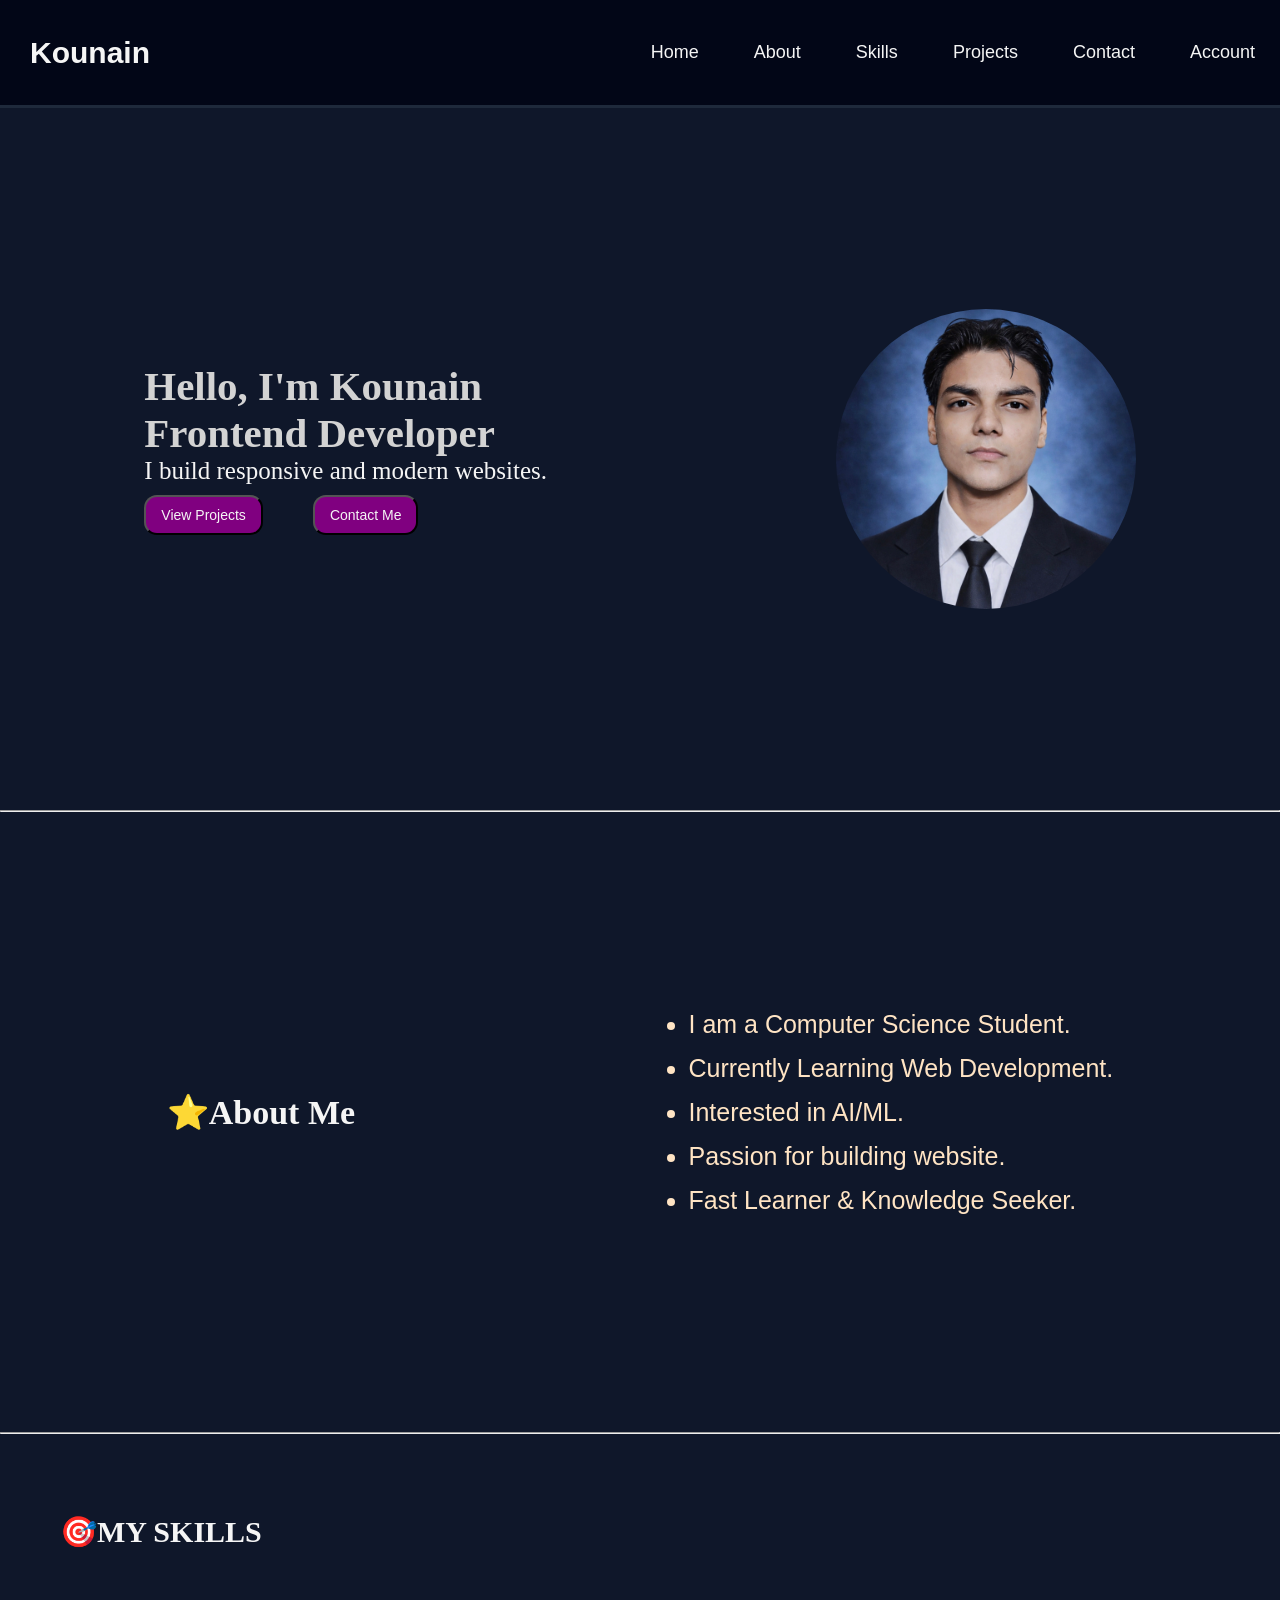
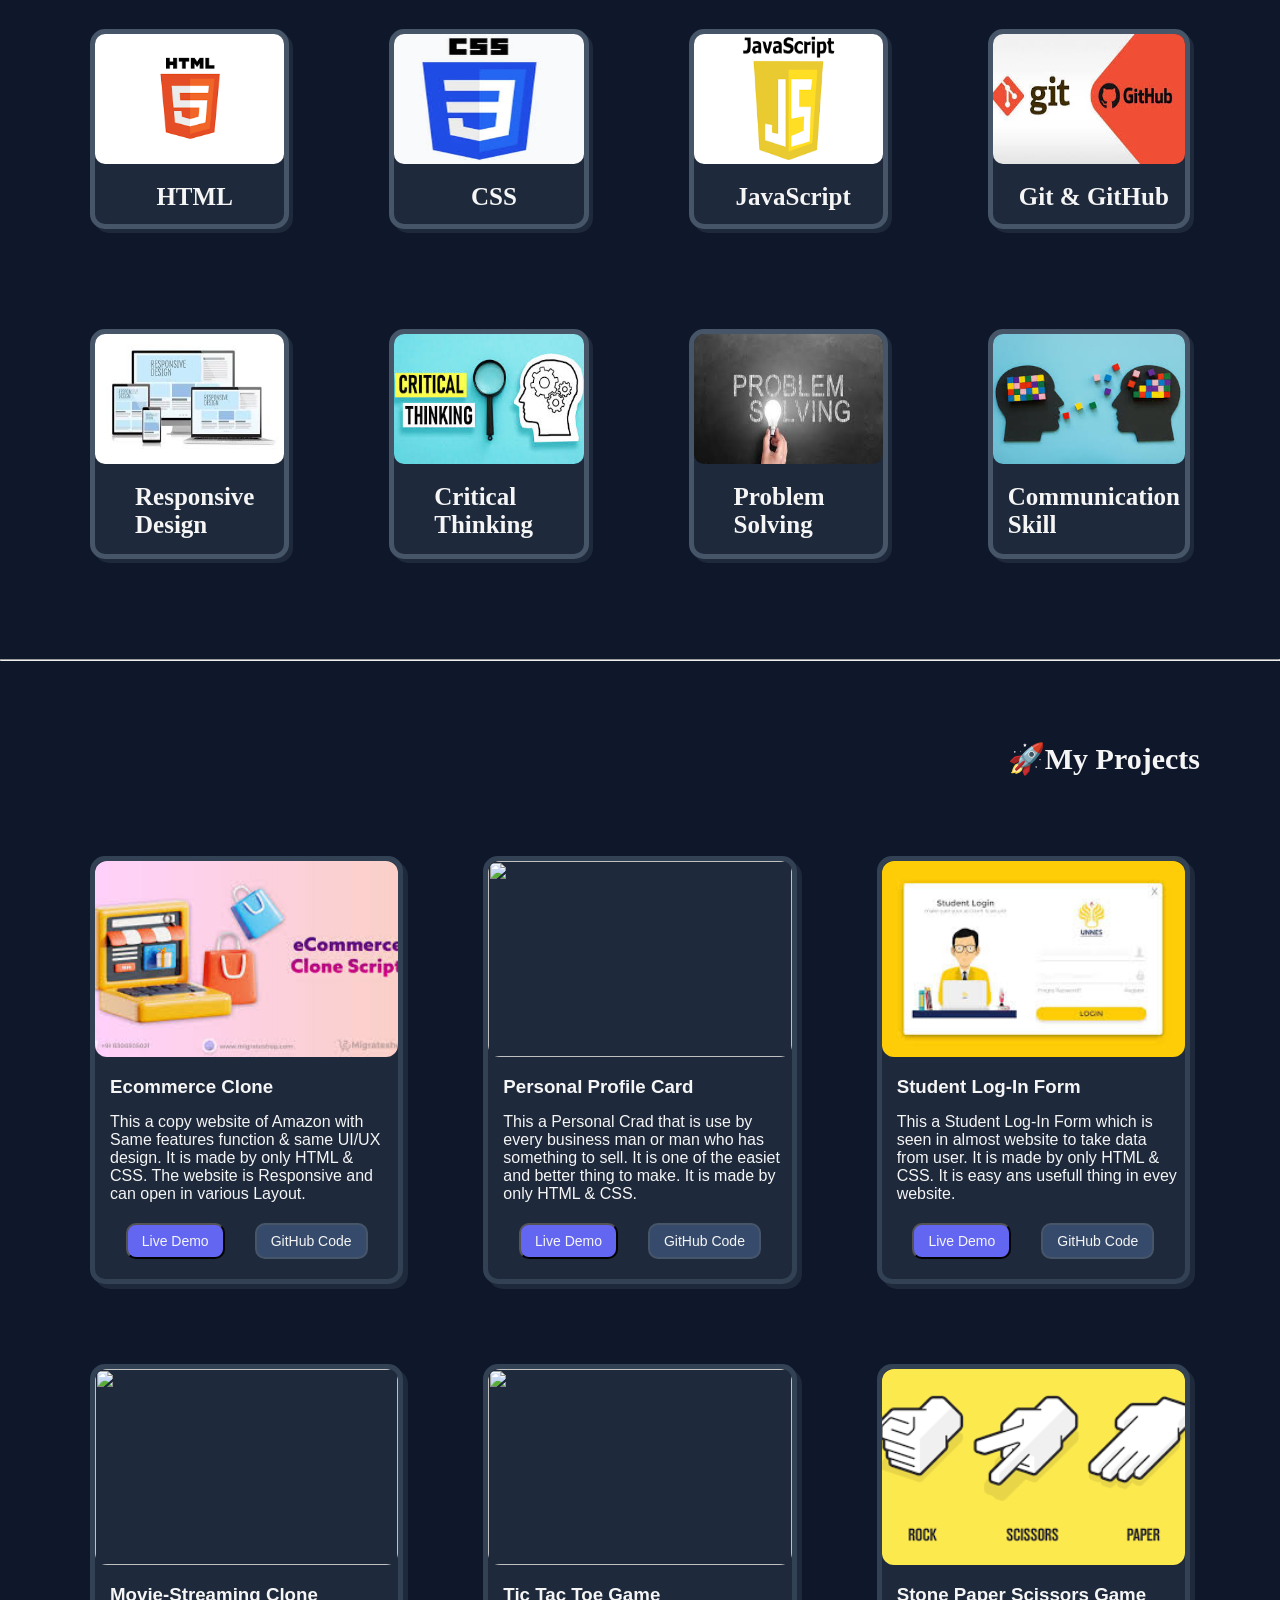
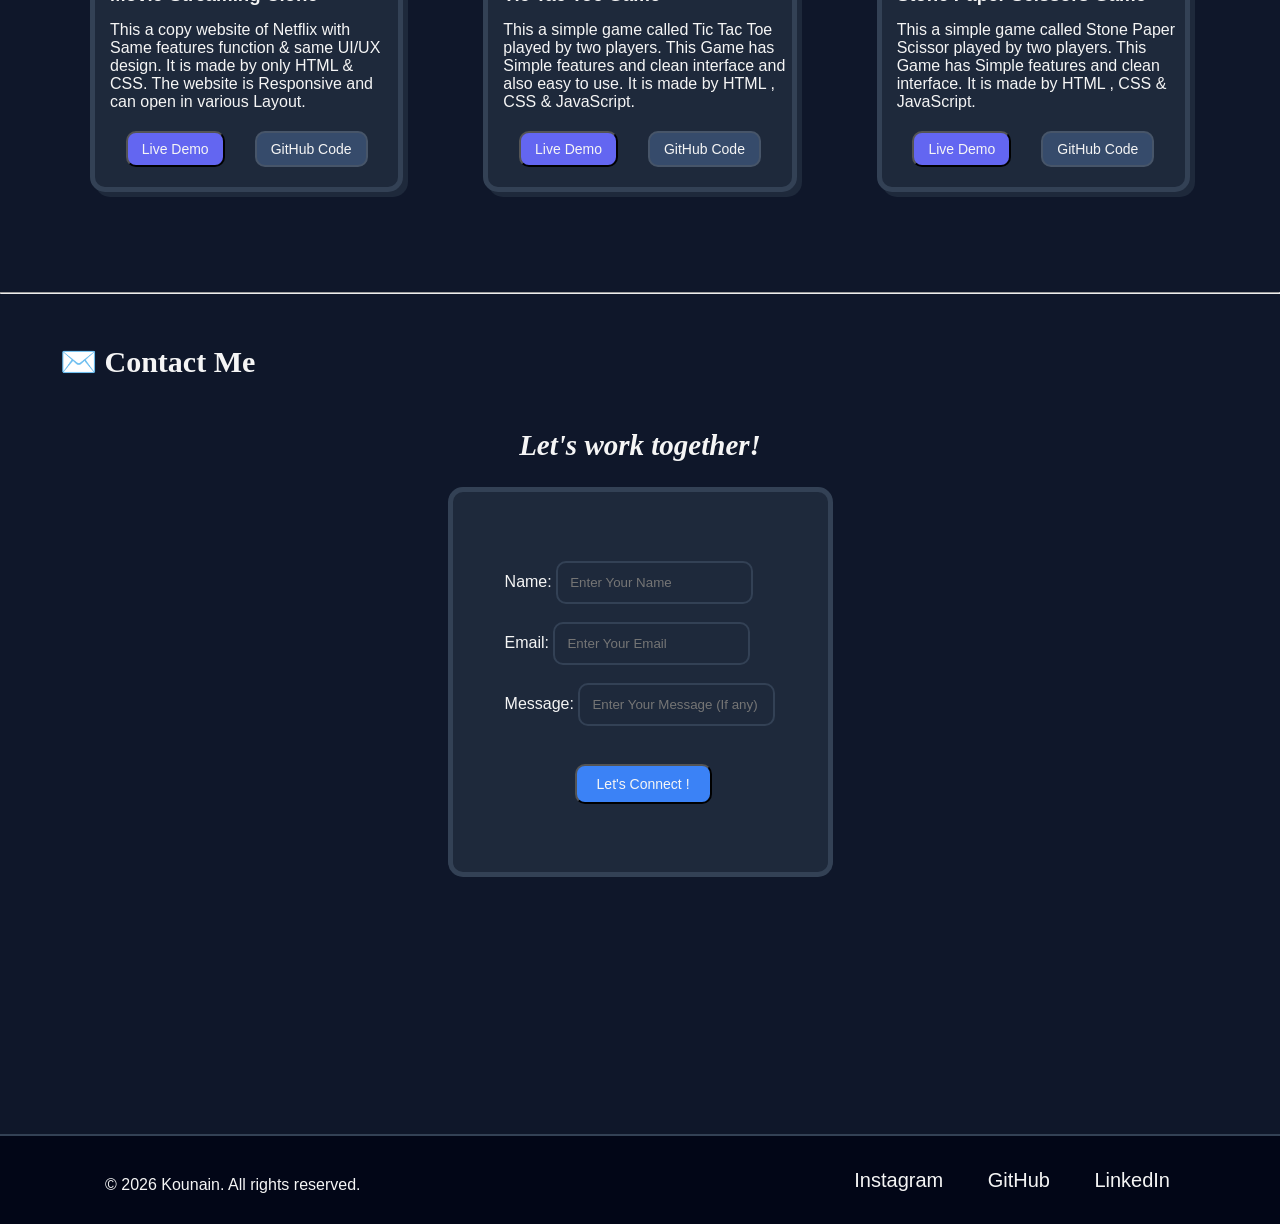
==== index.html @ eae276dc "Add files via upload" ====
<!doctype html>
<html lang="en">
  <head>
    <meta charset="UTF-8" />
    <meta name="viewport" content="width=device-width, initial-scale=1.0" />
    <title>Kounain's Portfolio</title>
    <link rel="stylesheet" href="style.css" />
  </head>
  <body>
    <header>
      <div class="navbar">
        <h2>Kounain</h2>
        <div class="links">
          <a href="#home">Home</a>
          <a href="#about">About</a>
          <a href="#skills">Skills</a>
          <a href="#projects">Projects</a>
          <a href="#contact">Contact</a>
          <a href="#account">Account</a>
        </div>
      </div>
    </header>

    <section id="home" class="hero">
      <div class="hero-text">
        <div class="main">
          <h3>Hello, I'm Kounain</h3>
          <h3>Frontend Developer</h3>
        </div>
        <p>I build responsive and modern websites.</p>
        <div class="buttons">
          <button>View Projects</button>
          <a href="https://wa.me/917439404776" target="_blank" class="btn-link"><button>Contact Me</button></a>
        </div>
      </div>
      <img src="PPPhoto.webp" alt="" />
    </section>

    <hr />

    <section id="about" class="about">
      <h2>⭐About Me</h2>
      <ul>
        <li>I am a Computer Science Student.</li>
        <li>Currently Learning Web Development.</li>
        <li>Interested in AI/ML.</li>
        <li>Passion for building website.</li>
        <li>Fast Learner & Knowledge Seeker.</li>
      </ul>
    </section>

    <hr />

    <section id="skills" class="skills">
      <h2>🎯MY SKILLS</h2>
      <div class="skill-container">
        <div class="skill">
          <img
            src="[data-uri]"
            alt=""
          />
          <p>HTML</p>
        </div>
        <div class="skill">
          <img
            src="[data-uri]"
            alt=""
          />
          <p>CSS</p>
        </div>
        <div class="skill">
          <img
            src="[data-uri]"
            alt=""
          />
          <p>JavaScript</p>
        </div>
        <div class="skill">
          <img
            src="[data-uri]"
            alt=""
          />
          <p>Git & GitHub</p>
        </div>
        <div class="skill1">
          <img
            src="[data-uri]"
            alt=""
          />
          <p>Responsive Design</p>
        </div>
        <div class="skill1">
          <img
            src="[data-uri]"
            alt=""
          />
          <p>Critical Thinking</p>
        </div>
        <div class="skill1">
          <img
            src="[data-uri]"
            alt=""
          />
          <p>Problem Solving</p>
        </div>
        <div class="skill2">
          <img
            src="[data-uri]"
            alt=""
          />
          <p>Communication Skill</p>
        </div>
      </div>
    </section>

    <hr />

    <section id="projects" class="projects">
      <h2>🚀My Projects</h2>
      <div class="container">
        <div class="project-card">
          <img
            src="[data-uri]"
            alt=""
          />
          <h3>Ecommerce Clone</h3>
          <p>
            This a copy website of Amazon with Same features function & same
            UI/UX design. It is made by only HTML & CSS. The website is
            Responsive and can open in various Layout.
          </p>
          <div class="button">
            <button>Live Demo</button>
            <button class="code">GitHub Code</button>
          </div>
        </div>
        <div class="project-card">
          <img
            src="https://encrypted-tbn0.gstatic.com/images?q=tbn:ANd9GcTZGehFnQpvQPVKZ81NOXptFGKNWA0jY0oWtw&s"
            alt=""
          />
          <h3>Personal Profile Card</h3>
          <p>
            This a Personal Crad that is use by every business man or man who
            has something to sell. It is one of the easiet and better thing to
            make. It is made by only HTML & CSS.
          </p>
          <div class="button">
            <button>Live Demo</button>
            <button class="code">GitHub Code</button>
          </div>
        </div>
        <div class="project-card">
          <img
            src="[data-uri]"
            alt=""
          />
          <h3>Student Log-In Form</h3>
          <p>
            This a Student Log-In Form which is seen in almost website to take
            data from user. It is made by only HTML & CSS. It is easy ans
            usefull thing in evey website.
          </p>
          <div class="button">
            <button>Live Demo</button>
            <button class="code">GitHub Code</button>
          </div>
        </div>
        <div class="project-card">
          <img
            src="https://encrypted-tbn0.gstatic.com/images?q=tbn:ANd9GcQXAvRQYAyotOFuy7_hKidGIdfNVxKmAfSidg&s"
            alt=""
          />
          <h3>Movie-Streaming Clone</h3>
          <p>
            This a copy website of Netflix with Same features function & same
            UI/UX design. It is made by only HTML & CSS. The website is
            Responsive and can open in various Layout.
          </p>
          <div class="button">
            <button>Live Demo</button>
            <button class="code">GitHub Code</button>
          </div>
        </div>
        <div class="project-card">
          <img
            src="https://encrypted-tbn0.gstatic.com/images?q=tbn:ANd9GcQ49yZg_tm-mIRhdQK_Fv-ciGRYP79GRg2RkA&s"
            alt=""
          />
          <h3>Tic Tac Toe Game</h3>
          <p>
            This a simple game called Tic Tac Toe played by two players. This
            Game has Simple features and clean interface and also easy to use. It is made by HTML ,
            CSS & JavaScript.
          </p>
          <div class="button">
            <button>Live Demo</button>
            <button class="code">GitHub Code</button>
          </div>
        </div>
        <div class="project-card">
          <img
            src="[data-uri]"
            alt=""
          />
          <h3>Stone Paper Scissors Game</h3>
          <p>
            This a simple game called Stone Paper Scissor played by two players.
            This Game has Simple features and clean interface. It is made by
            HTML , CSS & JavaScript.
          </p>
          <div class="button">
            <button>Live Demo</button>
            <button class="code">GitHub Code</button>
          </div>
        </div>
      </div>
    </section>

    <hr />

    <section id="contact" class="contact">
      <h2>✉️ Contact Me</h2>
      <p><i><b>Let's work together!</b></i></p>
      <div class="contact-card">
        <form action="#">
          <label for="name">Name:</label>
          <input
            type="text"
            id="name"
            name="Name"
            placeholder="Enter Your Name"
            required
          />
          <br /><br />

          <label for="email">Email:</label>
          <input
            type="email"
            id="email"
            name="Email"
            placeholder="Enter Your Email"
            required
          />
          <br /><br />

          <label for="message">Message:</label>
          <input
            id="message"
            name="Message"
            placeholder="Enter Your Message (If any)"
          ></input>
          <br /><br />

          <button  onclick="alert('Thank You for connecting. Responding Soon ! ')" type="submit" required >Let's Connect ! </button>
        </form>
      </div>
    </section>

    <footer>
      <p>&copy; 2026 Kounain. All rights reserved.</p>
      <div id="account" class="social">
          <a  href="https://www.instagram.com/kounainansari__?igsh=MzlkcDVsbmhmMXd5" target="_blank">Instagram</a>
          <a href="https://github.com/kounainansari" target="_blank">GitHub</a>
          <a href="https://www.linkedin.com/in/md-kounain-ansari-738406384?utm_source=share_via&utm_content=profile&utm_medium=member_andriod" target="_blank">LinkedIn</a>
        </div>
    </footer>
  </body>
</html>
---- style.css ----
* {
  padding: 0;
  margin: 0;
  box-sizing: border-box;
}

html {
  scroll-behavior: smooth;
}
section {
  scroll-margin-top: 80px;
}
body {
  background-color: #0f172a;
  font-family: Arial, Helvetica, sans-serif;
  color: whitesmoke;
}

.navbar {
  position: fixed;
  top: 0;
  left: 0;
  z-index: 1000;
  display: flex;
  align-items: center;
  justify-content: space-between;
  width: 100%;
  height: 12vh;
  background-color: #020617;
  border-bottom: 3px solid #1e293b;
}

h2 {
  color: whitesmoke;
  font-size: 30px;
  margin-left: 30px;
}

.links {
  font-size: 18px;
  display: flex;
  gap: 30px;
}

a {
  color: whitesmoke;
  text-decoration: none;
  margin-right: 25px;
}

a:hover {
  color: #6366f1;
  text-decoration: underline;
  transform: scale(1.1);
  transition: all 0.3s ease;
}

.hero {
  min-height: 90vh;
  display: flex;
  flex-wrap: wrap;
  justify-content: space-between;
  align-items: center;
  padding-top: 12vh;
}
.hero p {
  font-size: 25px;
  margin: 0;
}
.hero-text {
  font-family: "Blue Vinyl", cursive;
  color: whitesmoke;
  max-width: 1100px;
  margin: auto;
}

.main {
  font-size: 35px;
  color: lightgray;
}


.buttons {
  display: flex;
  gap: 50px;
  margin-top: 10px;
  margin-bottom: 20px;
  
}

button:hover {
  transform: scale(1.1);
  transition: all 0.3s ease;
  background-color: rgb(127, 69, 220);
}

button {
  padding: 10px 15px;
  border-radius: 13px;
  background-color: purple;
  color: whitesmoke;
  font-size: 14px;
  cursor: pointer;
}

.hero img {
  width: auto;
  height: 300px;
  border-radius: 50%;
  object-fit: cover;
  margin: auto;
}

.about {
  min-height: 60vh;
  display: flex;
  flex-direction: row;
  justify-content: space-between;
  margin: 30px 0 50px 0;
}

.about h2 {
  font-size: 34px;
  font-family: "Blue Vinyl", cursive;
  color: whitesmoke;
  display: flex;
  flex-direction: row;
  justify-content: center;
  align-items: center;
  max-width: 1100px;
  margin: auto;
}

.about ul {
  display: flex;
  flex-direction: column;
  justify-content: center;
  align-items: flex-start;
  color: bisque;
  max-width: 1100px;
  margin: auto;
  font-size: 25px;
  cursor: pointer;
  gap: 15px;
}

.skills {
  min-height: 60vh;
  display: flex;
  flex-direction: column;
  gap: 80px;
  margin: 30px 0 100px 0;
}

.skills h2 {
  margin: 50px 0 0 60px;
  font-family: "Blue Vinyl", cursive;
}

.skill-container {
  display: grid;
  grid-template-columns: repeat(4, 1fr);
  gap: 100px;
  max-width: 1100px;
  margin: auto;
}

.skills p {
  font-family: "Blue Vinyl", cursive;
  font-size: 25px;
  display: flex;
  flex-direction: column;
  justify-content: center;
  align-items: center;
  margin-top: 15px;
  font-weight: bolder;
}

.skill img {
  height: 130px;
  width: 100%;
  border-radius: 10px;
  object-fit: fill;
}

.skill1 img {
  height: 130px;
  width: 100%;
  border-radius: 10px;
  object-fit: fill;
}

.skill2 img {
  height: 130px;
  width: 100%;
  border-radius: 10px;
  object-fit: cover;
}

.skill {
  height: 200px;
  width: 100%;
  border: 5px solid #475569;
  border-radius: 15px;
  background-color: #1e293b;
  box-shadow: 4px 4px 0 0 #1e293b;
}

.skill1,
.skill2 {
  height: 230px;
  width: 100%;
  border: 5px solid #475569;
  border-radius: 15px;
  background-color: #1e293b;
  box-shadow: 4px 4px 0 0 #1e293b;
}

.skill1 p {
  margin-left: 40px;
}

.skill:hover,
.skill1:hover,
.skill2:hover {
  transform: translateY(-20px) scale(1.04);
  transition: transform 0.3s ease;
  box-shadow: 8px 8px 0 0 #1e293b;
  cursor: pointer;
}

.projects {
  min-height: 60vh;
  display: flex;
  flex-direction: column;
  gap: 80px;
  margin: 30px 0 100px 0;
}

.projects h2 {
  font-family: "Blue Vinyl", cursive;
   text-align: right;
  margin: 50px 80px 0 0;
}

.project-card img {
  width: 100%;
  height: 196px;
  object-fit: cover;
  border-radius: 12px;
}

.projects .container {
  display: grid;
  grid-template-columns: repeat(3, 1fr);
  gap: 80px;
  max-width: 1100px;
  margin: auto;
}
.project-card {
  height: auto;
  width: 100%;
  border: 5px solid #334155;
  border-radius: 15px;
  background-color: #1e293b;
  box-shadow: 5px 5px 0 #1e293b;
    transition: all 0.2s ease;
}

.project-card h3,
p {
  margin: 15px 5px 5px 15px;
}

.projects .button {
  display: flex;
  justify-content: center;
  align-items: center;
  gap: 30px;
  margin: 20px;
}

.project-card button {
  padding: 8px 14px;
  border-radius: 10px;
  cursor: pointer;
  background-color: #6366f1;
  color: whitesmoke;
}

.project-card:hover {
  transform: translateY(-10px) scale(1.02);
  box-shadow: 8px 8px 0 #1e293b;

}

.project-card button:hover {
  background-color: #4f46e5;
  border-color: #1e293b ;
}

.projects .button .code {
  background-color: #364b6b;
  color: whitesmoke;
  border: 2px solid #475569;
}

.projects .button .code:hover {
  background-color: #1e293b;
  border-color: #6366f1;
}

.contact {
  min-height: 85vh;
}

.contact h2 {
  font-family: "Blue Vinyl", cursive;
  margin: 50px 0 20px 60px;
}

.contact p {
  font-family: "Bananas Italic", cursive;
  font-size: 29px;
  display: flex;
  flex-direction: column;
  justify-content: center;
  align-items: center;
  margin: 50px 0 25px 0;
}

.contact-card {
  height: 390px;
  width: 385px;
  border: 5px solid #334155;
  border-radius: 15px;
  background-color: #1e293b;
  color: whitesmoke;
  display: flex;
  justify-content: center;
  align-items: center;
  max-width: 500px;
  margin: auto;
  transition: all 0.3s ease;
  animation: fadeIn 1s ease;
}

.contact-card input {
    border: 2px solid #334155;
    border-radius: 10px;
    padding: 12px;
    background-color: #1e293b;
    color: whitesmoke;
}

.contact-card button {
  margin: 20px 0 0 70px;
  padding: 10px 20px;
  border-radius: 10px;
  background-color: #3b82f6;
  color: whitesmoke;
  cursor: pointer;
  transition: all 0.3s ease;
}

.contact-card:hover {
  transform: translateY(-8px) scale(1.02);
  box-shadow: 5px 5px  #1e293b;
}

.contact-card input:hover {
  outline: none;
  border-color: #3b82f6 ;
}

.contact-card button:hover {
  background-color: #364b6b;
  border-color: #1e293b;
  transform: scale(1.1);
  color: whitesmoke;
}

footer {
  height: 10vh;
  background-color: #020617;
  color: whitesmoke;
  display: flex;
  justify-content: space-between;
  align-items: center;
  padding: 20px 90px;
  border-top: 2px solid #334155;
  margin-top: 25px;
}

.social a {
  margin: 0 20px;
  font-size: 20px;
}



@media (max-width: 1024px) {
  .skill-container {
  display: grid;
  grid-template-columns: repeat(3, 1fr);
  gap: 40px;
}
.hero p {
  font-size: 22px;
  margin: 0px;
 }
}

@media (max-width: 768px) {

   .navbar{
    display: flex;
    flex-direction: column;
    justify-content: center;
    align-items: center;
    text-align: center;
    gap: 10px;
  }

   .skill-container {
  display: grid;
  grid-template-columns: repeat(2, 1fr);
  gap: 60px;
}

 .projects .container {
  display: grid;
  grid-template-columns: repeat(2, 1fr);
  gap: 80px;
 }

 .hero {
  gap: 25px;
 }
 .hero h3 {
  font-size: 25px;
 }

 .hero p {
  font-size: 18px;
  margin: 0px;
 }

 .hero .buttons {
  gap: 20px;
 }

 .hero img {
  width: auto;
  height: 250px;
  border-radius: 50%;
  object-fit: cover;
 }

 .about {
  gap: 25px;
 }
 .about ul {
  font-size: 20px;
 }
 footer{
    display: flex;
    flex-direction: column;
    justify-content: center;
    align-items: center;
    text-align: center;
    gap: 10px;
  }
}


@media (max-width: 426px) {
  .links {
    font-size: 14px;
    gap: 5px;
    margin-left : 22px;
  }
  .hero {
    flex-direction: column;
    justify-content: center;
    gap: 10px;
    min-height: auto;
    padding: 100px 0 40px;
  }
  
  .hero h3 {
    font-size: 20px;
    
  }
  .hero p {
    font-size: 16px;
    margin: 0;
    margin-top: 5px;
  }
  .hero .buttons {
    gap: 15px;
    justify-content: center;
  }
  .hero-text {
   text-align: center;
  }
  .hero img {
    width: auto;
    height: 150px;
    border-radius: 50%;
    object-fit: cover;
  }
  .buttons  {
  border-radius: 13px;
  font-size: 12px;
  cursor: pointer;
  margin-left: 23px;
}
button {
  padding: 8px 10px;
}
  .about {
    flex-direction: column;
  }
  .about h2 {
    display: flex;
    justify-content: center;
    align-items: center;
    margin: 0;
  }
  .about ul {
    margin-right: 25px;
  }
  .skills h2 {
    display: flex;
    justify-content: center;
    align-items: center;
    margin: 0;
  }
  .skill-container {
    display: grid;
    grid-template-columns: 1fr;
    gap: 40px;
  }
  .projects h2 {
    display: flex;
    justify-content: center;
    align-items: center;
    margin: 0;
  }
  .projects .container {
    display: grid;
    grid-template-columns: 1fr;
    gap: 80px;
  }
  .project-card {
    height: auto;
    width: auto;
    max-width: 300px;
  }
  .project-card img {
    width: 100%;
    height: auto;
  }
 .contact h2 {
  display: flex;
  justify-content: center;  
  align-items: center;
  margin: 0;
  margin-top: 20px;
 }
 .contact p {
  font-size: 20px;
 }
  .contact-card {
    width: 80%;
    max-width: 400px;
  }

  footer {
    gap: 18px;
    margin-bottom: 20px;
    height: 15vh;
  }
  footer p {
    margin-top: 30px;
  }
  .social a {
    font-size: 18px;
    margin: 5px;
    
  }
}

@media (max-width: 376px) {
  .links {
    font-size: 12px;
    gap: 3px;
    margin-left : 22px;
  }
  .hero h3 {
    font-size: 18px;
  }
  .hero p {
    font-size: 14px;
  }
  button {
    padding: 5px 8px;
  }
  .about ul {
    font-size: 18px;
  }
  footer {
   display: flex;
    flex-direction: row;
    justify-content: space-between;
  }
  footer p {
    font-size: 14px;
    margin-right: 50px;
  }
  .social a {
    font-size: 16px;
    margin: 10px;
  }
}

@media (max-width: 321px) {
  .links {
    font-size: 10px;
    gap: 0px;
    margin-left : 22px;
  }
  .hero h3 {
    font-size: 16px;
  }
  .hero p {
    font-size: 12px;
  }
  .about ul {
    font-size: 16px;
  }
  footer {
    padding: 20px;
  }
  footer p {
    font-size: 14px;
  }
  .social a {
    font-size: 14px;
  }
}
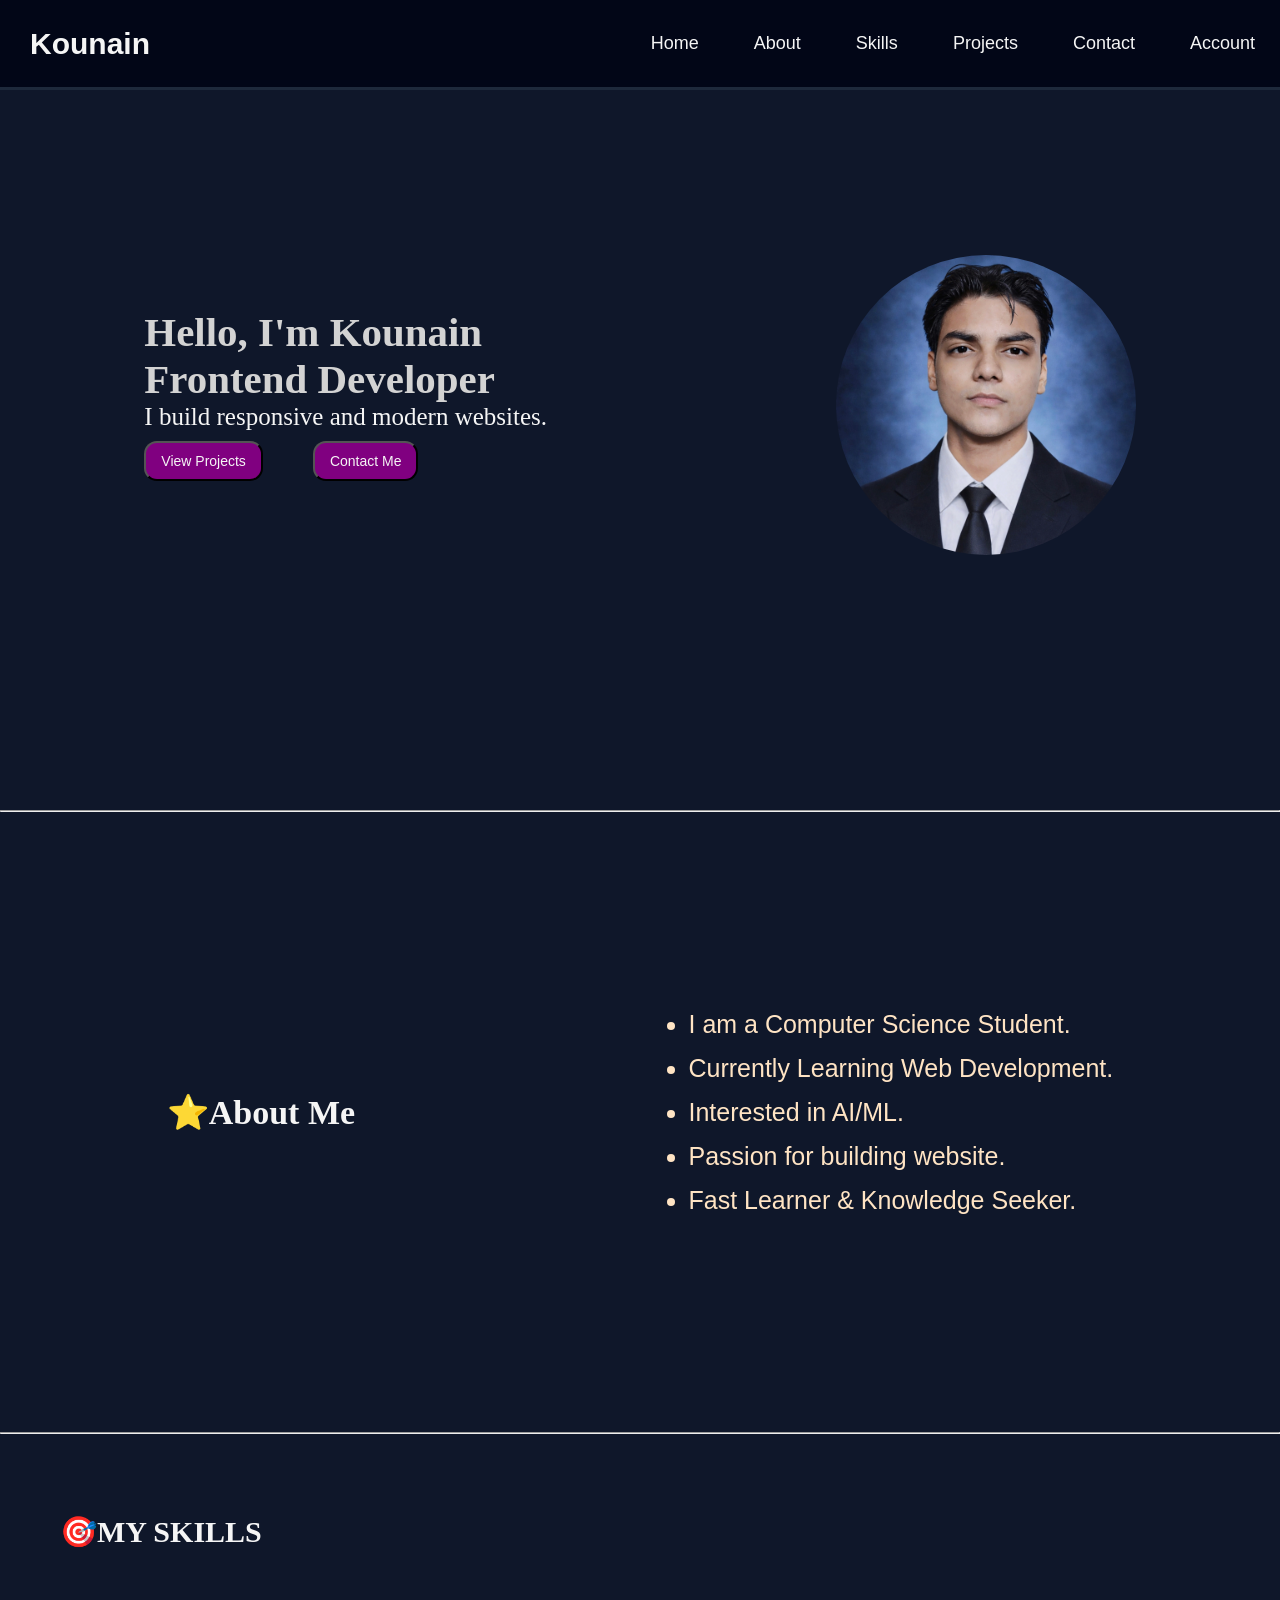
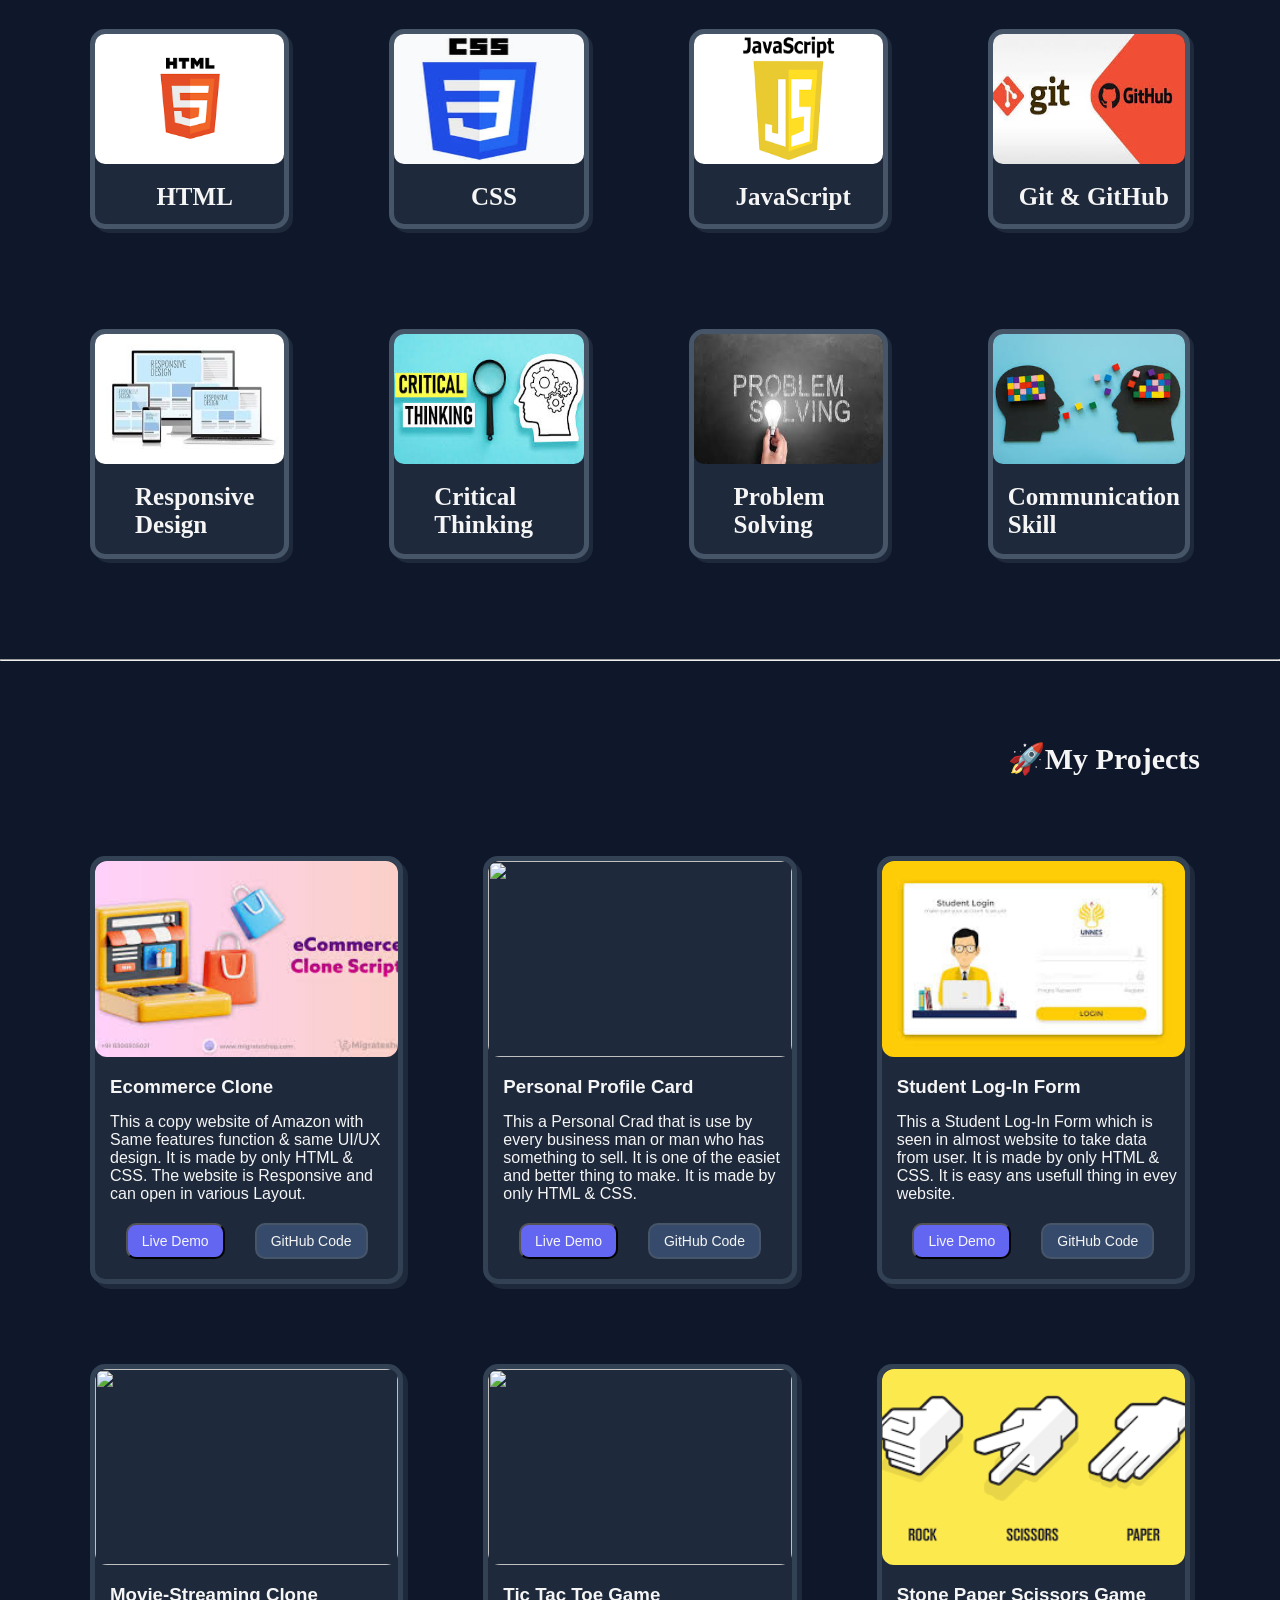
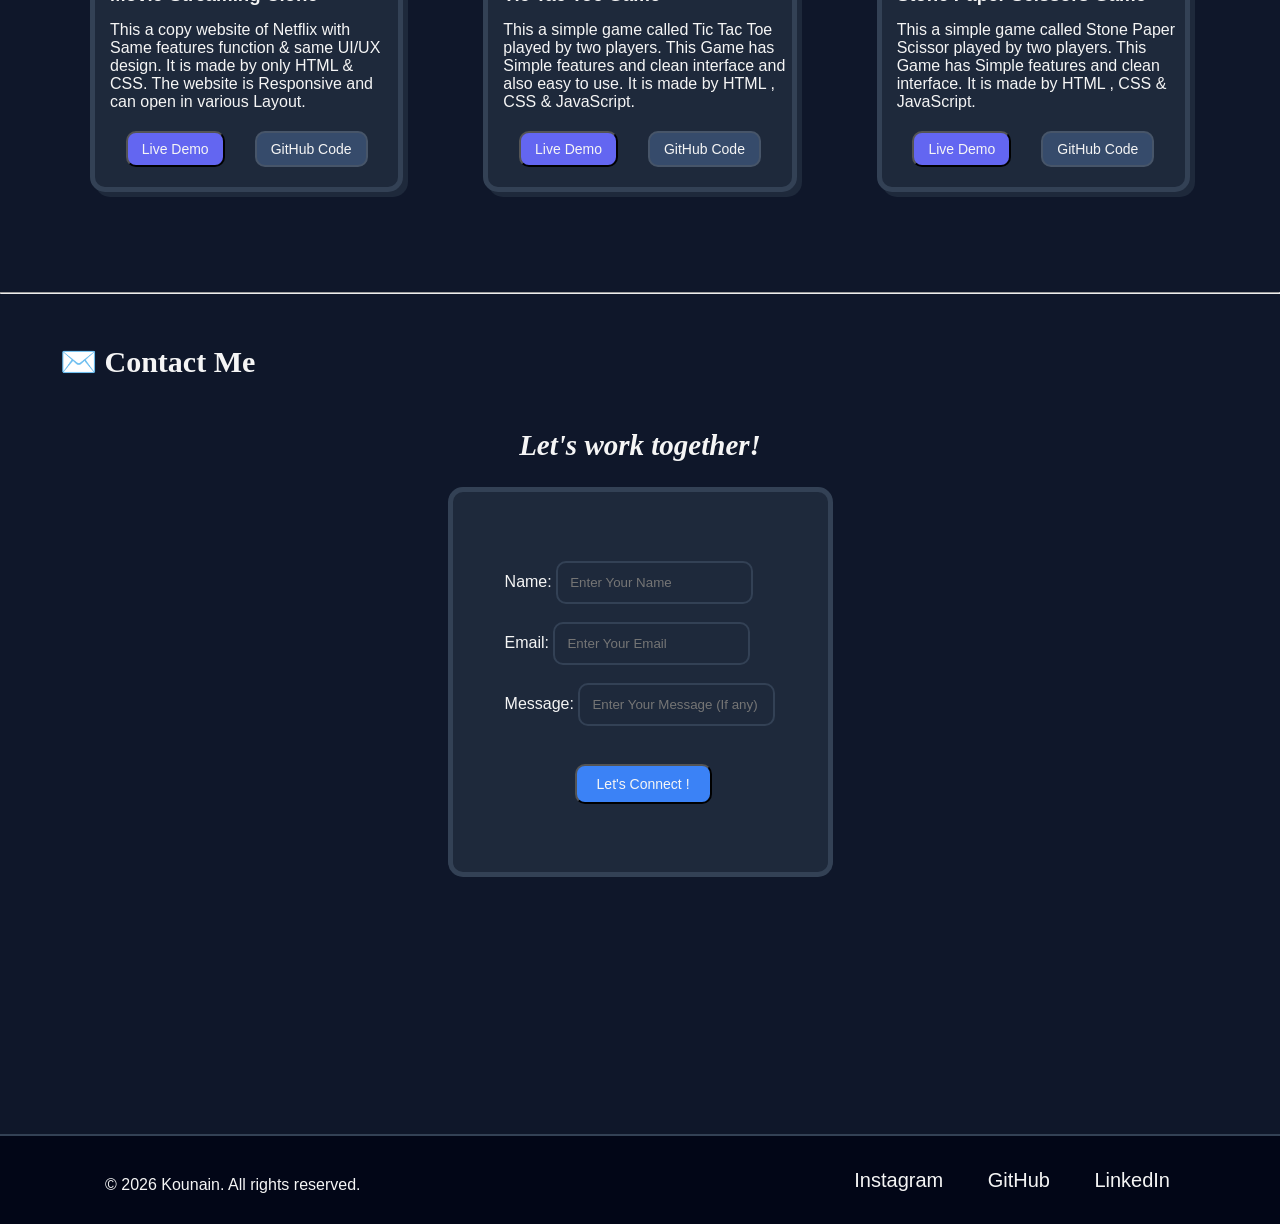
==== commit 64456744: "Update portfolio" ====
--- a/index.html
+++ b/index.html
@@ -1,269 +1,269 @@
-<!doctype html>
-<html lang="en">
-  <head>
-    <meta charset="UTF-8" />
-    <meta name="viewport" content="width=device-width, initial-scale=1.0" />
-    <title>Kounain's Portfolio</title>
-    <link rel="stylesheet" href="style.css" />
-  </head>
-  <body>
-    <header>
-      <div class="navbar">
-        <h2>Kounain</h2>
-        <div class="links">
-          <a href="#home">Home</a>
-          <a href="#about">About</a>
-          <a href="#skills">Skills</a>
-          <a href="#projects">Projects</a>
-          <a href="#contact">Contact</a>
-          <a href="#account">Account</a>
-        </div>
-      </div>
-    </header>
-
-    <section id="home" class="hero">
-      <div class="hero-text">
-        <div class="main">
-          <h3>Hello, I'm Kounain</h3>
-          <h3>Frontend Developer</h3>
-        </div>
-        <p>I build responsive and modern websites.</p>
-        <div class="buttons">
-          <button>View Projects</button>
-          <a href="https://wa.me/917439404776" target="_blank" class="btn-link"><button>Contact Me</button></a>
-        </div>
-      </div>
-      <img src="PPPhoto.webp" alt="" />
-    </section>
-
-    <hr />
-
-    <section id="about" class="about">
-      <h2>⭐About Me</h2>
-      <ul>
-        <li>I am a Computer Science Student.</li>
-        <li>Currently Learning Web Development.</li>
-        <li>Interested in AI/ML.</li>
-        <li>Passion for building website.</li>
-        <li>Fast Learner & Knowledge Seeker.</li>
-      </ul>
-    </section>
-
-    <hr />
-
-    <section id="skills" class="skills">
-      <h2>🎯MY SKILLS</h2>
-      <div class="skill-container">
-        <div class="skill">
-          <img
-            src="[data-uri]"
-            alt=""
-          />
-          <p>HTML</p>
-        </div>
-        <div class="skill">
-          <img
-            src="[data-uri]"
-            alt=""
-          />
-          <p>CSS</p>
-        </div>
-        <div class="skill">
-          <img
-            src="[data-uri]"
-            alt=""
-          />
-          <p>JavaScript</p>
-        </div>
-        <div class="skill">
-          <img
-            src="[data-uri]"
-            alt=""
-          />
-          <p>Git & GitHub</p>
-        </div>
-        <div class="skill1">
-          <img
-            src="[data-uri]"
-            alt=""
-          />
-          <p>Responsive Design</p>
-        </div>
-        <div class="skill1">
-          <img
-            src="[data-uri]"
-            alt=""
-          />
-          <p>Critical Thinking</p>
-        </div>
-        <div class="skill1">
-          <img
-            src="[data-uri]"
-            alt=""
-          />
-          <p>Problem Solving</p>
-        </div>
-        <div class="skill2">
-          <img
-            src="[data-uri]"
-            alt=""
-          />
-          <p>Communication Skill</p>
-        </div>
-      </div>
-    </section>
-
-    <hr />
-
-    <section id="projects" class="projects">
-      <h2>🚀My Projects</h2>
-      <div class="container">
-        <div class="project-card">
-          <img
-            src="[data-uri]"
-            alt=""
-          />
-          <h3>Ecommerce Clone</h3>
-          <p>
-            This a copy website of Amazon with Same features function & same
-            UI/UX design. It is made by only HTML & CSS. The website is
-            Responsive and can open in various Layout.
-          </p>
-          <div class="button">
-            <button>Live Demo</button>
-            <button class="code">GitHub Code</button>
-          </div>
-        </div>
-        <div class="project-card">
-          <img
-            src="https://encrypted-tbn0.gstatic.com/images?q=tbn:ANd9GcTZGehFnQpvQPVKZ81NOXptFGKNWA0jY0oWtw&s"
-            alt=""
-          />
-          <h3>Personal Profile Card</h3>
-          <p>
-            This a Personal Crad that is use by every business man or man who
-            has something to sell. It is one of the easiet and better thing to
-            make. It is made by only HTML & CSS.
-          </p>
-          <div class="button">
-            <button>Live Demo</button>
-            <button class="code">GitHub Code</button>
-          </div>
-        </div>
-        <div class="project-card">
-          <img
-            src="[data-uri]"
-            alt=""
-          />
-          <h3>Student Log-In Form</h3>
-          <p>
-            This a Student Log-In Form which is seen in almost website to take
-            data from user. It is made by only HTML & CSS. It is easy ans
-            usefull thing in evey website.
-          </p>
-          <div class="button">
-            <button>Live Demo</button>
-            <button class="code">GitHub Code</button>
-          </div>
-        </div>
-        <div class="project-card">
-          <img
-            src="https://encrypted-tbn0.gstatic.com/images?q=tbn:ANd9GcQXAvRQYAyotOFuy7_hKidGIdfNVxKmAfSidg&s"
-            alt=""
-          />
-          <h3>Movie-Streaming Clone</h3>
-          <p>
-            This a copy website of Netflix with Same features function & same
-            UI/UX design. It is made by only HTML & CSS. The website is
-            Responsive and can open in various Layout.
-          </p>
-          <div class="button">
-            <button>Live Demo</button>
-            <button class="code">GitHub Code</button>
-          </div>
-        </div>
-        <div class="project-card">
-          <img
-            src="https://encrypted-tbn0.gstatic.com/images?q=tbn:ANd9GcQ49yZg_tm-mIRhdQK_Fv-ciGRYP79GRg2RkA&s"
-            alt=""
-          />
-          <h3>Tic Tac Toe Game</h3>
-          <p>
-            This a simple game called Tic Tac Toe played by two players. This
-            Game has Simple features and clean interface and also easy to use. It is made by HTML ,
-            CSS & JavaScript.
-          </p>
-          <div class="button">
-            <button>Live Demo</button>
-            <button class="code">GitHub Code</button>
-          </div>
-        </div>
-        <div class="project-card">
-          <img
-            src="[data-uri]"
-            alt=""
-          />
-          <h3>Stone Paper Scissors Game</h3>
-          <p>
-            This a simple game called Stone Paper Scissor played by two players.
-            This Game has Simple features and clean interface. It is made by
-            HTML , CSS & JavaScript.
-          </p>
-          <div class="button">
-            <button>Live Demo</button>
-            <button class="code">GitHub Code</button>
-          </div>
-        </div>
-      </div>
-    </section>
-
-    <hr />
-
-    <section id="contact" class="contact">
-      <h2>✉️ Contact Me</h2>
-      <p><i><b>Let's work together!</b></i></p>
-      <div class="contact-card">
-        <form action="#">
-          <label for="name">Name:</label>
-          <input
-            type="text"
-            id="name"
-            name="Name"
-            placeholder="Enter Your Name"
-            required
-          />
-          <br /><br />
-
-          <label for="email">Email:</label>
-          <input
-            type="email"
-            id="email"
-            name="Email"
-            placeholder="Enter Your Email"
-            required
-          />
-          <br /><br />
-
-          <label for="message">Message:</label>
-          <input
-            id="message"
-            name="Message"
-            placeholder="Enter Your Message (If any)"
-          ></input>
-          <br /><br />
-
-          <button  onclick="alert('Thank You for connecting. Responding Soon ! ')" type="submit" required >Let's Connect ! </button>
-        </form>
-      </div>
-    </section>
-
-    <footer>
-      <p>&copy; 2026 Kounain. All rights reserved.</p>
-      <div id="account" class="social">
-          <a  href="https://www.instagram.com/kounainansari__?igsh=MzlkcDVsbmhmMXd5" target="_blank">Instagram</a>
-          <a href="https://github.com/kounainansari" target="_blank">GitHub</a>
-          <a href="https://www.linkedin.com/in/md-kounain-ansari-738406384?utm_source=share_via&utm_content=profile&utm_medium=member_andriod" target="_blank">LinkedIn</a>
-        </div>
-    </footer>
-  </body>
-</html>
+<!doctype html>
+<html lang="en">
+  <head>
+    <meta charset="UTF-8" />
+    <meta name="viewport" content="width=device-width, initial-scale=1.0" />
+    <title>Kounain's Portfolio</title>
+    <link rel="stylesheet" href="style.css" />
+  </head>
+  <body>
+    <header>
+      <div class="navbar">
+        <h2>Kounain</h2>
+        <div class="links">
+          <a href="#home">Home</a>
+          <a href="#about">About</a>
+          <a href="#skills">Skills</a>
+          <a href="#projects">Projects</a>
+          <a href="#contact">Contact</a>
+          <a href="#account">Account</a>
+        </div>
+      </div>
+    </header>
+
+    <section id="home" class="hero">
+      <div class="hero-text">
+        <div class="main">
+          <h3>Hello, I'm Kounain</h3>
+          <h3>Frontend Developer</h3>
+        </div>
+        <p>I build responsive and modern websites.</p>
+        <div class="buttons">
+          <button>View Projects</button>
+          <a href="https://wa.me/917439404776" target="_blank" class="btn-link"><button>Contact Me</button></a>
+        </div>
+      </div>
+      <img src="PPPhoto.webp" alt="" />
+    </section>
+
+    <hr />
+
+    <section id="about" class="about">
+      <h2>⭐About Me</h2>
+      <ul>
+        <li>I am a Computer Science Student.</li>
+        <li>Currently Learning Web Development.</li>
+        <li>Interested in AI/ML.</li>
+        <li>Passion for building website.</li>
+        <li>Fast Learner & Knowledge Seeker.</li>
+      </ul>
+    </section>
+
+    <hr />
+
+    <section id="skills" class="skills">
+      <h2>🎯MY SKILLS</h2>
+      <div class="skill-container">
+        <div class="skill">
+          <img
+            src="[data-uri]"
+            alt=""
+          />
+          <p>HTML</p>
+        </div>
+        <div class="skill">
+          <img
+            src="[data-uri]"
+            alt=""
+          />
+          <p>CSS</p>
+        </div>
+        <div class="skill">
+          <img
+            src="[data-uri]"
+            alt=""
+          />
+          <p>JavaScript</p>
+        </div>
+        <div class="skill">
+          <img
+            src="[data-uri]"
+            alt=""
+          />
+          <p>Git & GitHub</p>
+        </div>
+        <div class="skill1">
+          <img
+            src="[data-uri]"
+            alt=""
+          />
+          <p>Responsive Design</p>
+        </div>
+        <div class="skill1">
+          <img
+            src="[data-uri]"
+            alt=""
+          />
+          <p>Critical Thinking</p>
+        </div>
+        <div class="skill1">
+          <img
+            src="[data-uri]"
+            alt=""
+          />
+          <p>Problem Solving</p>
+        </div>
+        <div class="skill2">
+          <img
+            src="[data-uri]"
+            alt=""
+          />
+          <p>Communication Skill</p>
+        </div>
+      </div>
+    </section>
+
+    <hr />
+
+    <section id="projects" class="projects">
+      <h2>🚀My Projects</h2>
+      <div class="container">
+        <div class="project-card">
+          <img
+            src="[data-uri]"
+            alt=""
+          />
+          <h3>Ecommerce Clone</h3>
+          <p>
+            This a copy website of Amazon with Same features function & same
+            UI/UX design. It is made by only HTML & CSS. The website is
+            Responsive and can open in various Layout.
+          </p>
+          <div class="button">
+            <button>Live Demo</button>
+            <button class="code">GitHub Code</button>
+          </div>
+        </div>
+        <div class="project-card">
+          <img
+            src="https://encrypted-tbn0.gstatic.com/images?q=tbn:ANd9GcTZGehFnQpvQPVKZ81NOXptFGKNWA0jY0oWtw&s"
+            alt=""
+          />
+          <h3>Personal Profile Card</h3>
+          <p>
+            This a Personal Crad that is use by every business man or man who
+            has something to sell. It is one of the easiet and better thing to
+            make. It is made by only HTML & CSS.
+          </p>
+          <div class="button">
+            <button>Live Demo</button>
+            <button class="code">GitHub Code</button>
+          </div>
+        </div>
+        <div class="project-card">
+          <img
+            src="[data-uri]"
+            alt=""
+          />
+          <h3>Student Log-In Form</h3>
+          <p>
+            This a Student Log-In Form which is seen in almost website to take
+            data from user. It is made by only HTML & CSS. It is easy ans
+            usefull thing in evey website.
+          </p>
+          <div class="button">
+            <button>Live Demo</button>
+            <button class="code">GitHub Code</button>
+          </div>
+        </div>
+        <div class="project-card">
+          <img
+            src="https://encrypted-tbn0.gstatic.com/images?q=tbn:ANd9GcQXAvRQYAyotOFuy7_hKidGIdfNVxKmAfSidg&s"
+            alt=""
+          />
+          <h3>Movie-Streaming Clone</h3>
+          <p>
+            This a copy website of Netflix with Same features function & same
+            UI/UX design. It is made by only HTML & CSS. The website is
+            Responsive and can open in various Layout.
+          </p>
+          <div class="button">
+            <button>Live Demo</button>
+            <button class="code">GitHub Code</button>
+          </div>
+        </div>
+        <div class="project-card">
+          <img
+            src="https://encrypted-tbn0.gstatic.com/images?q=tbn:ANd9GcQ49yZg_tm-mIRhdQK_Fv-ciGRYP79GRg2RkA&s"
+            alt=""
+          />
+          <h3>Tic Tac Toe Game</h3>
+          <p>
+            This a simple game called Tic Tac Toe played by two players. This
+            Game has Simple features and clean interface and also easy to use. It is made by HTML ,
+            CSS & JavaScript.
+          </p>
+          <div class="button">
+            <button>Live Demo</button>
+            <button class="code">GitHub Code</button>
+          </div>
+        </div>
+        <div class="project-card">
+          <img
+            src="[data-uri]"
+            alt=""
+          />
+          <h3>Stone Paper Scissors Game</h3>
+          <p>
+            This a simple game called Stone Paper Scissor played by two players.
+            This Game has Simple features and clean interface. It is made by
+            HTML , CSS & JavaScript.
+          </p>
+          <div class="button">
+            <button>Live Demo</button>
+            <button class="code">GitHub Code</button>
+          </div>
+        </div>
+      </div>
+    </section>
+
+    <hr />
+
+    <section id="contact" class="contact">
+      <h2>✉️ Contact Me</h2>
+      <p><i><b>Let's work together!</b></i></p>
+      <div class="contact-card">
+        <form action="#">
+          <label for="name">Name:</label>
+          <input
+            type="text"
+            id="name"
+            name="Name"
+            placeholder="Enter Your Name"
+            required
+          />
+          <br /><br />
+
+          <label for="email">Email:</label>
+          <input
+            type="email"
+            id="email"
+            name="Email"
+            placeholder="Enter Your Email"
+            required
+          />
+          <br /><br />
+
+          <label for="message">Message:</label>
+          <input
+            id="message"
+            name="Message"
+            placeholder="Enter Your Message (If any)"
+          ></input>
+          <br /><br />
+
+          <button  onclick="alert('Thank You for connecting. Responding Soon ! ')" type="submit" required >Let's Connect ! </button>
+        </form>
+      </div>
+    </section>
+
+    <footer>
+      <p>&copy; 2026 Kounain. All rights reserved.</p>
+      <div id="account" class="social">
+          <a  href="https://www.instagram.com/kounainansari__?igsh=MzlkcDVsbmhmMXd5" target="_blank">Instagram</a>
+          <a href="https://github.com/kounainansari" target="_blank">GitHub</a>
+          <a href="https://www.linkedin.com/in/md-kounain-ansari-738406384?utm_source=share_via&utm_content=profile&utm_medium=member_andriod" target="_blank">LinkedIn</a>
+        </div>
+    </footer>
+  </body>
+</html>
--- a/style.css
+++ b/style.css
@@ -1,652 +1,672 @@
-* {
-  padding: 0;
-  margin: 0;
-  box-sizing: border-box;
-}
-
-html {
-  scroll-behavior: smooth;
-}
-section {
-  scroll-margin-top: 80px;
-}
-body {
-  background-color: #0f172a;
-  font-family: Arial, Helvetica, sans-serif;
-  color: whitesmoke;
-}
-
-.navbar {
-  position: fixed;
-  top: 0;
-  left: 0;
-  z-index: 1000;
-  display: flex;
-  align-items: center;
-  justify-content: space-between;
-  width: 100%;
-  height: 12vh;
-  background-color: #020617;
-  border-bottom: 3px solid #1e293b;
-}
-
-h2 {
-  color: whitesmoke;
-  font-size: 30px;
-  margin-left: 30px;
-}
-
-.links {
-  font-size: 18px;
-  display: flex;
-  gap: 30px;
-}
-
-a {
-  color: whitesmoke;
-  text-decoration: none;
-  margin-right: 25px;
-}
-
-a:hover {
-  color: #6366f1;
-  text-decoration: underline;
-  transform: scale(1.1);
-  transition: all 0.3s ease;
-}
-
-.hero {
-  min-height: 90vh;
-  display: flex;
-  flex-wrap: wrap;
-  justify-content: space-between;
-  align-items: center;
-  padding-top: 12vh;
-}
-.hero p {
-  font-size: 25px;
-  margin: 0;
-}
-.hero-text {
-  font-family: "Blue Vinyl", cursive;
-  color: whitesmoke;
-  max-width: 1100px;
-  margin: auto;
-}
-
-.main {
-  font-size: 35px;
-  color: lightgray;
-}
-
-
-.buttons {
-  display: flex;
-  gap: 50px;
-  margin-top: 10px;
-  margin-bottom: 20px;
-  
-}
-
-button:hover {
-  transform: scale(1.1);
-  transition: all 0.3s ease;
-  background-color: rgb(127, 69, 220);
-}
-
-button {
-  padding: 10px 15px;
-  border-radius: 13px;
-  background-color: purple;
-  color: whitesmoke;
-  font-size: 14px;
-  cursor: pointer;
-}
-
-.hero img {
-  width: auto;
-  height: 300px;
-  border-radius: 50%;
-  object-fit: cover;
-  margin: auto;
-}
-
-.about {
-  min-height: 60vh;
-  display: flex;
-  flex-direction: row;
-  justify-content: space-between;
-  margin: 30px 0 50px 0;
-}
-
-.about h2 {
-  font-size: 34px;
-  font-family: "Blue Vinyl", cursive;
-  color: whitesmoke;
-  display: flex;
-  flex-direction: row;
-  justify-content: center;
-  align-items: center;
-  max-width: 1100px;
-  margin: auto;
-}
-
-.about ul {
-  display: flex;
-  flex-direction: column;
-  justify-content: center;
-  align-items: flex-start;
-  color: bisque;
-  max-width: 1100px;
-  margin: auto;
-  font-size: 25px;
-  cursor: pointer;
-  gap: 15px;
-}
-
-.skills {
-  min-height: 60vh;
-  display: flex;
-  flex-direction: column;
-  gap: 80px;
-  margin: 30px 0 100px 0;
-}
-
-.skills h2 {
-  margin: 50px 0 0 60px;
-  font-family: "Blue Vinyl", cursive;
-}
-
-.skill-container {
-  display: grid;
-  grid-template-columns: repeat(4, 1fr);
-  gap: 100px;
-  max-width: 1100px;
-  margin: auto;
-}
-
-.skills p {
-  font-family: "Blue Vinyl", cursive;
-  font-size: 25px;
-  display: flex;
-  flex-direction: column;
-  justify-content: center;
-  align-items: center;
-  margin-top: 15px;
-  font-weight: bolder;
-}
-
-.skill img {
-  height: 130px;
-  width: 100%;
-  border-radius: 10px;
-  object-fit: fill;
-}
-
-.skill1 img {
-  height: 130px;
-  width: 100%;
-  border-radius: 10px;
-  object-fit: fill;
-}
-
-.skill2 img {
-  height: 130px;
-  width: 100%;
-  border-radius: 10px;
-  object-fit: cover;
-}
-
-.skill {
-  height: 200px;
-  width: 100%;
-  border: 5px solid #475569;
-  border-radius: 15px;
-  background-color: #1e293b;
-  box-shadow: 4px 4px 0 0 #1e293b;
-}
-
-.skill1,
-.skill2 {
-  height: 230px;
-  width: 100%;
-  border: 5px solid #475569;
-  border-radius: 15px;
-  background-color: #1e293b;
-  box-shadow: 4px 4px 0 0 #1e293b;
-}
-
-.skill1 p {
-  margin-left: 40px;
-}
-
-.skill:hover,
-.skill1:hover,
-.skill2:hover {
-  transform: translateY(-20px) scale(1.04);
-  transition: transform 0.3s ease;
-  box-shadow: 8px 8px 0 0 #1e293b;
-  cursor: pointer;
-}
-
-.projects {
-  min-height: 60vh;
-  display: flex;
-  flex-direction: column;
-  gap: 80px;
-  margin: 30px 0 100px 0;
-}
-
-.projects h2 {
-  font-family: "Blue Vinyl", cursive;
-   text-align: right;
-  margin: 50px 80px 0 0;
-}
-
-.project-card img {
-  width: 100%;
-  height: 196px;
-  object-fit: cover;
-  border-radius: 12px;
-}
-
-.projects .container {
-  display: grid;
-  grid-template-columns: repeat(3, 1fr);
-  gap: 80px;
-  max-width: 1100px;
-  margin: auto;
-}
-.project-card {
-  height: auto;
-  width: 100%;
-  border: 5px solid #334155;
-  border-radius: 15px;
-  background-color: #1e293b;
-  box-shadow: 5px 5px 0 #1e293b;
-    transition: all 0.2s ease;
-}
-
-.project-card h3,
-p {
-  margin: 15px 5px 5px 15px;
-}
-
-.projects .button {
-  display: flex;
-  justify-content: center;
-  align-items: center;
-  gap: 30px;
-  margin: 20px;
-}
-
-.project-card button {
-  padding: 8px 14px;
-  border-radius: 10px;
-  cursor: pointer;
-  background-color: #6366f1;
-  color: whitesmoke;
-}
-
-.project-card:hover {
-  transform: translateY(-10px) scale(1.02);
-  box-shadow: 8px 8px 0 #1e293b;
-
-}
-
-.project-card button:hover {
-  background-color: #4f46e5;
-  border-color: #1e293b ;
-}
-
-.projects .button .code {
-  background-color: #364b6b;
-  color: whitesmoke;
-  border: 2px solid #475569;
-}
-
-.projects .button .code:hover {
-  background-color: #1e293b;
-  border-color: #6366f1;
-}
-
-.contact {
-  min-height: 85vh;
-}
-
-.contact h2 {
-  font-family: "Blue Vinyl", cursive;
-  margin: 50px 0 20px 60px;
-}
-
-.contact p {
-  font-family: "Bananas Italic", cursive;
-  font-size: 29px;
-  display: flex;
-  flex-direction: column;
-  justify-content: center;
-  align-items: center;
-  margin: 50px 0 25px 0;
-}
-
-.contact-card {
-  height: 390px;
-  width: 385px;
-  border: 5px solid #334155;
-  border-radius: 15px;
-  background-color: #1e293b;
-  color: whitesmoke;
-  display: flex;
-  justify-content: center;
-  align-items: center;
-  max-width: 500px;
-  margin: auto;
-  transition: all 0.3s ease;
-  animation: fadeIn 1s ease;
-}
-
-.contact-card input {
-    border: 2px solid #334155;
-    border-radius: 10px;
-    padding: 12px;
-    background-color: #1e293b;
-    color: whitesmoke;
-}
-
-.contact-card button {
-  margin: 20px 0 0 70px;
-  padding: 10px 20px;
-  border-radius: 10px;
-  background-color: #3b82f6;
-  color: whitesmoke;
-  cursor: pointer;
-  transition: all 0.3s ease;
-}
-
-.contact-card:hover {
-  transform: translateY(-8px) scale(1.02);
-  box-shadow: 5px 5px  #1e293b;
-}
-
-.contact-card input:hover {
-  outline: none;
-  border-color: #3b82f6 ;
-}
-
-.contact-card button:hover {
-  background-color: #364b6b;
-  border-color: #1e293b;
-  transform: scale(1.1);
-  color: whitesmoke;
-}
-
-footer {
-  height: 10vh;
-  background-color: #020617;
-  color: whitesmoke;
-  display: flex;
-  justify-content: space-between;
-  align-items: center;
-  padding: 20px 90px;
-  border-top: 2px solid #334155;
-  margin-top: 25px;
-}
-
-.social a {
-  margin: 0 20px;
-  font-size: 20px;
-}
-
-
-
-@media (max-width: 1024px) {
-  .skill-container {
-  display: grid;
-  grid-template-columns: repeat(3, 1fr);
-  gap: 40px;
-}
-.hero p {
-  font-size: 22px;
-  margin: 0px;
- }
-}
-
-@media (max-width: 768px) {
-
-   .navbar{
-    display: flex;
-    flex-direction: column;
-    justify-content: center;
-    align-items: center;
-    text-align: center;
-    gap: 10px;
-  }
-
-   .skill-container {
-  display: grid;
-  grid-template-columns: repeat(2, 1fr);
-  gap: 60px;
-}
-
- .projects .container {
-  display: grid;
-  grid-template-columns: repeat(2, 1fr);
-  gap: 80px;
- }
-
- .hero {
-  gap: 25px;
- }
- .hero h3 {
-  font-size: 25px;
- }
-
- .hero p {
-  font-size: 18px;
-  margin: 0px;
- }
-
- .hero .buttons {
-  gap: 20px;
- }
-
- .hero img {
-  width: auto;
-  height: 250px;
-  border-radius: 50%;
-  object-fit: cover;
- }
-
- .about {
-  gap: 25px;
- }
- .about ul {
-  font-size: 20px;
- }
- footer{
-    display: flex;
-    flex-direction: column;
-    justify-content: center;
-    align-items: center;
-    text-align: center;
-    gap: 10px;
-  }
-}
-
-
-@media (max-width: 426px) {
-  .links {
-    font-size: 14px;
-    gap: 5px;
-    margin-left : 22px;
-  }
-  .hero {
-    flex-direction: column;
-    justify-content: center;
-    gap: 10px;
-    min-height: auto;
-    padding: 100px 0 40px;
-  }
-  
-  .hero h3 {
-    font-size: 20px;
-    
-  }
-  .hero p {
-    font-size: 16px;
-    margin: 0;
-    margin-top: 5px;
-  }
-  .hero .buttons {
-    gap: 15px;
-    justify-content: center;
-  }
-  .hero-text {
-   text-align: center;
-  }
-  .hero img {
-    width: auto;
-    height: 150px;
-    border-radius: 50%;
-    object-fit: cover;
-  }
-  .buttons  {
-  border-radius: 13px;
-  font-size: 12px;
-  cursor: pointer;
-  margin-left: 23px;
-}
-button {
-  padding: 8px 10px;
-}
-  .about {
-    flex-direction: column;
-  }
-  .about h2 {
-    display: flex;
-    justify-content: center;
-    align-items: center;
-    margin: 0;
-  }
-  .about ul {
-    margin-right: 25px;
-  }
-  .skills h2 {
-    display: flex;
-    justify-content: center;
-    align-items: center;
-    margin: 0;
-  }
-  .skill-container {
-    display: grid;
-    grid-template-columns: 1fr;
-    gap: 40px;
-  }
-  .projects h2 {
-    display: flex;
-    justify-content: center;
-    align-items: center;
-    margin: 0;
-  }
-  .projects .container {
-    display: grid;
-    grid-template-columns: 1fr;
-    gap: 80px;
-  }
-  .project-card {
-    height: auto;
-    width: auto;
-    max-width: 300px;
-  }
-  .project-card img {
-    width: 100%;
-    height: auto;
-  }
- .contact h2 {
-  display: flex;
-  justify-content: center;  
-  align-items: center;
-  margin: 0;
-  margin-top: 20px;
- }
- .contact p {
-  font-size: 20px;
- }
-  .contact-card {
-    width: 80%;
-    max-width: 400px;
-  }
-
-  footer {
-    gap: 18px;
-    margin-bottom: 20px;
-    height: 15vh;
-  }
-  footer p {
-    margin-top: 30px;
-  }
-  .social a {
-    font-size: 18px;
-    margin: 5px;
-    
-  }
-}
-
-@media (max-width: 376px) {
-  .links {
-    font-size: 12px;
-    gap: 3px;
-    margin-left : 22px;
-  }
-  .hero h3 {
-    font-size: 18px;
-  }
-  .hero p {
-    font-size: 14px;
-  }
-  button {
-    padding: 5px 8px;
-  }
-  .about ul {
-    font-size: 18px;
-  }
-  footer {
-   display: flex;
-    flex-direction: row;
-    justify-content: space-between;
-  }
-  footer p {
-    font-size: 14px;
-    margin-right: 50px;
-  }
-  .social a {
-    font-size: 16px;
-    margin: 10px;
-  }
-}
-
-@media (max-width: 321px) {
-  .links {
-    font-size: 10px;
-    gap: 0px;
-    margin-left : 22px;
-  }
-  .hero h3 {
-    font-size: 16px;
-  }
-  .hero p {
-    font-size: 12px;
-  }
-  .about ul {
-    font-size: 16px;
-  }
-  footer {
-    padding: 20px;
-  }
-  footer p {
-    font-size: 14px;
-  }
-  .social a {
-    font-size: 14px;
-  }
+* {
+  padding: 0;
+  margin: 0;
+  box-sizing: border-box;
+}
+
+html {
+  scroll-behavior: smooth;
+}
+section {
+  scroll-margin-top: 80px;
+}
+body {
+  background-color: #0f172a;
+  font-family: Arial, Helvetica, sans-serif;
+  color: whitesmoke;
+}
+
+.navbar {
+  position: fixed;
+  top: 0;
+  left: 0;
+  z-index: 1000;
+  display: flex;
+  align-items: center;
+  justify-content: space-between;
+  width: 100%;
+  height: 10vh;
+  background-color: #020617;
+  border-bottom: 3px solid #1e293b;
+}
+
+h2 {
+  color: whitesmoke;
+  font-size: 30px;
+  margin-left: 30px;
+}
+
+.links {
+  font-size: 18px;
+  display: flex;
+  gap: 30px;
+}
+
+a {
+  color: whitesmoke;
+  text-decoration: none;
+  margin-right: 25px;
+}
+
+a:hover {
+  color: #6366f1;
+  text-decoration: underline;
+  transform: scale(1.1);
+  transition: all 0.3s ease;
+}
+
+.hero {
+  min-height: 90vh;
+  display: flex;
+  flex-wrap: wrap;
+  justify-content: space-between;
+  align-items: center;
+}
+.hero p {
+  font-size: 25px;
+  margin: 0;
+}
+.hero-text {
+  font-family: "Blue Vinyl", cursive;
+  color: whitesmoke;
+  max-width: 1100px;
+  margin: auto;
+}
+
+.main {
+  font-size: 35px;
+  color: lightgray;
+}
+
+
+.buttons {
+  display: flex;
+  gap: 50px;
+  margin-top: 10px;
+  margin-bottom: 20px;
+  
+}
+
+button:hover {
+  transform: scale(1.1);
+  transition: all 0.3s ease;
+  background-color: rgb(127, 69, 220);
+}
+
+button {
+  padding: 10px 15px;
+  border-radius: 13px;
+  background-color: purple;
+  color: whitesmoke;
+  font-size: 14px;
+  cursor: pointer;
+}
+
+.hero img {
+  width: auto;
+  height: 300px;
+  border-radius: 50%;
+  object-fit: cover;
+  margin: auto;
+}
+
+.about {
+  min-height: 60vh;
+  display: flex;
+  flex-direction: row;
+  justify-content: space-between;
+  margin: 30px 0 50px 0;
+}
+
+.about h2 {
+  font-size: 34px;
+  font-family: "Blue Vinyl", cursive;
+  color: whitesmoke;
+  display: flex;
+  flex-direction: row;
+  justify-content: center;
+  align-items: center;
+  max-width: 1100px;
+  margin: auto;
+}
+
+.about ul {
+  display: flex;
+  flex-direction: column;
+  justify-content: center;
+  align-items: flex-start;
+  color: bisque;
+  max-width: 1100px;
+  margin: auto;
+  font-size: 25px;
+  cursor: pointer;
+  gap: 15px;
+}
+
+.skills {
+  min-height: 60vh;
+  display: flex;
+  flex-direction: column;
+  gap: 80px;
+  margin: 30px 0 100px 0;
+}
+
+.skills h2 {
+  margin: 50px 0 0 60px;
+  font-family: "Blue Vinyl", cursive;
+}
+
+.skill-container {
+  display: grid;
+  grid-template-columns: repeat(4, 1fr);
+  gap: 100px;
+  max-width: 1100px;
+  margin: auto;
+}
+
+.skills p {
+  font-family: "Blue Vinyl", cursive;
+  font-size: 25px;
+  display: flex;
+  flex-direction: column;
+  justify-content: center;
+  align-items: center;
+  margin-top: 15px;
+  font-weight: bolder;
+}
+
+.skill img {
+  height: 130px;
+  width: 100%;
+  border-radius: 10px;
+  object-fit: fill;
+}
+
+.skill1 img {
+  height: 130px;
+  width: 100%;
+  border-radius: 10px;
+  object-fit: fill;
+}
+
+.skill2 img {
+  height: 130px;
+  width: 100%;
+  border-radius: 10px;
+  object-fit: cover;
+}
+
+.skill {
+  height: 200px;
+  width: 100%;
+  border: 5px solid #475569;
+  border-radius: 15px;
+  background-color: #1e293b;
+  box-shadow: 4px 4px 0 0 #1e293b;
+}
+
+.skill1,
+.skill2 {
+  height: 230px;
+  width: 100%;
+  border: 5px solid #475569;
+  border-radius: 15px;
+  background-color: #1e293b;
+  box-shadow: 4px 4px 0 0 #1e293b;
+}
+
+.skill1 p {
+  margin-left: 40px;
+}
+
+.skill:hover,
+.skill1:hover,
+.skill2:hover {
+  transform: translateY(-20px) scale(1.04);
+  transition: transform 0.3s ease;
+  box-shadow: 8px 8px 0 0 #1e293b;
+  cursor: pointer;
+}
+
+.projects {
+  min-height: 60vh;
+  display: flex;
+  flex-direction: column;
+  gap: 80px;
+  margin: 30px 0 100px 0;
+}
+
+.projects h2 {
+  font-family: "Blue Vinyl", cursive;
+   text-align: right;
+  margin: 50px 80px 0 0;
+}
+
+.project-card img {
+  width: 100%;
+  height: 196px;
+  object-fit: cover;
+  border-radius: 12px;
+}
+
+.projects .container {
+  display: grid;
+  grid-template-columns: repeat(3, 1fr);
+  gap: 80px;
+  max-width: 1100px;
+  margin: auto;
+}
+.project-card {
+  height: auto;
+  width: 100%;
+  border: 5px solid #334155;
+  border-radius: 15px;
+  background-color: #1e293b;
+  box-shadow: 5px 5px 0 #1e293b;
+    transition: all 0.2s ease;
+}
+
+.project-card h3,
+p {
+  margin: 15px 5px 5px 15px;
+}
+
+.projects .button {
+  display: flex;
+  justify-content: center;
+  align-items: center;
+  gap: 30px;
+  margin: 20px;
+}
+
+.project-card button {
+  padding: 8px 14px;
+  border-radius: 10px;
+  cursor: pointer;
+  background-color: #6366f1;
+  color: whitesmoke;
+}
+
+.project-card:hover {
+  transform: translateY(-10px) scale(1.02);
+  box-shadow: 8px 8px 0 #1e293b;
+
+}
+
+.project-card button:hover {
+  background-color: #4f46e5;
+  border-color: #1e293b ;
+}
+
+.projects .button .code {
+  background-color: #364b6b;
+  color: whitesmoke;
+  border: 2px solid #475569;
+}
+
+.projects .button .code:hover {
+  background-color: #1e293b;
+  border-color: #6366f1;
+}
+
+.contact {
+  min-height: 85vh;
+}
+
+.contact h2 {
+  font-family: "Blue Vinyl", cursive;
+  margin: 50px 0 20px 60px;
+}
+
+.contact p {
+  font-family: "Bananas Italic", cursive;
+  font-size: 29px;
+  display: flex;
+  flex-direction: column;
+  justify-content: center;
+  align-items: center;
+  margin: 50px 0 25px 0;
+}
+
+.contact-card {
+  height: 390px;
+  width: 385px;
+  border: 5px solid #334155;
+  border-radius: 15px;
+  background-color: #1e293b;
+  color: whitesmoke;
+  display: flex;
+  justify-content: center;
+  align-items: center;
+  max-width: 500px;
+  margin: auto;
+  transition: all 0.3s ease;
+  animation: fadeIn 1s ease;
+}
+
+.contact-card input {
+    border: 2px solid #334155;
+    border-radius: 10px;
+    padding: 12px;
+    background-color: #1e293b;
+    color: whitesmoke;
+}
+
+.contact-card button {
+  margin: 20px 0 0 70px;
+  padding: 10px 20px;
+  border-radius: 10px;
+  background-color: #3b82f6;
+  color: whitesmoke;
+  cursor: pointer;
+  transition: all 0.3s ease;
+}
+
+.contact-card:hover {
+  transform: translateY(-8px) scale(1.02);
+  box-shadow: 5px 5px  #1e293b;
+}
+
+.contact-card input:hover {
+  outline: none;
+  border-color: #3b82f6 ;
+}
+
+.contact-card button:hover {
+  background-color: #364b6b;
+  border-color: #1e293b;
+  transform: scale(1.1);
+  color: whitesmoke;
+}
+
+footer {
+  height: 10vh;
+  background-color: #020617;
+  color: whitesmoke;
+  display: flex;
+  justify-content: space-between;
+  align-items: center;
+  padding: 20px 90px;
+  border-top: 2px solid #334155;
+  margin-top: 25px;
+}
+
+.social a {
+  margin: 0 20px;
+  font-size: 20px;
+}
+
+
+
+@media (max-width: 1025px) {
+  .navbar {
+    height: 14vh;
+  }
+  .hero {
+    margin-top: 16vh;
+    margin-bottom: 4vh;
+  }
+  .skill-container {
+  display: grid;
+  grid-template-columns: repeat(3, 1fr);
+  gap: 40px;
+}
+.projects .container {
+  margin-left: 20px ;
+  margin-right: 25px ;
+ }
+.hero p {
+  font-size: 22px;
+  margin: 0px;
+ }
+}
+
+@media (max-width: 768px) {
+
+   .navbar{
+    display: flex;
+    flex-direction: column;
+    justify-content: center;
+    align-items: center;
+    text-align: center;
+    gap: 10px;
+    height: 20vh;
+  }
+  h2{
+    margin-left: 0px;
+  }
+
+   .skill-container {
+  display: grid;
+  grid-template-columns: repeat(2, 1fr);
+  gap: 60px;
+}
+
+ .projects .container {
+  display: grid;
+  grid-template-columns: repeat(2, 1fr);
+  gap: 80px;
+ }
+
+ .hero {
+  gap: 25px;
+ }
+ .hero h3 {
+  font-size: 25px;
+ }
+
+ .hero p {
+  font-size: 18px;
+  margin: 0px;
+ }
+
+ .hero .buttons {
+  gap: 20px;
+ }
+
+ .hero img {
+  width: auto;
+  height: 250px;
+  border-radius: 50%;
+  object-fit: cover;
+ }
+
+ .about {
+  gap: 25px;
+ }
+ .about ul {
+  font-size: 20px;
+ }
+ footer{
+    display: flex;
+    flex-direction: column;
+    justify-content: center;
+    align-items: center;
+    text-align: center;
+    gap: 10px;
+    height: 22vh;
+  }
+}
+
+
+@media (max-width: 426px) {
+  .links {
+    font-size: 13px;
+    gap: 3px;
+    margin-left : 22px;
+  }
+  .hero {
+    flex-direction: column;
+    justify-content: center;
+    gap: 14px;
+    min-height: auto;
+    padding:  12vh 0 6vh 0;
+  }
+  
+  .hero h3 {
+    font-size: 20px;
+    margin-top: 5px;
+    
+  }
+  .hero p {
+    font-size: 16px;
+    margin: 0;
+    margin-top: 5px;
+  }
+  .hero .buttons {
+    gap: 15px;
+    justify-content: center;
+  }
+  .hero-text {
+   text-align: center;
+  }
+  .hero img {
+    width: auto;
+    height: 150px;
+    border-radius: 50%;
+    object-fit: cover;
+  }
+  .buttons  {
+  border-radius: 13px;
+  font-size: 12px;
+  cursor: pointer;
+  margin-left: 23px;
+}
+button {
+  padding: 8px 10px;
+}
+  .about {
+    flex-direction: column;
+  }
+  .about h2 {
+    display: flex;
+    justify-content: center;
+    align-items: center;
+    margin: 0;
+  }
+  .about ul {
+    margin-right: 25px;
+  }
+  .skills h2 {
+    display: flex;
+    justify-content: center;
+    align-items: center;
+    margin: 0;
+  }
+  .skill-container {
+    display: grid;
+    grid-template-columns: 1fr;
+    gap: 40px;
+  }
+  .projects h2 {
+    display: flex;
+    justify-content: center;
+    align-items: center;
+    margin: 0;
+  }
+  .projects .container {
+    display: grid;
+    grid-template-columns: 1fr;
+    gap: 80px;
+  }
+  .project-card {
+    height: auto;
+    width: auto;
+    max-width: 340px;
+    margin: auto;
+  }
+  .project-card img {
+    width: 100%;
+    height: auto;
+  }
+ .contact h2 {
+  display: flex;
+  justify-content: center;  
+  align-items: center;
+  margin: 0;
+  margin-top: 20px;
+ }
+ .contact p {
+  font-size: 20px;
+ }
+  .contact-card {
+    width: 80%;
+    max-width: 400px;
+    margin-bottom: 12vh;
+  }
+
+  footer {
+    gap: 14px;
+    height: 32vh;
+  }
+  footer p {
+    margin-top: 12px;
+  }
+  .social a {
+    font-size: 18px;
+    margin: 5px;
+    
+  }
+}
+
+@media (max-width: 376px) {
+  .links {
+    font-size: 12px;
+    gap: 3px;
+    margin-left : 22px;
+  }
+  .hero {
+    gap: 18px;
+  }
+  .hero h3 {
+    font-size: 18px;
+  }
+  .hero p {
+    font-size: 14px;
+  }
+  button {
+    padding: 5px 8px;
+  }
+  .about ul {
+    font-size: 18px;
+  }
+  footer {
+   display: flex;
+    flex-direction: row;
+    justify-content: space-between;
+  }
+  footer p {
+    font-size: 14px;
+    margin-right: 50px;
+  }
+  .social a {
+    font-size: 16px;
+    margin: 10px;
+  }
+}
+
+@media (max-width: 321px) {
+  .links {
+    font-size: 10px;
+    gap: 0px;
+    margin-left : 22px;
+  }
+  .hero h3 {
+    font-size: 16px;
+  }
+  .hero p {
+    font-size: 12px;
+  }
+  .about ul {
+    font-size: 16px;
+  }
+  footer {
+    padding: 20px;
+  }
+  footer p {
+    font-size: 14px;
+  }
+  .social a {
+    font-size: 14px;
+  }
 }
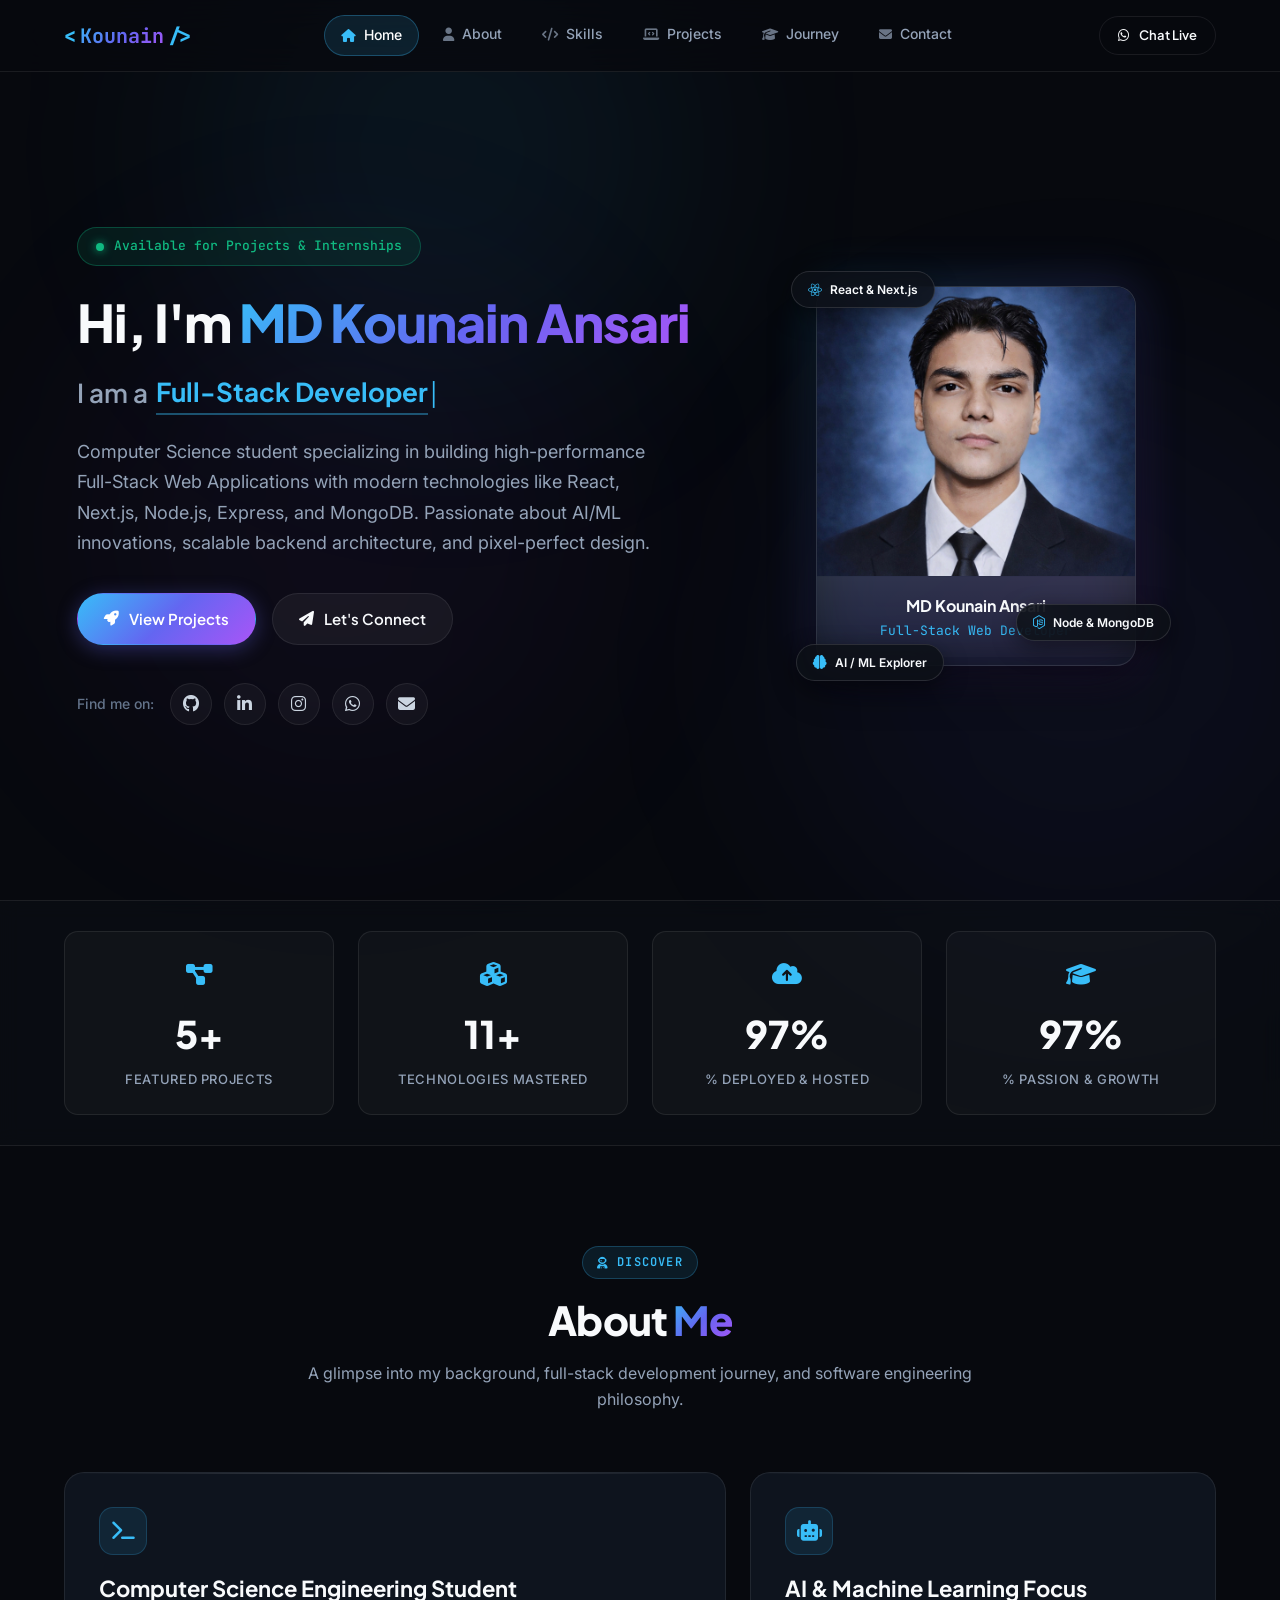
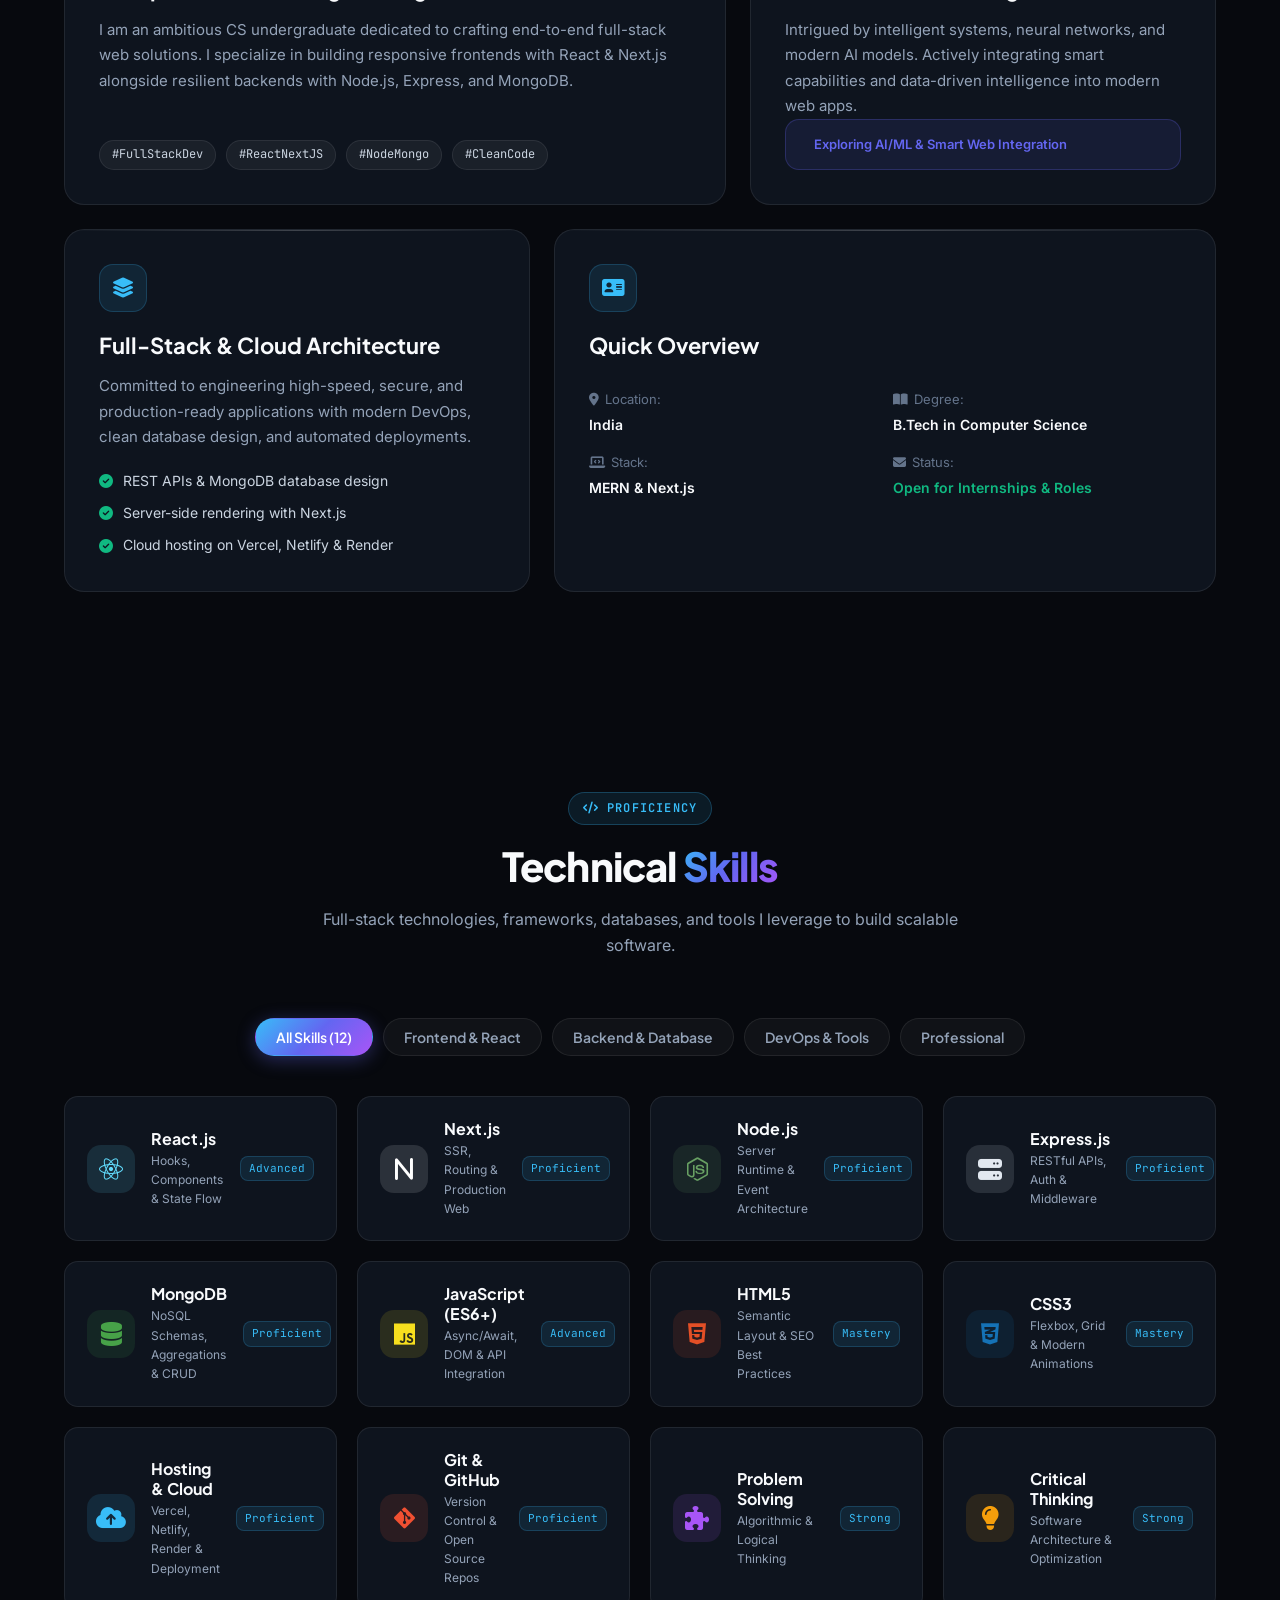
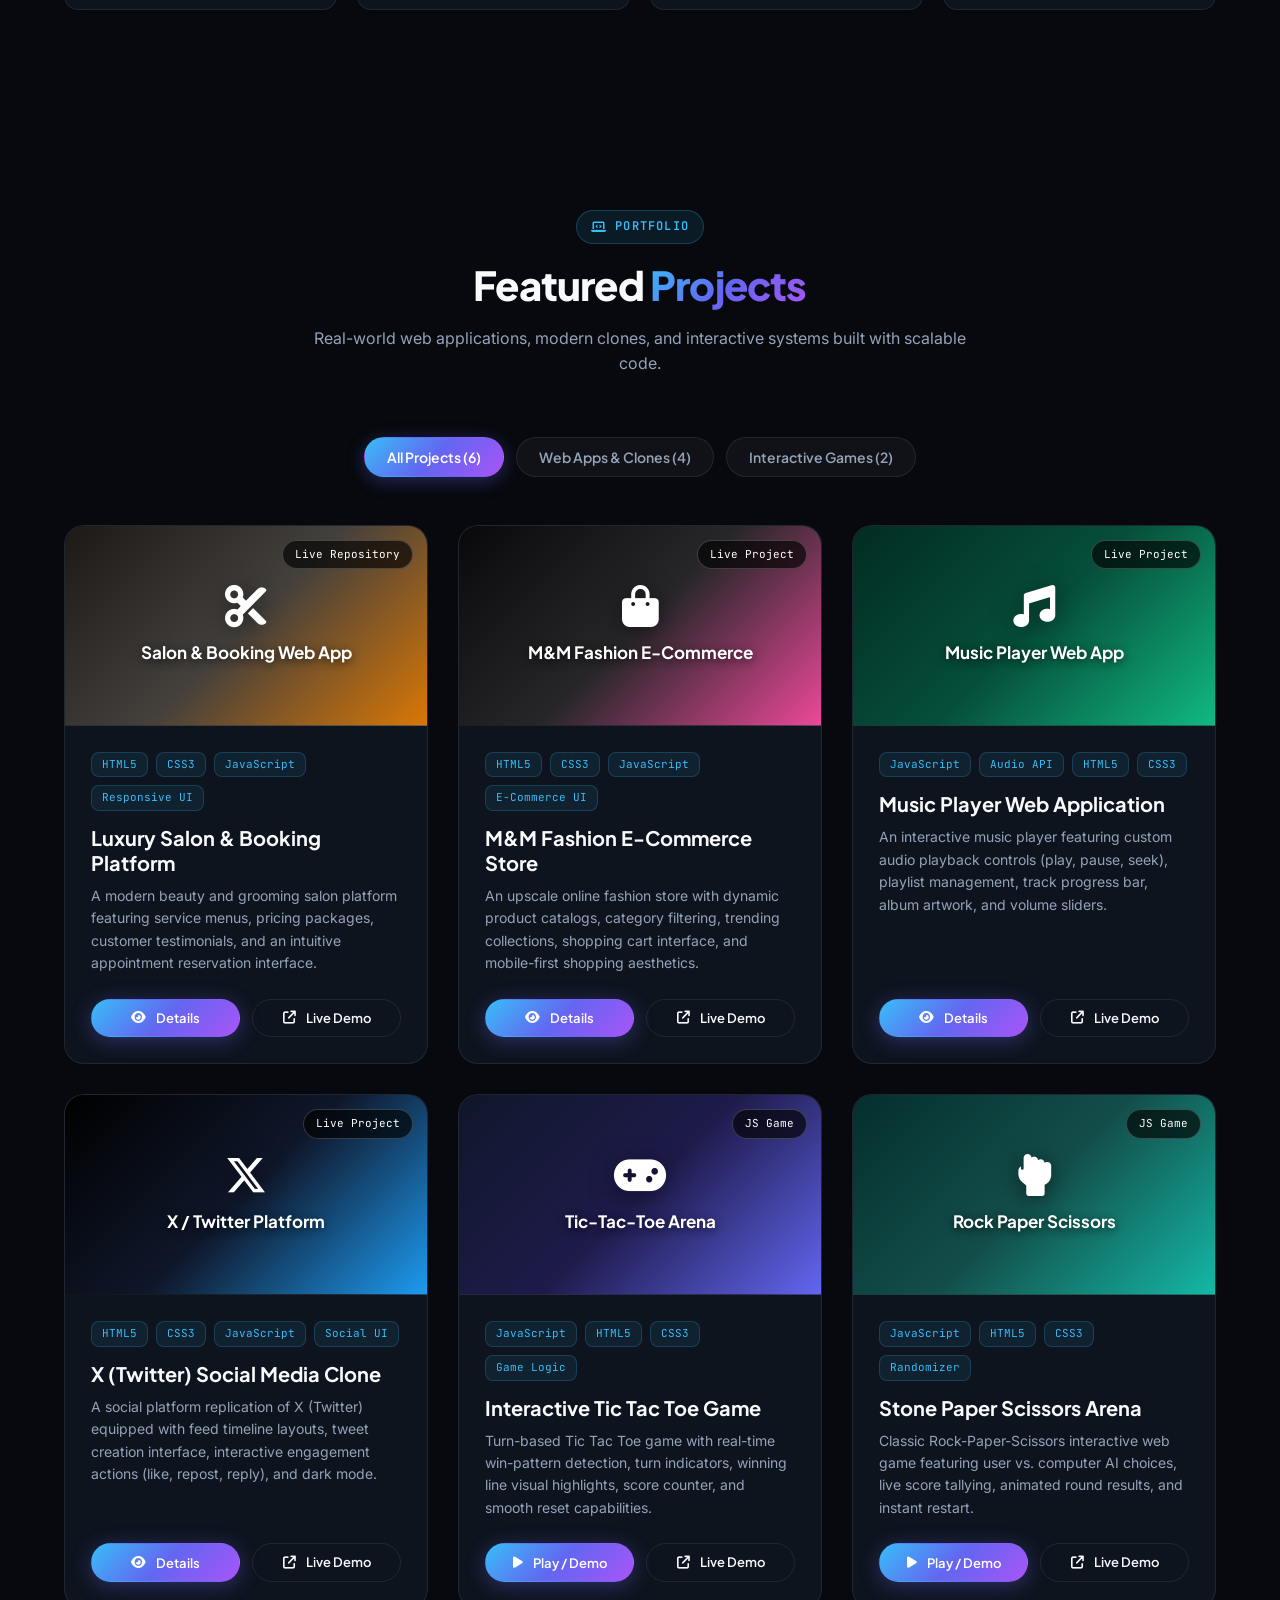
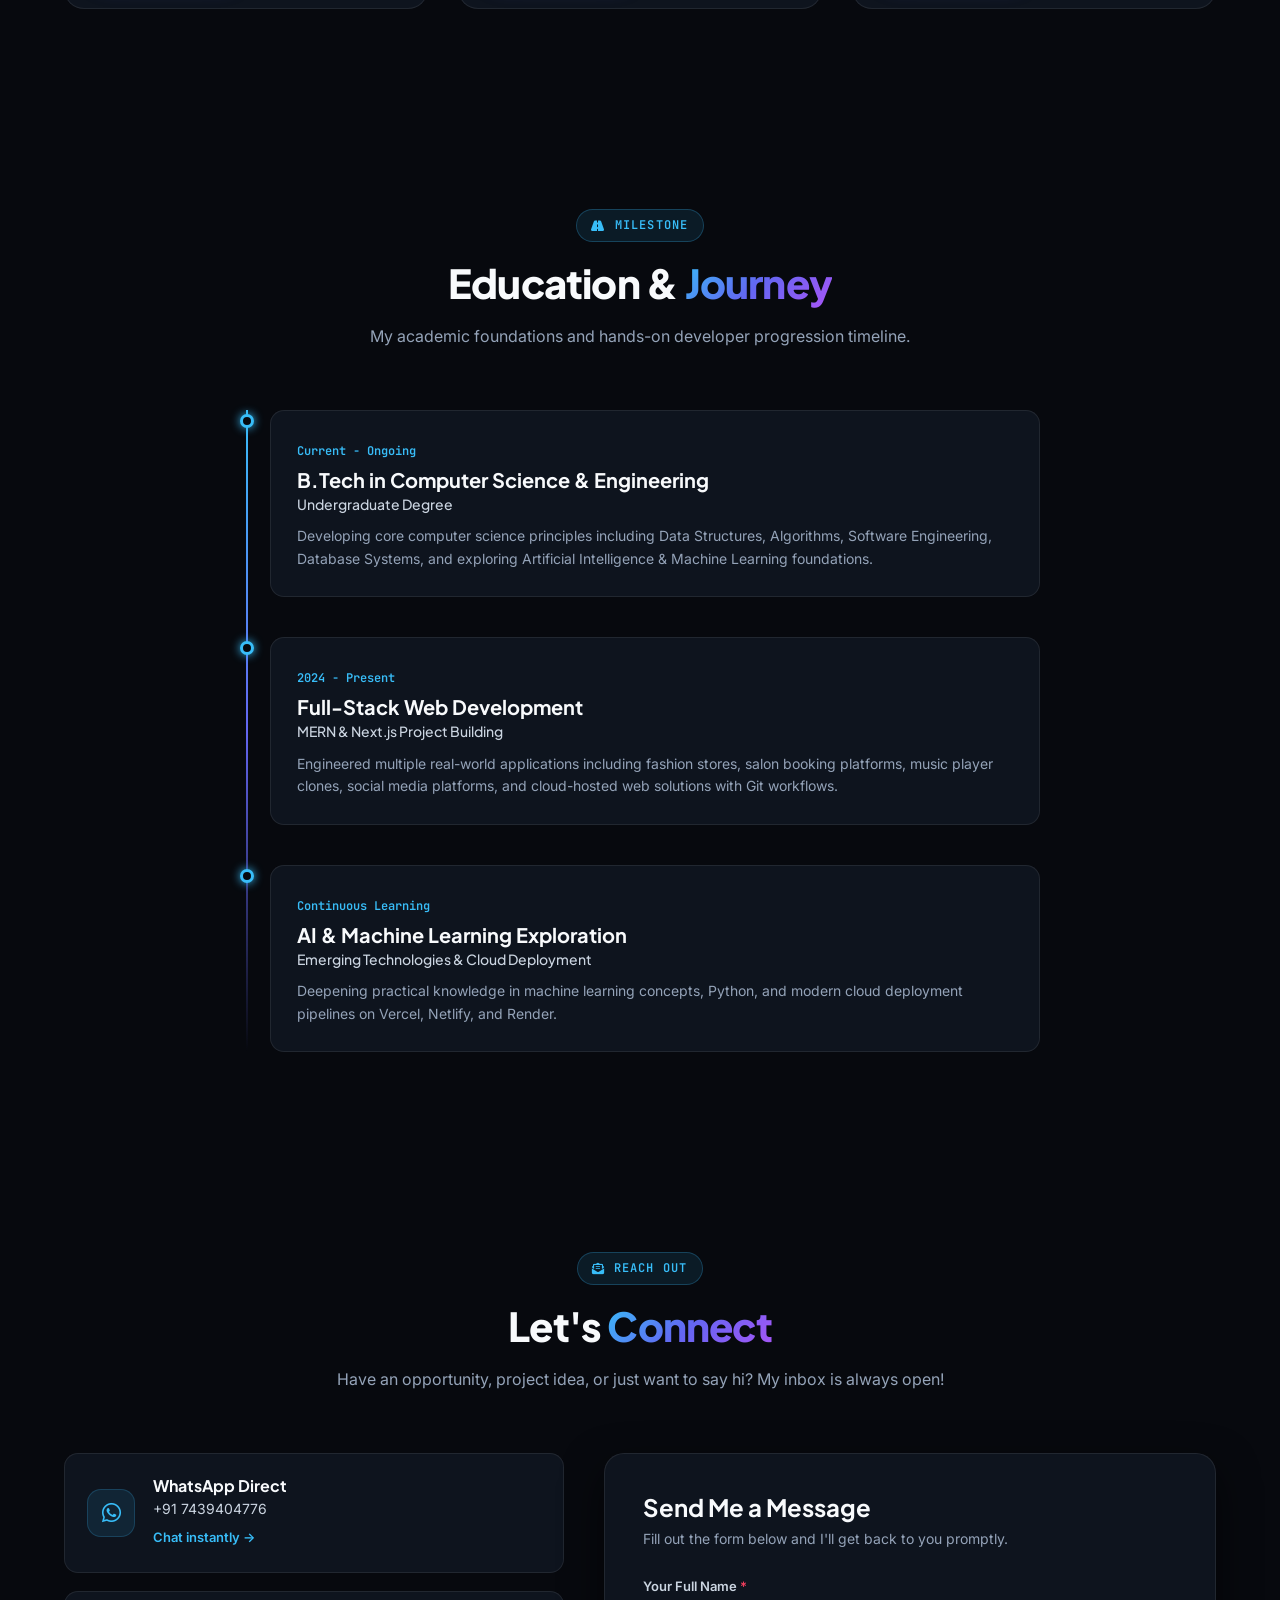
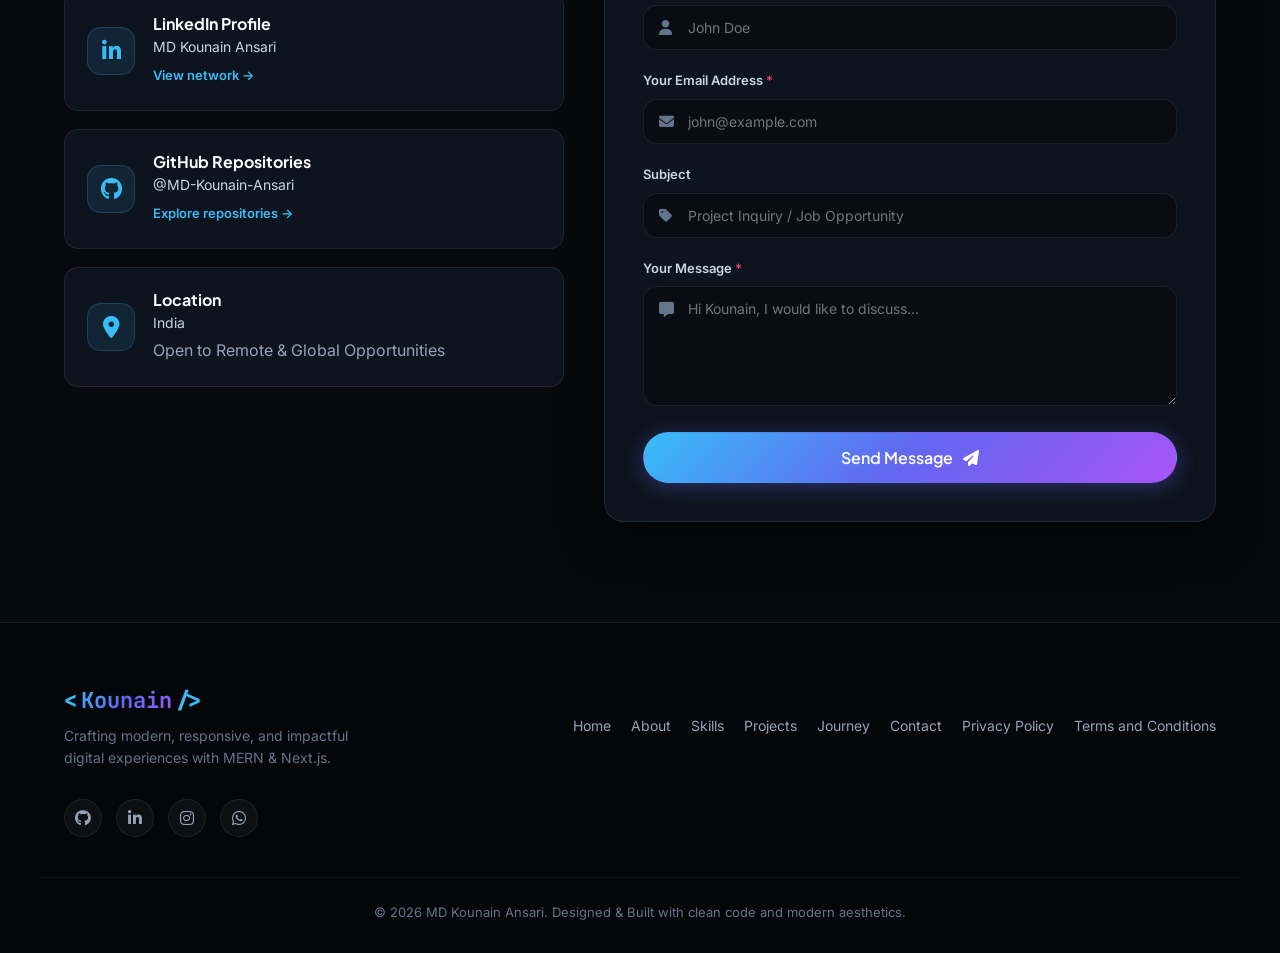
==== commit 58b67b0a: "feat: add Web3Forms email integration, contact form, privacy & terms pages" ====
--- a/index.html
+++ b/index.html
@@ -1,269 +1,903 @@
-<!doctype html>
+<!DOCTYPE html>
 <html lang="en">
-  <head>
-    <meta charset="UTF-8" />
-    <meta name="viewport" content="width=device-width, initial-scale=1.0" />
-    <title>Kounain's Portfolio</title>
-    <link rel="stylesheet" href="style.css" />
-  </head>
-  <body>
-    <header>
-      <div class="navbar">
-        <h2>Kounain</h2>
-        <div class="links">
-          <a href="#home">Home</a>
-          <a href="#about">About</a>
-          <a href="#skills">Skills</a>
-          <a href="#projects">Projects</a>
-          <a href="#contact">Contact</a>
-          <a href="#account">Account</a>
-        </div>
-      </div>
-    </header>
-
-    <section id="home" class="hero">
-      <div class="hero-text">
-        <div class="main">
-          <h3>Hello, I'm Kounain</h3>
-          <h3>Frontend Developer</h3>
-        </div>
-        <p>I build responsive and modern websites.</p>
-        <div class="buttons">
-          <button>View Projects</button>
-          <a href="https://wa.me/917439404776" target="_blank" class="btn-link"><button>Contact Me</button></a>
-        </div>
-      </div>
-      <img src="PPPhoto.webp" alt="" />
+
+<head>
+  <meta charset="UTF-8" />
+  <meta name="viewport" content="width=device-width, initial-scale=1.0" />
+  <meta name="description"
+    content="MD Kounain Ansari - Full-Stack Developer & Computer Science Student Portfolio. Building modern, scalable, and responsive web experiences with React, Next.js, Node.js, and MongoDB." />
+  <meta name="keywords"
+    content="Kounain, MD Kounain Ansari, Full-Stack Developer, MERN Stack, React Developer, Next.js, Node.js, MongoDB, Portfolio" />
+  <meta name="author" content="MD Kounain Ansari" />
+  <title>MD Kounain Ansari | Full-Stack Developer & CS Student</title>
+
+  <!-- Favicon -->
+  <link rel="icon" type="image/svg+xml" href="favicon.svg" />
+
+  <!-- Google Fonts -->
+  <link rel="preconnect" href="https://fonts.googleapis.com" />
+  <link rel="preconnect" href="https://fonts.gstatic.com" crossorigin />
+  <link
+    href="https://fonts.googleapis.com/css2?family=Inter:wght@300;400;500;600;700&family=JetBrains+Mono:wght@400;500;600&family=Plus+Jakarta+Sans:wght@400;500;600;700;800&display=swap"
+    rel="stylesheet" />
+
+  <!-- Font Awesome Icons -->
+  <link rel="stylesheet" href="https://cdnjs.cloudflare.com/ajax/libs/font-awesome/6.5.1/css/all.min.css"
+    integrity="sha512-DTOQO9RWCH3ppGqcWaEA1BIZOC6xxalwEsw9c2QQeAIftl+Vegovlnee1c9QX4TctnWMn13TZye+giMm8e2LwA=="
+    crossorigin="anonymous" referrerpolicy="no-referrer" />
+
+  <!-- Stylesheet -->
+  <link rel="stylesheet" href="style.css" />
+</head>
+
+<body>
+
+  <!-- Top Scroll Progress Bar -->
+  <div id="scroll-progress" class="scroll-progress-bar"></div>
+
+  <!-- Background Ambient Lights -->
+  <div class="ambient-glow glow-1"></div>
+  <div class="ambient-glow glow-2"></div>
+  <div class="ambient-glow glow-3"></div>
+
+  <!-- Header / Navigation Bar -->
+  <header class="header">
+    <nav class="navbar" id="navbar">
+      <a href="#home" class="nav-brand">
+        <span class="brand-bracket">&lt;</span>
+        <span class="brand-name">Kounain</span>
+        <span class="brand-bracket">/&gt;</span>
+      </a>
+
+      <div class="nav-menu" id="nav-menu">
+        <ul class="nav-list">
+          <li class="nav-item"><a href="#home" class="nav-link active"><i class="fa-solid fa-house"></i> Home</a></li>
+          <li class="nav-item"><a href="#about" class="nav-link"><i class="fa-solid fa-user"></i> About</a></li>
+          <li class="nav-item"><a href="#skills" class="nav-link"><i class="fa-solid fa-code"></i> Skills</a></li>
+          <li class="nav-item"><a href="#projects" class="nav-link"><i class="fa-solid fa-laptop-code"></i> Projects</a>
+          </li>
+          <li class="nav-item"><a href="#journey" class="nav-link"><i class="fa-solid fa-graduation-cap"></i>
+              Journey</a></li>
+          <li class="nav-item"><a href="#contact" class="nav-link"><i class="fa-solid fa-envelope"></i> Contact</a></li>
+        </ul>
+      </div>
+
+      <div class="nav-actions">
+        <a href="https://wa.me/917439404776" target="_blank" rel="noopener noreferrer" class="btn btn-sm btn-outline">
+          <i class="fa-brands fa-whatsapp"></i> Chat Live
+        </a>
+        <button class="nav-toggle" id="nav-toggle" aria-label="Toggle navigation menu">
+          <span class="bar"></span>
+          <span class="bar"></span>
+          <span class="bar"></span>
+        </button>
+      </div>
+    </nav>
+  </header>
+
+  <main>
+    <!-- HERO SECTION -->
+    <section id="home" class="hero-section">
+      <div class="container hero-container">
+        <div class="hero-content">
+          <!-- Status Pill -->
+          <div class="status-pill animate-fade-in">
+            <span class="status-dot"></span>
+            <span>Available for Projects & Internships</span>
+          </div>
+
+          <!-- Greeting & Headline -->
+          <h1 class="hero-title animate-fade-in delay-1">
+            Hi, I'm <span class="gradient-text">MD Kounain Ansari</span>
+          </h1>
+
+          <!-- Dynamic Typing Text -->
+          <div class="hero-typewriter-wrapper animate-fade-in delay-2">
+            <span class="typewriter-prefix">I am a </span>
+            <span id="typewriter" class="typewriter-text"></span>
+            <span class="typewriter-cursor">|</span>
+          </div>
+
+          <!-- Intro Paragraph -->
+          <p class="hero-description animate-fade-in delay-3">
+            Computer Science student specializing in building high-performance Full-Stack Web Applications with modern
+            technologies like React, Next.js, Node.js, Express, and MongoDB. Passionate about AI/ML innovations,
+            scalable backend architecture, and pixel-perfect design.
+          </p>
+
+          <!-- Call to Action Buttons -->
+          <div class="hero-buttons animate-fade-in delay-4">
+            <a href="#projects" class="btn btn-primary">
+              <i class="fa-solid fa-rocket"></i> View Projects
+            </a>
+            <a href="#contact" class="btn btn-glass">
+              <i class="fa-solid fa-paper-plane"></i> Let's Connect
+            </a>
+          </div>
+
+          <!-- Social Links Bar -->
+          <div class="hero-socials animate-fade-in delay-5">
+            <span class="social-label">Find me on:</span>
+            <div class="social-links">
+              <a href="https://github.com/MD-Kounain-Ansari" target="_blank" rel="noopener noreferrer"
+                aria-label="GitHub" class="social-link" title="GitHub">
+                <i class="fa-brands fa-github"></i>
+              </a>
+              <a href="https://www.linkedin.com/in/md-kounain-ansari-738406384" target="_blank"
+                rel="noopener noreferrer" aria-label="LinkedIn" class="social-link" title="LinkedIn">
+                <i class="fa-brands fa-linkedin-in"></i>
+              </a>
+              <a href="https://www.instagram.com/kounainansari__" target="_blank" rel="noopener noreferrer"
+                aria-label="Instagram" class="social-link" title="Instagram">
+                <i class="fa-brands fa-instagram"></i>
+              </a>
+              <a href="https://wa.me/917439404776" target="_blank" rel="noopener noreferrer" aria-label="WhatsApp"
+                class="social-link" title="WhatsApp">
+                <i class="fa-brands fa-whatsapp"></i>
+              </a>
+              <button class="social-link btn-copy-email" id="quick-copy-email" title="Copy Email to Clipboard"
+                aria-label="Copy Email">
+                <i class="fa-solid fa-envelope"></i>
+              </button>
+            </div>
+          </div>
+        </div>
+
+        <!-- Hero Avatar & Graphic Card -->
+        <div class="hero-visual animate-fade-in delay-2">
+          <div class="avatar-card-wrapper">
+            <div class="avatar-glow-ring"></div>
+            <div class="avatar-card">
+              <img src="PPPhoto.webp" alt="MD Kounain Ansari" class="avatar-img" />
+              <div class="avatar-details">
+                <span class="avatar-name">MD Kounain Ansari</span>
+                <span class="avatar-role">Full-Stack Web Developer</span>
+              </div>
+            </div>
+
+            <!-- Floating Badges -->
+            <div class="floating-badge badge-top-left">
+              <i class="fa-brands fa-react"></i>
+              <span>React & Next.js</span>
+            </div>
+            <div class="floating-badge badge-bottom-right">
+              <i class="fa-brands fa-node-js"></i>
+              <span>Node & MongoDB</span>
+            </div>
+            <div class="floating-badge badge-bottom-left">
+              <i class="fa-solid fa-brain"></i>
+              <span>AI / ML Explorer</span>
+            </div>
+          </div>
+        </div>
+      </div>
     </section>
 
-    <hr />
-
-    <section id="about" class="about">
-      <h2>⭐About Me</h2>
-      <ul>
-        <li>I am a Computer Science Student.</li>
-        <li>Currently Learning Web Development.</li>
-        <li>Interested in AI/ML.</li>
-        <li>Passion for building website.</li>
-        <li>Fast Learner & Knowledge Seeker.</li>
-      </ul>
+    <!-- STATS METRICS STRIP -->
+    <section class="stats-section">
+      <div class="container stats-container">
+        <div class="stat-card">
+          <div class="stat-icon"><i class="fa-solid fa-diagram-project"></i></div>
+          <div class="stat-number" data-target="6">0</div>
+          <div class="stat-title">Featured Projects</div>
+        </div>
+        <div class="stat-card">
+          <div class="stat-icon"><i class="fa-solid fa-cubes"></i></div>
+          <div class="stat-number" data-target="12">0</div>
+          <div class="stat-title">Technologies Mastered</div>
+        </div>
+        <div class="stat-card">
+          <div class="stat-icon"><i class="fa-solid fa-cloud-arrow-up"></i></div>
+          <div class="stat-number" data-target="100">0</div>
+          <div class="stat-title">% Deployed & Hosted</div>
+        </div>
+        <div class="stat-card">
+          <div class="stat-icon"><i class="fa-solid fa-graduation-cap"></i></div>
+          <div class="stat-number" data-target="100">0</div>
+          <div class="stat-title">% Passion & Growth</div>
+        </div>
+      </div>
     </section>
 
-    <hr />
-
-    <section id="skills" class="skills">
-      <h2>🎯MY SKILLS</h2>
-      <div class="skill-container">
-        <div class="skill">
-          <img
-            src="[data-uri]"
-            alt=""
-          />
-          <p>HTML</p>
-        </div>
-        <div class="skill">
-          <img
-            src="[data-uri]"
-            alt=""
-          />
-          <p>CSS</p>
-        </div>
-        <div class="skill">
-          <img
-            src="[data-uri]"
-            alt=""
-          />
-          <p>JavaScript</p>
-        </div>
-        <div class="skill">
-          <img
-            src="[data-uri]"
-            alt=""
-          />
-          <p>Git & GitHub</p>
-        </div>
-        <div class="skill1">
-          <img
-            src="[data-uri]"
-            alt=""
-          />
-          <p>Responsive Design</p>
-        </div>
-        <div class="skill1">
-          <img
-            src="[data-uri]"
-            alt=""
-          />
-          <p>Critical Thinking</p>
-        </div>
-        <div class="skill1">
-          <img
-            src="[data-uri]"
-            alt=""
-          />
-          <p>Problem Solving</p>
-        </div>
-        <div class="skill2">
-          <img
-            src="[data-uri]"
-            alt=""
-          />
-          <p>Communication Skill</p>
+    <!-- ABOUT ME (APPLE/LINEAR BENTO-GRID) -->
+    <section id="about" class="section about-section">
+      <div class="container">
+        <div class="section-header">
+          <span class="section-tag"><i class="fa-solid fa-user-astronaut"></i> Discover</span>
+          <h2 class="section-title">About <span class="gradient-text">Me</span></h2>
+          <p class="section-subtitle">A glimpse into my background, full-stack development journey, and software
+            engineering philosophy.</p>
+        </div>
+
+        <div class="bento-grid">
+          <!-- Bento 1: Core Bio -->
+          <div class="bento-card bento-main">
+            <div class="bento-icon"><i class="fa-solid fa-terminal"></i></div>
+            <h3>Computer Science Engineering Student</h3>
+            <p>
+              I am an ambitious CS undergraduate dedicated to crafting end-to-end full-stack web solutions. I specialize
+              in building responsive frontends with React & Next.js alongside resilient backends with Node.js, Express,
+              and MongoDB.
+            </p>
+            <div class="bento-tags">
+              <span class="tag">#FullStackDev</span>
+              <span class="tag">#ReactNextJS</span>
+              <span class="tag">#NodeMongo</span>
+              <span class="tag">#CleanCode</span>
+            </div>
+          </div>
+
+          <!-- Bento 2: AI/ML Focus -->
+          <div class="bento-card bento-aiml">
+            <div class="bento-icon"><i class="fa-solid fa-robot"></i></div>
+            <h3>AI & Machine Learning Focus</h3>
+            <p>
+              Intrigued by intelligent systems, neural networks, and modern AI models. Actively integrating smart
+              capabilities and data-driven intelligence into modern web apps.
+            </p>
+            <div class="bento-highlight">
+              <i class="fa-solid fa-sparkles"></i> Exploring AI/ML & Smart Web Integration
+            </div>
+          </div>
+
+          <!-- Bento 3: Development Philosophy -->
+          <div class="bento-card bento-craft">
+            <div class="bento-icon"><i class="fa-solid fa-layer-group"></i></div>
+            <h3>Full-Stack & Cloud Architecture</h3>
+            <p>
+              Committed to engineering high-speed, secure, and production-ready applications with modern DevOps, clean
+              database design, and automated deployments.
+            </p>
+            <ul class="check-list">
+              <li><i class="fa-solid fa-circle-check"></i> REST APIs & MongoDB database design</li>
+              <li><i class="fa-solid fa-circle-check"></i> Server-side rendering with Next.js</li>
+              <li><i class="fa-solid fa-circle-check"></i> Cloud hosting on Vercel, Netlify & Render</li>
+            </ul>
+          </div>
+
+          <!-- Bento 4: Quick Overview & Details -->
+          <div class="bento-card bento-details">
+            <div class="bento-icon"><i class="fa-solid fa-address-card"></i></div>
+            <h3>Quick Overview</h3>
+            <div class="info-list">
+              <div class="info-item">
+                <span class="info-key"><i class="fa-solid fa-location-dot"></i> Location:</span>
+                <span class="info-val">India</span>
+              </div>
+              <div class="info-item">
+                <span class="info-key"><i class="fa-solid fa-book-open"></i> Degree:</span>
+                <span class="info-val">B.Tech in Computer Science</span>
+              </div>
+              <div class="info-item">
+                <span class="info-key"><i class="fa-solid fa-laptop-code"></i> Stack:</span>
+                <span class="info-val">MERN & Next.js</span>
+              </div>
+              <div class="info-item">
+                <span class="info-key"><i class="fa-solid fa-envelope"></i> Status:</span>
+                <span class="info-val text-success">Open for Internships & Roles</span>
+              </div>
+            </div>
+          </div>
         </div>
       </div>
     </section>
 
-    <hr />
-
-    <section id="projects" class="projects">
-      <h2>🚀My Projects</h2>
+    <!-- SKILLS & TECH STACK -->
+    <section id="skills" class="section skills-section">
       <div class="container">
-        <div class="project-card">
-          <img
-            src="[data-uri]"
-            alt=""
-          />
-          <h3>Ecommerce Clone</h3>
-          <p>
-            This a copy website of Amazon with Same features function & same
-            UI/UX design. It is made by only HTML & CSS. The website is
-            Responsive and can open in various Layout.
-          </p>
-          <div class="button">
-            <button>Live Demo</button>
-            <button class="code">GitHub Code</button>
-          </div>
-        </div>
-        <div class="project-card">
-          <img
-            src="https://encrypted-tbn0.gstatic.com/images?q=tbn:ANd9GcTZGehFnQpvQPVKZ81NOXptFGKNWA0jY0oWtw&s"
-            alt=""
-          />
-          <h3>Personal Profile Card</h3>
-          <p>
-            This a Personal Crad that is use by every business man or man who
-            has something to sell. It is one of the easiet and better thing to
-            make. It is made by only HTML & CSS.
-          </p>
-          <div class="button">
-            <button>Live Demo</button>
-            <button class="code">GitHub Code</button>
-          </div>
-        </div>
-        <div class="project-card">
-          <img
-            src="[data-uri]"
-            alt=""
-          />
-          <h3>Student Log-In Form</h3>
-          <p>
-            This a Student Log-In Form which is seen in almost website to take
-            data from user. It is made by only HTML & CSS. It is easy ans
-            usefull thing in evey website.
-          </p>
-          <div class="button">
-            <button>Live Demo</button>
-            <button class="code">GitHub Code</button>
-          </div>
-        </div>
-        <div class="project-card">
-          <img
-            src="https://encrypted-tbn0.gstatic.com/images?q=tbn:ANd9GcQXAvRQYAyotOFuy7_hKidGIdfNVxKmAfSidg&s"
-            alt=""
-          />
-          <h3>Movie-Streaming Clone</h3>
-          <p>
-            This a copy website of Netflix with Same features function & same
-            UI/UX design. It is made by only HTML & CSS. The website is
-            Responsive and can open in various Layout.
-          </p>
-          <div class="button">
-            <button>Live Demo</button>
-            <button class="code">GitHub Code</button>
-          </div>
-        </div>
-        <div class="project-card">
-          <img
-            src="https://encrypted-tbn0.gstatic.com/images?q=tbn:ANd9GcQ49yZg_tm-mIRhdQK_Fv-ciGRYP79GRg2RkA&s"
-            alt=""
-          />
-          <h3>Tic Tac Toe Game</h3>
-          <p>
-            This a simple game called Tic Tac Toe played by two players. This
-            Game has Simple features and clean interface and also easy to use. It is made by HTML ,
-            CSS & JavaScript.
-          </p>
-          <div class="button">
-            <button>Live Demo</button>
-            <button class="code">GitHub Code</button>
-          </div>
-        </div>
-        <div class="project-card">
-          <img
-            src="[data-uri]"
-            alt=""
-          />
-          <h3>Stone Paper Scissors Game</h3>
-          <p>
-            This a simple game called Stone Paper Scissor played by two players.
-            This Game has Simple features and clean interface. It is made by
-            HTML , CSS & JavaScript.
-          </p>
-          <div class="button">
-            <button>Live Demo</button>
-            <button class="code">GitHub Code</button>
-          </div>
+        <div class="section-header">
+          <span class="section-tag"><i class="fa-solid fa-code"></i> Proficiency</span>
+          <h2 class="section-title">Technical <span class="gradient-text">Skills</span></h2>
+          <p class="section-subtitle">Full-stack technologies, frameworks, databases, and tools I leverage to build
+            scalable software.</p>
+        </div>
+
+        <!-- Skills Filter Tabs -->
+        <div class="filter-tabs">
+          <button class="filter-btn active" data-skill-filter="all">All Skills (12)</button>
+          <button class="filter-btn" data-skill-filter="frontend">Frontend & React</button>
+          <button class="filter-btn" data-skill-filter="backend">Backend & Database</button>
+          <button class="filter-btn" data-skill-filter="tools">DevOps & Tools</button>
+          <button class="filter-btn" data-skill-filter="soft">Professional</button>
+        </div>
+
+        <!-- Skills Grid -->
+        <div class="skills-grid" id="skills-grid">
+
+          <!-- React.js -->
+          <div class="skill-card" data-category="frontend">
+            <div class="skill-icon react-icon"><i class="fa-brands fa-react"></i></div>
+            <div class="skill-info">
+              <h4>React.js</h4>
+              <span class="skill-desc">Hooks, Components & State Flow</span>
+            </div>
+            <div class="skill-badge">Advanced</div>
+          </div>
+
+          <!-- Next.js -->
+          <div class="skill-card" data-category="frontend">
+            <div class="skill-icon next-icon"><i class="fa-solid fa-n"></i></div>
+            <div class="skill-info">
+              <h4>Next.js</h4>
+              <span class="skill-desc">SSR, Routing & Production Web</span>
+            </div>
+            <div class="skill-badge">Proficient</div>
+          </div>
+
+          <!-- Node.js -->
+          <div class="skill-card" data-category="backend">
+            <div class="skill-icon node-icon"><i class="fa-brands fa-node-js"></i></div>
+            <div class="skill-info">
+              <h4>Node.js</h4>
+              <span class="skill-desc">Server Runtime & Event Architecture</span>
+            </div>
+            <div class="skill-badge">Proficient</div>
+          </div>
+
+          <!-- Express.js -->
+          <div class="skill-card" data-category="backend">
+            <div class="skill-icon express-icon"><i class="fa-solid fa-server"></i></div>
+            <div class="skill-info">
+              <h4>Express.js</h4>
+              <span class="skill-desc">RESTful APIs, Auth & Middleware</span>
+            </div>
+            <div class="skill-badge">Proficient</div>
+          </div>
+
+          <!-- MongoDB -->
+          <div class="skill-card" data-category="backend">
+            <div class="skill-icon mongo-icon"><i class="fa-solid fa-database"></i></div>
+            <div class="skill-info">
+              <h4>MongoDB</h4>
+              <span class="skill-desc">NoSQL Schemas, Aggregations & CRUD</span>
+            </div>
+            <div class="skill-badge">Proficient</div>
+          </div>
+
+          <!-- JavaScript -->
+          <div class="skill-card" data-category="frontend">
+            <div class="skill-icon js-icon"><i class="fa-brands fa-js"></i></div>
+            <div class="skill-info">
+              <h4>JavaScript (ES6+)</h4>
+              <span class="skill-desc">Async/Await, DOM & API Integration</span>
+            </div>
+            <div class="skill-badge">Advanced</div>
+          </div>
+
+          <!-- HTML5 -->
+          <div class="skill-card" data-category="frontend">
+            <div class="skill-icon html-icon"><i class="fa-brands fa-html5"></i></div>
+            <div class="skill-info">
+              <h4>HTML5</h4>
+              <span class="skill-desc">Semantic Layout & SEO Best Practices</span>
+            </div>
+            <div class="skill-badge">Mastery</div>
+          </div>
+
+          <!-- CSS3 -->
+          <div class="skill-card" data-category="frontend">
+            <div class="skill-icon css-icon"><i class="fa-brands fa-css3-alt"></i></div>
+            <div class="skill-info">
+              <h4>CSS3</h4>
+              <span class="skill-desc">Flexbox, Grid & Modern Animations</span>
+            </div>
+            <div class="skill-badge">Mastery</div>
+          </div>
+
+          <!-- Cloud Hosting & Deployment -->
+          <div class="skill-card" data-category="tools">
+            <div class="skill-icon hosting-icon"><i class="fa-solid fa-cloud-arrow-up"></i></div>
+            <div class="skill-info">
+              <h4>Hosting & Cloud</h4>
+              <span class="skill-desc">Vercel, Netlify, Render & Deployment</span>
+            </div>
+            <div class="skill-badge">Proficient</div>
+          </div>
+
+          <!-- Git & GitHub -->
+          <div class="skill-card" data-category="tools">
+            <div class="skill-icon git-icon"><i class="fa-brands fa-git-alt"></i></div>
+            <div class="skill-info">
+              <h4>Git & GitHub</h4>
+              <span class="skill-desc">Version Control & Open Source Repos</span>
+            </div>
+            <div class="skill-badge">Proficient</div>
+          </div>
+
+          <!-- Problem Solving -->
+          <div class="skill-card" data-category="soft">
+            <div class="skill-icon ps-icon"><i class="fa-solid fa-puzzle-piece"></i></div>
+            <div class="skill-info">
+              <h4>Problem Solving</h4>
+              <span class="skill-desc">Algorithmic & Logical Thinking</span>
+            </div>
+            <div class="skill-badge">Strong</div>
+          </div>
+
+          <!-- Critical Thinking -->
+          <div class="skill-card" data-category="soft">
+            <div class="skill-icon ct-icon"><i class="fa-solid fa-lightbulb"></i></div>
+            <div class="skill-info">
+              <h4>Critical Thinking</h4>
+              <span class="skill-desc">Software Architecture & Optimization</span>
+            </div>
+            <div class="skill-badge">Strong</div>
+          </div>
+
         </div>
       </div>
     </section>
 
-    <hr />
-
-    <section id="contact" class="contact">
-      <h2>✉️ Contact Me</h2>
-      <p><i><b>Let's work together!</b></i></p>
-      <div class="contact-card">
-        <form action="#">
-          <label for="name">Name:</label>
-          <input
-            type="text"
-            id="name"
-            name="Name"
-            placeholder="Enter Your Name"
-            required
-          />
-          <br /><br />
-
-          <label for="email">Email:</label>
-          <input
-            type="email"
-            id="email"
-            name="Email"
-            placeholder="Enter Your Email"
-            required
-          />
-          <br /><br />
-
-          <label for="message">Message:</label>
-          <input
-            id="message"
-            name="Message"
-            placeholder="Enter Your Message (If any)"
-          ></input>
-          <br /><br />
-
-          <button  onclick="alert('Thank You for connecting. Responding Soon ! ')" type="submit" required >Let's Connect ! </button>
-        </form>
+    <!-- PROJECTS SHOWCASE -->
+    <section id="projects" class="section projects-section">
+      <div class="container">
+        <div class="section-header">
+          <span class="section-tag"><i class="fa-solid fa-laptop-code"></i> Portfolio</span>
+          <h2 class="section-title">Featured <span class="gradient-text">Projects</span></h2>
+          <p class="section-subtitle">Real-world web applications, modern clones, and interactive systems built with
+            scalable code.</p>
+        </div>
+
+        <!-- Project Filter Buttons -->
+        <div class="project-filters">
+          <button class="p-filter-btn active" data-filter="all">All Projects (6)</button>
+          <button class="p-filter-btn" data-filter="webapps">Web Apps & Clones (4)</button>
+          <button class="p-filter-btn" data-filter="games">Interactive Games (2)</button>
+        </div>
+
+        <!-- Projects Grid -->
+        <div class="projects-grid" id="projects-grid">
+
+          <!-- Project 1: Salon Website -->
+          <div class="project-card" data-category="webapps">
+            <div class="project-banner banner-salon">
+              <div class="banner-overlay">
+                <i class="fa-solid fa-scissors banner-icon"></i>
+                <span class="banner-title">Salon & Booking Web App</span>
+              </div>
+              <div class="project-badge">Live Repository</div>
+            </div>
+            <div class="project-content">
+              <div class="project-tech-tags">
+                <span class="tech-tag">HTML5</span>
+                <span class="tech-tag">CSS3</span>
+                <span class="tech-tag">JavaScript</span>
+                <span class="tech-tag">Responsive UI</span>
+              </div>
+              <h3 class="project-title">Luxury Salon & Booking Platform</h3>
+              <p class="project-desc">
+                A modern beauty and grooming salon platform featuring service menus, pricing packages, customer
+                testimonials, and an intuitive appointment reservation interface.
+              </p>
+              <div class="project-actions">
+                <button class="btn btn-sm btn-primary btn-preview-modal" data-project="salon">
+                  <i class="fa-solid fa-eye"></i> Details
+                </button>
+                <a href="https://stylespeakz.netlify.app/" target="_blank" rel="noopener noreferrer"
+                  class="btn btn-sm btn-outline">
+                  <i class="fa-solid fa-arrow-up-right-from-square"></i> Live Demo
+                </a>
+              </div>
+            </div>
+          </div>
+
+          <!-- Project 2: M&M Fashion -->
+          <div class="project-card" data-category="webapps">
+            <div class="project-banner banner-fashion">
+              <div class="banner-overlay">
+                <i class="fa-solid fa-bag-shopping banner-icon"></i>
+                <span class="banner-title">M&M Fashion E-Commerce</span>
+              </div>
+              <div class="project-badge">Live Project</div>
+            </div>
+            <div class="project-content">
+              <div class="project-tech-tags">
+                <span class="tech-tag">HTML5</span>
+                <span class="tech-tag">CSS3</span>
+                <span class="tech-tag">JavaScript</span>
+                <span class="tech-tag">E-Commerce UI</span>
+              </div>
+              <h3 class="project-title">M&M Fashion E-Commerce Store</h3>
+              <p class="project-desc">
+                An upscale online fashion store with dynamic product catalogs, category filtering, trending collections,
+                shopping cart interface, and mobile-first shopping aesthetics.
+              </p>
+              <div class="project-actions">
+                <button class="btn btn-sm btn-primary btn-preview-modal" data-project="fashion">
+                  <i class="fa-solid fa-eye"></i> Details
+                </button>
+                <a href="https://mandmfashion.netlify.app/" target="_blank" rel="noopener noreferrer"
+                  class="btn btn-sm btn-outline">
+                  <i class="fa-solid fa-arrow-up-right-from-square"></i> Live Demo
+                </a>
+              </div>
+            </div>
+          </div>
+
+          <!-- Project 3: Music Player Clone -->
+          <div class="project-card" data-category="webapps">
+            <div class="project-banner banner-music">
+              <div class="banner-overlay">
+                <i class="fa-solid fa-music banner-icon"></i>
+                <span class="banner-title">Music Player Web App</span>
+              </div>
+              <div class="project-badge">Live Project</div>
+            </div>
+            <div class="project-content">
+              <div class="project-tech-tags">
+                <span class="tech-tag">JavaScript</span>
+                <span class="tech-tag">Audio API</span>
+                <span class="tech-tag">HTML5</span>
+                <span class="tech-tag">CSS3</span>
+              </div>
+              <h3 class="project-title">Music Player Web Application</h3>
+              <p class="project-desc">
+                An interactive music player featuring custom audio playback controls (play, pause, seek), playlist
+                management, track progress bar, album artwork, and volume sliders.
+              </p>
+              <div class="project-actions">
+                <button class="btn btn-sm btn-primary btn-preview-modal" data-project="music">
+                  <i class="fa-solid fa-eye"></i> Details
+                </button>
+                <a href="https://kounain-music-player.netlify.app/" target="_blank"
+                  rel="noopener noreferrer" class="btn btn-sm btn-outline">
+                  <i class="fa-solid fa-arrow-up-right-from-square"></i> Live Demo
+                </a>
+              </div>
+            </div>
+          </div>
+
+          <!-- Project 4: X (Twitter) Clone -->
+          <div class="project-card" data-category="webapps">
+            <div class="project-banner banner-twitter">
+              <div class="banner-overlay">
+                <i class="fa-brands fa-x-twitter banner-icon"></i>
+                <span class="banner-title">X / Twitter Platform</span>
+              </div>
+              <div class="project-badge">Live Project</div>
+            </div>
+            <div class="project-content">
+              <div class="project-tech-tags">
+                <span class="tech-tag">HTML5</span>
+                <span class="tech-tag">CSS3</span>
+                <span class="tech-tag">JavaScript</span>
+                <span class="tech-tag">Social UI</span>
+              </div>
+              <h3 class="project-title">X (Twitter) Social Media Clone</h3>
+              <p class="project-desc">
+                A social platform replication of X (Twitter) equipped with feed timeline layouts, tweet creation
+                interface, interactive engagement actions (like, repost, reply), and dark mode.
+              </p>
+              <div class="project-actions">
+                <button class="btn btn-sm btn-primary btn-preview-modal" data-project="twitter">
+                  <i class="fa-solid fa-eye"></i> Details
+                </button>
+                <a href="https://kounain-x.netlify.app/" target="_blank" rel="noopener noreferrer"
+                  class="btn btn-sm btn-outline">
+                  <i class="fa-solid fa-arrow-up-right-from-square"></i> Live Demo
+                </a>
+              </div>
+            </div>
+          </div>
+
+          <!-- Project 5: Tic Tac Toe Game -->
+          <div class="project-card" data-category="games">
+            <div class="project-banner banner-tictactoe">
+              <div class="banner-overlay">
+                <i class="fa-solid fa-gamepad banner-icon"></i>
+                <span class="banner-title">Tic-Tac-Toe Arena</span>
+              </div>
+              <div class="project-badge">JS Game</div>
+            </div>
+            <div class="project-content">
+              <div class="project-tech-tags">
+                <span class="tech-tag">JavaScript</span>
+                <span class="tech-tag">HTML5</span>
+                <span class="tech-tag">CSS3</span>
+                <span class="tech-tag">Game Logic</span>
+              </div>
+              <h3 class="project-title">Interactive Tic Tac Toe Game</h3>
+              <p class="project-desc">
+                Turn-based Tic Tac Toe game with real-time win-pattern detection, turn indicators, winning line visual
+                highlights, score counter, and smooth reset capabilities.
+              </p>
+              <div class="project-actions">
+                <button class="btn btn-sm btn-primary btn-preview-modal" data-project="tictactoe">
+                  <i class="fa-solid fa-play"></i> Play / Demo
+                </button>
+                <a href="https://github.com/MD-Kounain-Ansari" target="_blank" rel="noopener noreferrer"
+                  class="btn btn-sm btn-outline">
+                  <i class="fa-solid fa-arrow-up-right-from-square"></i> Live Demo
+                </a>
+              </div>
+            </div>
+          </div>
+
+          <!-- Project 6: Stone Paper Scissors Game -->
+          <div class="project-card" data-category="games">
+            <div class="project-banner banner-rps">
+              <div class="banner-overlay">
+                <i class="fa-solid fa-hand-back-fist banner-icon"></i>
+                <span class="banner-title">Rock Paper Scissors</span>
+              </div>
+              <div class="project-badge">JS Game</div>
+            </div>
+            <div class="project-content">
+              <div class="project-tech-tags">
+                <span class="tech-tag">JavaScript</span>
+                <span class="tech-tag">HTML5</span>
+                <span class="tech-tag">CSS3</span>
+                <span class="tech-tag">Randomizer</span>
+              </div>
+              <h3 class="project-title">Stone Paper Scissors Arena</h3>
+              <p class="project-desc">
+                Classic Rock-Paper-Scissors interactive web game featuring user vs. computer AI choices, live score
+                tallying, animated round results, and instant restart.
+              </p>
+              <div class="project-actions">
+                <button class="btn btn-sm btn-primary btn-preview-modal" data-project="rps">
+                  <i class="fa-solid fa-play"></i> Play / Demo
+                </button>
+                <a href="https://github.com/MD-Kounain-Ansari" target="_blank" rel="noopener noreferrer"
+                  class="btn btn-sm btn-outline">
+                  <i class="fa-solid fa-arrow-up-right-from-square"></i> Live Demo
+                </a>
+              </div>
+            </div>
+          </div>
+
+        </div>
       </div>
     </section>
 
-    <footer>
-      <p>&copy; 2026 Kounain. All rights reserved.</p>
-      <div id="account" class="social">
-          <a  href="https://www.instagram.com/kounainansari__?igsh=MzlkcDVsbmhmMXd5" target="_blank">Instagram</a>
-          <a href="https://github.com/kounainansari" target="_blank">GitHub</a>
-          <a href="https://www.linkedin.com/in/md-kounain-ansari-738406384?utm_source=share_via&utm_content=profile&utm_medium=member_andriod" target="_blank">LinkedIn</a>
-        </div>
-    </footer>
-  </body>
-</html>
+    <!-- EDUCATION & JOURNEY TIMELINE -->
+    <section id="journey" class="section journey-section">
+      <div class="container">
+        <div class="section-header">
+          <span class="section-tag"><i class="fa-solid fa-road"></i> Milestone</span>
+          <h2 class="section-title">Education & <span class="gradient-text">Journey</span></h2>
+          <p class="section-subtitle">My academic foundations and hands-on developer progression timeline.</p>
+        </div>
+
+        <div class="timeline">
+          <!-- Item 1 -->
+          <div class="timeline-item">
+            <div class="timeline-marker"></div>
+            <div class="timeline-content">
+              <span class="timeline-date">Current - Ongoing</span>
+              <h3 class="timeline-title">B.Tech in Computer Science & Engineering</h3>
+              <h4 class="timeline-subtitle">Undergraduate Degree</h4>
+              <p>
+                Developing core computer science principles including Data Structures, Algorithms, Software Engineering,
+                Database Systems, and exploring Artificial Intelligence & Machine Learning foundations.
+              </p>
+            </div>
+          </div>
+
+          <!-- Item 2 -->
+          <div class="timeline-item">
+            <div class="timeline-marker"></div>
+            <div class="timeline-content">
+              <span class="timeline-date">2024 - Present</span>
+              <h3 class="timeline-title">Full-Stack Web Development</h3>
+              <h4 class="timeline-subtitle">MERN & Next.js Project Building</h4>
+              <p>
+                Engineered multiple real-world applications including fashion stores, salon booking platforms, music
+                player clones, social media platforms, and cloud-hosted web solutions with Git workflows.
+              </p>
+            </div>
+          </div>
+
+          <!-- Item 3 -->
+          <div class="timeline-item">
+            <div class="timeline-marker"></div>
+            <div class="timeline-content">
+              <span class="timeline-date">Continuous Learning</span>
+              <h3 class="timeline-title">AI & Machine Learning Exploration</h3>
+              <h4 class="timeline-subtitle">Emerging Technologies & Cloud Deployment</h4>
+              <p>
+                Deepening practical knowledge in machine learning concepts, Python, and modern cloud deployment
+                pipelines on Vercel, Netlify, and Render.
+              </p>
+            </div>
+          </div>
+        </div>
+      </div>
+    </section>
+
+    <!-- CONTACT & CONNECT SECTION -->
+    <section id="contact" class="section contact-section">
+      <div class="container">
+        <div class="section-header">
+          <span class="section-tag"><i class="fa-solid fa-envelope-open-text"></i> Reach Out</span>
+          <h2 class="section-title">Let's <span class="gradient-text">Connect</span></h2>
+          <p class="section-subtitle">Have an opportunity, project idea, or just want to say hi? My inbox is always
+            open!</p>
+        </div>
+
+        <div class="contact-wrapper">
+          <!-- Left: Contact Information Cards -->
+          <div class="contact-info-cards">
+
+            <div class="c-card">
+              <div class="c-icon"><i class="fa-brands fa-whatsapp"></i></div>
+              <div class="c-details">
+                <h4>WhatsApp Direct</h4>
+                <p>+91 7439404776</p>
+                <a href="https://wa.me/917439404776" target="_blank" rel="noopener noreferrer" class="c-link">Chat
+                  instantly &rarr;</a>
+              </div>
+            </div>
+
+            <div class="c-card">
+              <div class="c-icon"><i class="fa-brands fa-linkedin-in"></i></div>
+              <div class="c-details">
+                <h4>LinkedIn Profile</h4>
+                <p>MD Kounain Ansari</p>
+                <a href="https://www.linkedin.com/in/md-kounain-ansari-738406384" target="_blank"
+                  rel="noopener noreferrer" class="c-link">View network &rarr;</a>
+              </div>
+            </div>
+
+            <div class="c-card">
+              <div class="c-icon"><i class="fa-brands fa-github"></i></div>
+              <div class="c-details">
+                <h4>GitHub Repositories</h4>
+                <p>@MD-Kounain-Ansari</p>
+                <a href="https://github.com/MD-Kounain-Ansari" target="_blank" rel="noopener noreferrer"
+                  class="c-link">Explore repositories &rarr;</a>
+              </div>
+            </div>
+
+            <div class="c-card">
+              <div class="c-icon"><i class="fa-solid fa-location-dot"></i></div>
+              <div class="c-details">
+                <h4>Location</h4>
+                <p>India</p>
+                <span class="text-muted">Open to Remote & Global Opportunities</span>
+              </div>
+            </div>
+
+          </div>
+
+          <!-- Right: Interactive Contact Form -->
+          <div class="contact-form-card">
+            <div class="form-header">
+              <h3>Send Me a Message</h3>
+              <p>Fill out the form below and I'll get back to you promptly.</p>
+            </div>
+
+            <form id="contact-form" class="contact-form">
+              <!-- Web3Forms Configuration -->
+              <input type="hidden" name="access_key" value="YOUR_ACCESS_KEY_HERE">
+              <input type="hidden" name="from_name" value="Portfolio Contact Form">
+              <input type="hidden" name="subject" value="New Portfolio Contact Message">
+              <!-- Honeypot Spam Protection -->
+              <input type="checkbox" name="botcheck" style="display: none;">
+
+              <div class="form-group">
+                <label for="form-name">Your Full Name <span class="req">*</span></label>
+                <div class="input-wrapper">
+                  <i class="fa-solid fa-user input-icon"></i>
+                  <input type="text" id="form-name" name="name" placeholder="John Doe" required />
+                </div>
+              </div>
+
+              <div class="form-group">
+                <label for="form-email">Your Email Address <span class="req">*</span></label>
+                <div class="input-wrapper">
+                  <i class="fa-solid fa-envelope input-icon"></i>
+                  <input type="email" id="form-email" name="email" placeholder="john@example.com" required />
+                </div>
+              </div>
+
+              <div class="form-group">
+                <label for="form-subject">Subject</label>
+                <div class="input-wrapper">
+                  <i class="fa-solid fa-tag input-icon"></i>
+                  <input type="text" id="form-subject" name="subject" placeholder="Project Inquiry / Job Opportunity" />
+                </div>
+              </div>
+
+              <div class="form-group">
+                <label for="form-message">Your Message <span class="req">*</span></label>
+                <div class="input-wrapper textarea-wrapper">
+                  <i class="fa-solid fa-message input-icon"></i>
+                  <textarea id="form-message" name="message" rows="5"
+                    placeholder="Hi Kounain, I would like to discuss..." required></textarea>
+                </div>
+              </div>
+
+              <button type="submit" class="btn btn-primary btn-submit" id="form-submit-btn">
+                <span>Send Message</span>
+                <i class="fa-solid fa-paper-plane"></i>
+              </button>
+            </form>
+          </div>
+        </div>
+      </div>
+    </section>
+  </main>
+
+  <!-- Interactive Project Details Modal -->
+  <div class="modal-overlay" id="project-modal">
+    <div class="modal-card">
+      <button class="modal-close" id="modal-close-btn" aria-label="Close modal">&times;</button>
+      <div class="modal-header">
+        <span class="modal-badge" id="modal-badge">Featured Project</span>
+        <h3 class="modal-title" id="modal-title">Project Details</h3>
+      </div>
+      <div class="modal-body" id="modal-body">
+        <!-- Injected dynamically by script.js -->
+      </div>
+      <div class="modal-footer" id="modal-footer">
+        <a href="https://stylespeakz.netlify.app/" target="_blank" rel="noopener noreferrer"
+          class="btn btn-sm btn-outline" id="modal-github-link">
+          <i class="fa-solid fa-arrow-up-right-from-square"></i> Live Demo
+        </a>
+        <button class="btn btn-sm btn-primary" id="modal-action-btn">
+          <i class="fa-solid fa-circle-check"></i> Close
+        </button>
+      </div>
+    </div>
+  </div>
+
+  <!-- Toast Notification -->
+  <div class="toast-notification" id="toast-notification">
+    <i class="fa-solid fa-circle-check toast-icon"></i>
+    <span class="toast-message" id="toast-message">Action successful!</span>
+  </div>
+
+  <!-- Back To Top Button -->
+  <button class="back-to-top" id="back-to-top" title="Back to top" aria-label="Back to top">
+    <i class="fa-solid fa-arrow-up"></i>
+  </button>
+
+  <!-- FOOTER -->
+  <footer class="footer">
+    <div class="container footer-container">
+      <div class="footer-left">
+        <a href="#home" class="footer-brand">
+          <span class="brand-bracket">&lt;</span>
+          <span class="brand-name">Kounain</span>
+          <span class="brand-bracket">/&gt;</span>
+        </a>
+        <p class="footer-tagline">Crafting modern, responsive, and impactful digital experiences with MERN & Next.js.
+        </p>
+      </div>
+
+      <div class="footer-links">
+        <a href="#home">Home</a>
+        <a href="#about">About</a>
+        <a href="#skills">Skills</a>
+        <a href="#projects">Projects</a>
+        <a href="#journey">Journey</a>
+        <a href="#contact">Contact</a>
+        <a href="privacy.html">Privacy Policy</a>
+        <a href="terms.html">Terms and Conditions</a>
+      </div>
+
+      <div class="footer-socials">
+        <a href="https://github.com/MD-Kounain-Ansari" target="_blank" rel="noopener noreferrer" aria-label="GitHub"><i
+            class="fa-brands fa-github"></i></a>
+        <a href="https://www.linkedin.com/in/md-kounain-ansari-738406384" target="_blank" rel="noopener noreferrer"
+          aria-label="LinkedIn"><i class="fa-brands fa-linkedin-in"></i></a>
+        <a href="https://www.instagram.com/kounainansari__" target="_blank" rel="noopener noreferrer"
+          aria-label="Instagram"><i class="fa-brands fa-instagram"></i></a>
+        <a href="https://wa.me/917439404776" target="_blank" rel="noopener noreferrer" aria-label="WhatsApp"><i
+            class="fa-brands fa-whatsapp"></i></a>
+      </div>
+    </div>
+
+    <div class="footer-bottom">
+      <div class="container footer-bottom-container">
+        <p>&copy; 2026 MD Kounain Ansari. Designed & Built with clean code and modern aesthetics.</p>
+      </div>
+    </div>
+  </footer>
+
+  <!-- Main JavaScript File -->
+  <script src="script.js"></script>
+</body>
+
+</html>
--- a/style.css
+++ b/style.css
@@ -1,672 +1,1940 @@
-* {
+/* ==========================================================================
+   MINIMALIST CLEAN SLATE & TITANIUM DARK THEME (Apple / Linear Style)
+   Author: MD Kounain Ansari
+   ========================================================================== */
+
+/* --------------------------------------------------------------------------
+   1. CSS Custom Properties / Design Tokens
+   -------------------------------------------------------------------------- */
+:root {
+  /* Color Palette - Titanium & Dark Slate */
+  --bg-primary: #07090e;
+  --bg-secondary: #0d1117;
+  --bg-tertiary: #131924;
+  --bg-card: rgba(19, 25, 38, 0.72);
+  --bg-card-hover: rgba(28, 36, 54, 0.85);
+  --bg-glass: rgba(255, 255, 255, 0.03);
+
+  /* Borders & Dividers */
+  --border-subtle: rgba(255, 255, 255, 0.08);
+  --border-hover: rgba(56, 189, 248, 0.4);
+  --border-focus: rgba(99, 102, 241, 0.6);
+
+  /* Typography Colors */
+  --text-primary: #f8fafc;
+  --text-secondary: #cbd5e1;
+  --text-muted: #94a3b8;
+  --text-dim: #64748b;
+
+  /* Accent & Brand Colors */
+  --accent-cyan: #38bdf8;
+  --accent-indigo: #6366f1;
+  --accent-purple: #a855f7;
+  --accent-emerald: #10b981;
+  --accent-rose: #f43f5e;
+  --accent-amber: #f59e0b;
+
+  /* Gradients */
+  --grad-primary: linear-gradient(135deg, #38bdf8 0%, #6366f1 50%, #a855f7 100%);
+  --grad-titanium: linear-gradient(180deg, rgba(255, 255, 255, 0.09) 0%, rgba(255, 255, 255, 0.02) 100%);
+  --grad-cyan-glow: radial-gradient(circle, rgba(56, 189, 248, 0.15) 0%, transparent 70%);
+  --grad-purple-glow: radial-gradient(circle, rgba(99, 102, 241, 0.15) 0%, transparent 70%);
+
+  /* Shadows & Glows */
+  --shadow-sm: 0 2px 8px rgba(0, 0, 0, 0.3);
+  --shadow-md: 0 8px 24px rgba(0, 0, 0, 0.45);
+  --shadow-lg: 0 16px 40px rgba(0, 0, 0, 0.6);
+  --shadow-glow: 0 0 30px rgba(56, 189, 248, 0.2);
+  --shadow-glow-purple: 0 0 35px rgba(99, 102, 241, 0.25);
+
+  /* Typography Families */
+  --font-heading: 'Plus Jakarta Sans', -apple-system, BlinkMacSystemFont, sans-serif;
+  --font-body: 'Inter', -apple-system, BlinkMacSystemFont, sans-serif;
+  --font-mono: 'JetBrains Mono', monospace;
+
+  /* Layout & Sizing */
+  --max-width: 1200px;
+  --nav-height: 72px;
+  --radius-sm: 8px;
+  --radius-md: 14px;
+  --radius-lg: 20px;
+  --radius-full: 9999px;
+
+  /* Transitions */
+  --transition-fast: 0.2s cubic-bezier(0.4, 0, 0.2, 1);
+  --transition-normal: 0.3s cubic-bezier(0.4, 0, 0.2, 1);
+  --transition-slow: 0.5s cubic-bezier(0.4, 0, 0.2, 1);
+}
+
+/* --------------------------------------------------------------------------
+   2. Reset & Base Styles
+   -------------------------------------------------------------------------- */
+*, *::before, *::after {
+  margin: 0;
   padding: 0;
-  margin: 0;
   box-sizing: border-box;
 }
 
 html {
   scroll-behavior: smooth;
-}
-section {
-  scroll-margin-top: 80px;
-}
+  scroll-padding-top: calc(var(--nav-height) + 20px);
+  color-scheme: dark;
+}
+
 body {
-  background-color: #0f172a;
-  font-family: Arial, Helvetica, sans-serif;
-  color: whitesmoke;
-}
-
-.navbar {
+  background-color: var(--bg-primary);
+  color: var(--text-primary);
+  font-family: var(--font-body);
+  font-size: 16px;
+  line-height: 1.6;
+  overflow-x: hidden;
+  position: relative;
+  -webkit-font-smoothing: antialiased;
+  -moz-osx-font-smoothing: grayscale;
+}
+
+/* Custom Scrollbar */
+::-webkit-scrollbar {
+  width: 8px;
+}
+::-webkit-scrollbar-track {
+  background: var(--bg-primary);
+}
+::-webkit-scrollbar-thumb {
+  background: rgba(255, 255, 255, 0.15);
+  border-radius: var(--radius-full);
+}
+::-webkit-scrollbar-thumb:hover {
+  background: var(--accent-cyan);
+}
+
+/* Scroll Progress Bar */
+.scroll-progress-bar {
   position: fixed;
   top: 0;
   left: 0;
+  height: 3px;
+  width: 0%;
+  background: var(--grad-primary);
+  z-index: 9999;
+  transition: width 0.1s linear;
+}
+
+/* Ambient Glow Orbs */
+.ambient-glow {
+  position: fixed;
+  border-radius: 50%;
+  filter: blur(120px);
+  pointer-events: none;
+  z-index: 0;
+  opacity: 0.6;
+}
+.glow-1 {
+  top: -100px;
+  left: 15%;
+  width: 500px;
+  height: 500px;
+  background: rgba(56, 189, 248, 0.12);
+  animation: floatOrb 18s ease-in-out infinite alternate;
+}
+.glow-2 {
+  top: 40%;
+  right: -100px;
+  width: 600px;
+  height: 600px;
+  background: rgba(99, 102, 241, 0.1);
+  animation: floatOrb 22s ease-in-out infinite alternate-reverse;
+}
+.glow-3 {
+  bottom: 10%;
+  left: 5%;
+  width: 550px;
+  height: 550px;
+  background: rgba(168, 85, 247, 0.08);
+  animation: floatOrb 25s ease-in-out infinite alternate;
+}
+
+@keyframes floatOrb {
+  0% { transform: translate(0, 0) scale(1); }
+  50% { transform: translate(60px, 40px) scale(1.1); }
+  100% { transform: translate(-40px, 70px) scale(0.95); }
+}
+
+/* Container */
+.container {
+  max-width: var(--max-width);
+  margin: 0 auto;
+  padding: 0 24px;
+  position: relative;
+  z-index: 1;
+}
+
+/* Typography Helpers */
+h1, h2, h3, h4, h5, h6 {
+  font-family: var(--font-heading);
+  font-weight: 700;
+  line-height: 1.25;
+  color: var(--text-primary);
+}
+
+.gradient-text {
+  background: var(--grad-primary);
+  -webkit-background-clip: text;
+  -webkit-text-fill-color: transparent;
+  display: inline-block;
+}
+
+.text-success {
+  color: var(--accent-emerald) !important;
+}
+
+.text-muted {
+  color: var(--text-muted);
+}
+
+/* --------------------------------------------------------------------------
+   3. Buttons & Interactive Elements
+   -------------------------------------------------------------------------- */
+.btn {
+  display: inline-flex;
+  align-items: center;
+  justify-content: center;
+  gap: 10px;
+  padding: 13px 26px;
+  font-family: var(--font-heading);
+  font-size: 15px;
+  font-weight: 600;
+  border-radius: var(--radius-full);
+  text-decoration: none;
+  cursor: pointer;
+  border: 1px solid transparent;
+  transition: all var(--transition-normal);
+  position: relative;
+  overflow: hidden;
+}
+
+.btn-sm {
+  padding: 8px 18px;
+  font-size: 13px;
+}
+
+.btn-primary {
+  background: var(--grad-primary);
+  color: #ffffff;
+  box-shadow: 0 4px 20px rgba(99, 102, 241, 0.35);
+}
+
+.btn-primary:hover {
+  transform: translateY(-3px);
+  box-shadow: 0 8px 30px rgba(56, 189, 248, 0.45);
+}
+
+.btn-glass {
+  background: rgba(255, 255, 255, 0.05);
+  color: var(--text-primary);
+  border: 1px solid var(--border-subtle);
+  backdrop-filter: blur(10px);
+}
+
+.btn-glass:hover {
+  background: rgba(255, 255, 255, 0.1);
+  border-color: rgba(255, 255, 255, 0.2);
+  transform: translateY(-3px);
+  color: var(--accent-cyan);
+}
+
+.btn-outline {
+  background: transparent;
+  color: var(--text-primary);
+  border: 1px solid var(--border-subtle);
+}
+
+.btn-outline:hover {
+  border-color: var(--accent-cyan);
+  color: var(--accent-cyan);
+  background: rgba(56, 189, 248, 0.08);
+  transform: translateY(-2px);
+}
+
+/* --------------------------------------------------------------------------
+   4. Header & Navigation Bar
+   -------------------------------------------------------------------------- */
+.header {
+  position: fixed;
+  top: 0;
+  left: 0;
+  width: 100%;
+  height: var(--nav-height);
   z-index: 1000;
+  backdrop-filter: blur(20px);
+  background: rgba(7, 9, 14, 0.75);
+  border-bottom: 1px solid var(--border-subtle);
+  transition: all var(--transition-normal);
+}
+
+.header.scrolled {
+  background: rgba(7, 9, 14, 0.92);
+  box-shadow: var(--shadow-md);
+  border-bottom-color: rgba(255, 255, 255, 0.12);
+}
+
+.navbar {
+  max-width: var(--max-width);
+  height: 100%;
+  margin: 0 auto;
+  padding: 0 24px;
   display: flex;
   align-items: center;
   justify-content: space-between;
-  width: 100%;
-  height: 10vh;
-  background-color: #020617;
-  border-bottom: 3px solid #1e293b;
-}
-
-h2 {
-  color: whitesmoke;
-  font-size: 30px;
-  margin-left: 30px;
-}
-
-.links {
-  font-size: 18px;
-  display: flex;
-  gap: 30px;
-}
-
-a {
-  color: whitesmoke;
+}
+
+.nav-brand {
+  font-family: var(--font-mono);
+  font-size: 20px;
+  font-weight: 700;
   text-decoration: none;
-  margin-right: 25px;
-}
-
-a:hover {
-  color: #6366f1;
-  text-decoration: underline;
-  transform: scale(1.1);
-  transition: all 0.3s ease;
-}
-
-.hero {
-  min-height: 90vh;
-  display: flex;
-  flex-wrap: wrap;
-  justify-content: space-between;
-  align-items: center;
-}
-.hero p {
-  font-size: 25px;
-  margin: 0;
-}
-.hero-text {
-  font-family: "Blue Vinyl", cursive;
-  color: whitesmoke;
-  max-width: 1100px;
-  margin: auto;
-}
-
-.main {
-  font-size: 35px;
-  color: lightgray;
-}
-
-
-.buttons {
-  display: flex;
-  gap: 50px;
-  margin-top: 10px;
-  margin-bottom: 20px;
-  
-}
-
-button:hover {
-  transform: scale(1.1);
-  transition: all 0.3s ease;
-  background-color: rgb(127, 69, 220);
-}
-
-button {
-  padding: 10px 15px;
-  border-radius: 13px;
-  background-color: purple;
-  color: whitesmoke;
+  color: var(--text-primary);
+  display: flex;
+  align-items: center;
+  gap: 4px;
+  transition: transform var(--transition-fast);
+}
+
+.nav-brand:hover {
+  transform: scale(1.05);
+}
+
+.brand-bracket {
+  color: var(--accent-cyan);
+  font-weight: 800;
+}
+
+.brand-name {
+  background: var(--grad-primary);
+  -webkit-background-clip: text;
+  -webkit-text-fill-color: transparent;
+}
+
+.nav-menu {
+  display: flex;
+  align-items: center;
+}
+
+.nav-list {
+  display: flex;
+  list-style: none;
+  gap: 8px;
+}
+
+.nav-link {
+  text-decoration: none;
+  color: var(--text-muted);
   font-size: 14px;
-  cursor: pointer;
-}
-
-.hero img {
-  width: auto;
-  height: 300px;
-  border-radius: 50%;
-  object-fit: cover;
-  margin: auto;
-}
-
-.about {
-  min-height: 60vh;
-  display: flex;
-  flex-direction: row;
-  justify-content: space-between;
-  margin: 30px 0 50px 0;
-}
-
-.about h2 {
-  font-size: 34px;
-  font-family: "Blue Vinyl", cursive;
-  color: whitesmoke;
-  display: flex;
-  flex-direction: row;
-  justify-content: center;
-  align-items: center;
-  max-width: 1100px;
-  margin: auto;
-}
-
-.about ul {
-  display: flex;
+  font-weight: 500;
+  padding: 8px 16px;
+  border-radius: var(--radius-full);
+  display: flex;
+  align-items: center;
+  gap: 8px;
+  transition: all var(--transition-normal);
+}
+
+.nav-link i {
+  font-size: 13px;
+  opacity: 0.7;
+  transition: opacity var(--transition-fast);
+}
+
+.nav-link:hover {
+  color: var(--text-primary);
+  background: rgba(255, 255, 255, 0.06);
+}
+
+.nav-link:hover i {
+  opacity: 1;
+  color: var(--accent-cyan);
+}
+
+.nav-link.active {
+  color: #ffffff;
+  background: rgba(56, 189, 248, 0.12);
+  border: 1px solid rgba(56, 189, 248, 0.3);
+}
+
+.nav-link.active i {
+  color: var(--accent-cyan);
+  opacity: 1;
+}
+
+.nav-actions {
+  display: flex;
+  align-items: center;
+  gap: 14px;
+}
+
+.nav-toggle {
+  display: none;
   flex-direction: column;
   justify-content: center;
+  gap: 5px;
+  width: 38px;
+  height: 38px;
+  background: rgba(255, 255, 255, 0.05);
+  border: 1px solid var(--border-subtle);
+  border-radius: var(--radius-sm);
+  cursor: pointer;
+  padding: 8px;
+  transition: all var(--transition-fast);
+}
+
+.nav-toggle:hover {
+  background: rgba(255, 255, 255, 0.1);
+  border-color: var(--accent-cyan);
+}
+
+.nav-toggle .bar {
+  width: 100%;
+  height: 2px;
+  background-color: var(--text-primary);
+  border-radius: 2px;
+  transition: all var(--transition-normal);
+}
+
+/* --------------------------------------------------------------------------
+   5. Hero Section
+   -------------------------------------------------------------------------- */
+.hero-section {
+  min-height: 100vh;
+  padding-top: calc(var(--nav-height) + 40px);
+  padding-bottom: 60px;
+  display: flex;
+  align-items: center;
+  position: relative;
+}
+
+.hero-container {
+  display: grid;
+  grid-template-columns: 1.15fr 0.85fr;
+  gap: 60px;
+  align-items: center;
+}
+
+.hero-content {
+  display: flex;
+  flex-direction: column;
   align-items: flex-start;
-  color: bisque;
-  max-width: 1100px;
-  margin: auto;
-  font-size: 25px;
+}
+
+/* Status Pill */
+.status-pill {
+  display: inline-flex;
+  align-items: center;
+  gap: 10px;
+  padding: 8px 18px;
+  background: rgba(16, 185, 129, 0.1);
+  border: 1px solid rgba(16, 185, 129, 0.3);
+  border-radius: var(--radius-full);
+  font-family: var(--font-mono);
+  font-size: 13px;
+  font-weight: 500;
+  color: var(--accent-emerald);
+  margin-bottom: 24px;
+}
+
+.status-dot {
+  width: 8px;
+  height: 8px;
+  background-color: var(--accent-emerald);
+  border-radius: 50%;
+  box-shadow: 0 0 10px var(--accent-emerald);
+  animation: pulseDot 2s infinite;
+}
+
+@keyframes pulseDot {
+  0% { transform: scale(0.95); box-shadow: 0 0 0 0 rgba(16, 185, 129, 0.7); }
+  70% { transform: scale(1.1); box-shadow: 0 0 0 8px rgba(16, 185, 129, 0); }
+  100% { transform: scale(0.95); box-shadow: 0 0 0 0 rgba(16, 185, 129, 0); }
+}
+
+.hero-title {
+  font-size: 52px;
+  font-weight: 800;
+  letter-spacing: -0.02em;
+  margin-bottom: 16px;
+}
+
+.hero-typewriter-wrapper {
+  font-family: var(--font-heading);
+  font-size: 26px;
+  font-weight: 600;
+  color: var(--text-secondary);
+  margin-bottom: 22px;
+  display: flex;
+  align-items: center;
+  min-height: 40px;
+}
+
+.typewriter-prefix {
+  color: var(--text-muted);
+  margin-right: 8px;
+}
+
+.typewriter-text {
+  color: var(--accent-cyan);
+  font-weight: 700;
+  border-bottom: 2px solid rgba(56, 189, 248, 0.4);
+}
+
+.typewriter-cursor {
+  color: var(--accent-cyan);
+  font-weight: 300;
+  margin-left: 2px;
+  animation: blinkCursor 0.9s infinite;
+}
+
+@keyframes blinkCursor {
+  0%, 100% { opacity: 1; }
+  50% { opacity: 0; }
+}
+
+.hero-description {
+  font-size: 18px;
+  color: var(--text-muted);
+  max-width: 580px;
+  margin-bottom: 34px;
+  line-height: 1.7;
+}
+
+.hero-buttons {
+  display: flex;
+  gap: 16px;
+  flex-wrap: wrap;
+  margin-bottom: 38px;
+}
+
+.hero-socials {
+  display: flex;
+  align-items: center;
+  gap: 16px;
+}
+
+.social-label {
+  font-size: 14px;
+  color: var(--text-dim);
+  font-weight: 500;
+}
+
+.social-links {
+  display: flex;
+  gap: 12px;
+}
+
+.social-link {
+  width: 42px;
+  height: 42px;
+  border-radius: 50%;
+  background: rgba(255, 255, 255, 0.04);
+  border: 1px solid var(--border-subtle);
+  display: flex;
+  align-items: center;
+  justify-content: center;
+  color: var(--text-secondary);
+  font-size: 17px;
+  text-decoration: none;
   cursor: pointer;
-  gap: 15px;
-}
-
-.skills {
-  min-height: 60vh;
+  transition: all var(--transition-normal);
+}
+
+.social-link:hover {
+  color: var(--accent-cyan);
+  background: rgba(56, 189, 248, 0.12);
+  border-color: var(--accent-cyan);
+  transform: translateY(-3px);
+  box-shadow: 0 4px 15px rgba(56, 189, 248, 0.3);
+}
+
+/* Hero Visual / Avatar Card */
+.hero-visual {
+  display: flex;
+  justify-content: center;
+  align-items: center;
+  position: relative;
+}
+
+.avatar-card-wrapper {
+  position: relative;
+  width: 320px;
+  height: 380px;
+  display: flex;
+  justify-content: center;
+  align-items: center;
+}
+
+.avatar-glow-ring {
+  position: absolute;
+  width: 100%;
+  height: 100%;
+  border-radius: var(--radius-lg);
+  background: var(--grad-primary);
+  opacity: 0.25;
+  filter: blur(25px);
+  z-index: 0;
+  animation: pulseGlow 5s infinite alternate;
+}
+
+@keyframes pulseGlow {
+  0% { transform: scale(0.95); opacity: 0.2; }
+  100% { transform: scale(1.05); opacity: 0.4; }
+}
+
+.avatar-card {
+  position: relative;
+  z-index: 1;
+  width: 100%;
+  height: 100%;
+  border-radius: var(--radius-lg);
+  background: var(--bg-card);
+  border: 1px solid rgba(255, 255, 255, 0.12);
+  backdrop-filter: blur(20px);
+  overflow: hidden;
+  box-shadow: var(--shadow-lg);
   display: flex;
   flex-direction: column;
-  gap: 80px;
-  margin: 30px 0 100px 0;
-}
-
-.skills h2 {
-  margin: 50px 0 0 60px;
-  font-family: "Blue Vinyl", cursive;
-}
-
-.skill-container {
+  transition: transform var(--transition-slow);
+}
+
+.avatar-card:hover {
+  transform: translateY(-5px) scale(1.02);
+  border-color: var(--border-hover);
+}
+
+.avatar-img {
+  width: 100%;
+  height: 290px;
+  object-fit: cover;
+  object-position: center top;
+  border-bottom: 1px solid var(--border-subtle);
+  transition: transform var(--transition-slow);
+}
+
+.avatar-card:hover .avatar-img {
+  transform: scale(1.04);
+}
+
+.avatar-details {
+  padding: 16px;
+  text-align: center;
+  background: var(--grad-titanium);
+}
+
+.avatar-name {
+  display: block;
+  font-family: var(--font-heading);
+  font-weight: 700;
+  font-size: 16px;
+  color: var(--text-primary);
+}
+
+.avatar-role {
+  display: block;
+  font-size: 13px;
+  color: var(--accent-cyan);
+  font-family: var(--font-mono);
+  margin-top: 2px;
+}
+
+/* Floating Badges around Avatar */
+.floating-badge {
+  position: absolute;
+  z-index: 2;
+  background: rgba(13, 17, 23, 0.88);
+  border: 1px solid rgba(255, 255, 255, 0.12);
+  backdrop-filter: blur(14px);
+  border-radius: var(--radius-full);
+  padding: 8px 16px;
+  display: flex;
+  align-items: center;
+  gap: 8px;
+  font-size: 12px;
+  font-weight: 600;
+  color: var(--text-primary);
+  box-shadow: var(--shadow-md);
+  white-space: nowrap;
+  animation: floatBadge 4s ease-in-out infinite alternate;
+}
+
+.floating-badge i {
+  color: var(--accent-cyan);
+  font-size: 14px;
+}
+
+.badge-top-left {
+  top: -15px;
+  left: -25px;
+  animation-delay: 0s;
+}
+
+.badge-bottom-right {
+  bottom: 25px;
+  right: -35px;
+  animation-delay: 1.5s;
+}
+
+.badge-bottom-left {
+  bottom: -15px;
+  left: -20px;
+  animation-delay: 0.8s;
+}
+
+@keyframes floatBadge {
+  0% { transform: translateY(0); }
+  100% { transform: translateY(-8px); }
+}
+
+/* --------------------------------------------------------------------------
+   6. Metrics / Stats Counter Section
+   -------------------------------------------------------------------------- */
+.stats-section {
+  padding: 30px 0;
+  border-top: 1px solid var(--border-subtle);
+  border-bottom: 1px solid var(--border-subtle);
+  background: rgba(13, 17, 23, 0.5);
+  backdrop-filter: blur(10px);
+}
+
+.stats-container {
   display: grid;
   grid-template-columns: repeat(4, 1fr);
-  gap: 100px;
-  max-width: 1100px;
-  margin: auto;
-}
-
-.skills p {
-  font-family: "Blue Vinyl", cursive;
-  font-size: 25px;
+  gap: 24px;
+}
+
+.stat-card {
+  padding: 24px;
+  border-radius: var(--radius-md);
+  background: var(--bg-glass);
+  border: 1px solid var(--border-subtle);
+  text-align: center;
+  transition: all var(--transition-normal);
+}
+
+.stat-card:hover {
+  background: rgba(255, 255, 255, 0.05);
+  border-color: var(--accent-cyan);
+  transform: translateY(-4px);
+}
+
+.stat-icon {
+  font-size: 24px;
+  color: var(--accent-cyan);
+  margin-bottom: 10px;
+}
+
+.stat-number {
+  font-family: var(--font-heading);
+  font-size: 38px;
+  font-weight: 800;
+  color: var(--text-primary);
+  margin-bottom: 4px;
+}
+
+.stat-title {
+  font-size: 13px;
+  color: var(--text-muted);
+  font-weight: 500;
+  text-transform: uppercase;
+  letter-spacing: 0.05em;
+}
+
+/* --------------------------------------------------------------------------
+   7. Section Headers (Global)
+   -------------------------------------------------------------------------- */
+.section {
+  padding: 100px 0;
+  position: relative;
+}
+
+.section-header {
+  text-align: center;
+  max-width: 680px;
+  margin: 0 auto 60px;
+}
+
+.section-tag {
+  display: inline-flex;
+  align-items: center;
+  gap: 8px;
+  font-family: var(--font-mono);
+  font-size: 12px;
+  font-weight: 600;
+  text-transform: uppercase;
+  letter-spacing: 0.1em;
+  color: var(--accent-cyan);
+  background: rgba(56, 189, 248, 0.1);
+  border: 1px solid rgba(56, 189, 248, 0.25);
+  padding: 6px 14px;
+  border-radius: var(--radius-full);
+  margin-bottom: 16px;
+}
+
+.section-title {
+  font-size: 40px;
+  font-weight: 800;
+  letter-spacing: -0.02em;
+  margin-bottom: 16px;
+}
+
+.section-subtitle {
+  font-size: 16px;
+  color: var(--text-muted);
+  line-height: 1.6;
+}
+
+/* --------------------------------------------------------------------------
+   8. Bento-Grid About Section (Apple/Linear Style)
+   -------------------------------------------------------------------------- */
+.bento-grid {
+  display: grid;
+  grid-template-columns: repeat(12, 1fr);
+  gap: 24px;
+}
+
+.bento-card {
+  background: var(--bg-card);
+  border: 1px solid var(--border-subtle);
+  border-radius: var(--radius-lg);
+  padding: 34px;
+  backdrop-filter: blur(16px);
+  position: relative;
+  overflow: hidden;
+  transition: all var(--transition-normal);
   display: flex;
   flex-direction: column;
+}
+
+.bento-card::before {
+  content: '';
+  position: absolute;
+  top: 0;
+  left: 0;
+  right: 0;
+  height: 1px;
+  background: linear-gradient(90deg, transparent, rgba(255, 255, 255, 0.2), transparent);
+}
+
+.bento-card:hover {
+  border-color: rgba(56, 189, 248, 0.35);
+  transform: translateY(-5px);
+  box-shadow: var(--shadow-md);
+}
+
+.bento-icon {
+  width: 48px;
+  height: 48px;
+  border-radius: var(--radius-md);
+  background: rgba(56, 189, 248, 0.1);
+  border: 1px solid rgba(56, 189, 248, 0.2);
+  display: flex;
+  align-items: center;
   justify-content: center;
-  align-items: center;
-  margin-top: 15px;
-  font-weight: bolder;
-}
-
-.skill img {
-  height: 130px;
-  width: 100%;
-  border-radius: 10px;
-  object-fit: fill;
-}
-
-.skill1 img {
-  height: 130px;
-  width: 100%;
-  border-radius: 10px;
-  object-fit: fill;
-}
-
-.skill2 img {
-  height: 130px;
-  width: 100%;
-  border-radius: 10px;
-  object-fit: cover;
-}
-
-.skill {
-  height: 200px;
-  width: 100%;
-  border: 5px solid #475569;
-  border-radius: 15px;
-  background-color: #1e293b;
-  box-shadow: 4px 4px 0 0 #1e293b;
-}
-
-.skill1,
-.skill2 {
-  height: 230px;
-  width: 100%;
-  border: 5px solid #475569;
-  border-radius: 15px;
-  background-color: #1e293b;
-  box-shadow: 4px 4px 0 0 #1e293b;
-}
-
-.skill1 p {
-  margin-left: 40px;
-}
-
-.skill:hover,
-.skill1:hover,
-.skill2:hover {
-  transform: translateY(-20px) scale(1.04);
-  transition: transform 0.3s ease;
-  box-shadow: 8px 8px 0 0 #1e293b;
+  font-size: 20px;
+  color: var(--accent-cyan);
+  margin-bottom: 20px;
+}
+
+.bento-card h3 {
+  font-size: 22px;
+  margin-bottom: 14px;
+}
+
+.bento-card p {
+  color: var(--text-muted);
+  font-size: 15px;
+  line-height: 1.7;
+}
+
+/* Bento Sizing */
+.bento-main {
+  grid-column: span 7;
+}
+.bento-aiml {
+  grid-column: span 5;
+}
+.bento-craft {
+  grid-column: span 5;
+}
+.bento-details {
+  grid-column: span 7;
+}
+
+.bento-tags {
+  display: flex;
+  gap: 10px;
+  flex-wrap: wrap;
+  margin-top: auto;
+  padding-top: 24px;
+}
+
+.tag {
+  font-family: var(--font-mono);
+  font-size: 12px;
+  color: var(--text-secondary);
+  background: rgba(255, 255, 255, 0.05);
+  border: 1px solid var(--border-subtle);
+  padding: 4px 12px;
+  border-radius: var(--radius-full);
+}
+
+.bento-highlight {
+  margin-top: auto;
+  padding: 14px 18px;
+  background: rgba(99, 102, 241, 0.1);
+  border: 1px solid rgba(99, 102, 241, 0.25);
+  border-radius: var(--radius-md);
+  color: var(--accent-indigo);
+  font-size: 13px;
+  font-weight: 600;
+  display: flex;
+  align-items: center;
+  gap: 10px;
+}
+
+.check-list {
+  list-style: none;
+  margin-top: 20px;
+  display: flex;
+  flex-direction: column;
+  gap: 10px;
+}
+
+.check-list li {
+  display: flex;
+  align-items: center;
+  gap: 10px;
+  font-size: 14px;
+  color: var(--text-secondary);
+}
+
+.check-list li i {
+  color: var(--accent-emerald);
+}
+
+.info-list {
+  display: grid;
+  grid-template-columns: 1fr 1fr;
+  gap: 16px;
+  margin-top: 16px;
+}
+
+.info-item {
+  display: flex;
+  flex-direction: column;
+  gap: 4px;
+}
+
+.info-key {
+  font-size: 13px;
+  color: var(--text-dim);
+  display: flex;
+  align-items: center;
+  gap: 6px;
+}
+
+.info-val {
+  font-size: 14px;
+  font-weight: 600;
+  color: var(--text-primary);
+}
+
+/* --------------------------------------------------------------------------
+   9. Skills & Capabilities Matrix
+   -------------------------------------------------------------------------- */
+.filter-tabs {
+  display: flex;
+  justify-content: center;
+  gap: 10px;
+  margin-bottom: 40px;
+  flex-wrap: wrap;
+}
+
+.filter-btn {
+  padding: 9px 20px;
+  background: rgba(255, 255, 255, 0.04);
+  border: 1px solid var(--border-subtle);
+  border-radius: var(--radius-full);
+  color: var(--text-muted);
+  font-family: var(--font-heading);
+  font-size: 14px;
+  font-weight: 600;
   cursor: pointer;
-}
-
-.projects {
-  min-height: 60vh;
-  display: flex;
-  flex-direction: column;
-  gap: 80px;
-  margin: 30px 0 100px 0;
-}
-
-.projects h2 {
-  font-family: "Blue Vinyl", cursive;
-   text-align: right;
-  margin: 50px 80px 0 0;
-}
-
-.project-card img {
-  width: 100%;
-  height: 196px;
-  object-fit: cover;
-  border-radius: 12px;
-}
-
-.projects .container {
+  transition: all var(--transition-fast);
+}
+
+.filter-btn:hover {
+  background: rgba(255, 255, 255, 0.08);
+  color: var(--text-primary);
+}
+
+.filter-btn.active {
+  background: var(--grad-primary);
+  color: #ffffff;
+  border-color: transparent;
+  box-shadow: 0 4px 18px rgba(99, 102, 241, 0.35);
+}
+
+.skills-grid {
+  display: grid;
+  grid-template-columns: repeat(4, 1fr);
+  gap: 20px;
+}
+
+.skill-card {
+  background: var(--bg-card);
+  border: 1px solid var(--border-subtle);
+  border-radius: var(--radius-md);
+  padding: 22px;
+  backdrop-filter: blur(12px);
+  display: flex;
+  align-items: center;
+  gap: 16px;
+  transition: all var(--transition-normal);
+  position: relative;
+  overflow: hidden;
+}
+
+.skill-card:hover {
+  border-color: var(--border-hover);
+  transform: translateY(-4px);
+  box-shadow: var(--shadow-md);
+  background: var(--bg-card-hover);
+}
+
+.skill-icon {
+  width: 48px;
+  height: 48px;
+  border-radius: var(--radius-md);
+  display: flex;
+  align-items: center;
+  justify-content: center;
+  font-size: 24px;
+  flex-shrink: 0;
+  background: rgba(255, 255, 255, 0.05);
+}
+
+/* Skill Icon Themes */
+.react-icon { color: #61dafb; background: rgba(97, 218, 251, 0.12); }
+.next-icon { color: #ffffff; background: rgba(255, 255, 255, 0.12); font-weight: 900; }
+.node-icon { color: #68a063; background: rgba(104, 160, 99, 0.12); }
+.express-icon { color: #e2e8f0; background: rgba(226, 232, 240, 0.12); }
+.mongo-icon { color: #47a248; background: rgba(71, 162, 72, 0.12); }
+.js-icon { color: #f7df1e; background: rgba(247, 223, 30, 0.12); }
+.html-icon { color: #e34f26; background: rgba(227, 79, 38, 0.12); }
+.css-icon { color: #1572b6; background: rgba(21, 114, 182, 0.12); }
+.hosting-icon { color: #38bdf8; background: rgba(56, 189, 248, 0.12); }
+.git-icon { color: #f05032; background: rgba(240, 80, 50, 0.12); }
+.ps-icon { color: #a855f7; background: rgba(168, 85, 247, 0.12); }
+.ct-icon { color: #f59e0b; background: rgba(245, 158, 11, 0.12); }
+
+.skill-info {
+  flex-grow: 1;
+}
+
+.skill-info h4 {
+  font-size: 16px;
+  font-weight: 700;
+  margin-bottom: 2px;
+}
+
+.skill-desc {
+  font-size: 12px;
+  color: var(--text-muted);
+  display: block;
+}
+
+.skill-badge {
+  font-family: var(--font-mono);
+  font-size: 11px;
+  color: var(--accent-cyan);
+  background: rgba(56, 189, 248, 0.1);
+  padding: 3px 8px;
+  border-radius: var(--radius-sm);
+  border: 1px solid rgba(56, 189, 248, 0.2);
+}
+
+/* --------------------------------------------------------------------------
+   10. Featured Projects Showcase
+   -------------------------------------------------------------------------- */
+.project-filters {
+  display: flex;
+  justify-content: center;
+  gap: 12px;
+  margin-bottom: 48px;
+  flex-wrap: wrap;
+}
+
+.p-filter-btn {
+  padding: 10px 22px;
+  background: rgba(255, 255, 255, 0.04);
+  border: 1px solid var(--border-subtle);
+  border-radius: var(--radius-full);
+  color: var(--text-muted);
+  font-family: var(--font-heading);
+  font-size: 14px;
+  font-weight: 600;
+  cursor: pointer;
+  transition: all var(--transition-fast);
+}
+
+.p-filter-btn:hover {
+  background: rgba(255, 255, 255, 0.08);
+  color: var(--text-primary);
+}
+
+.p-filter-btn.active {
+  background: var(--grad-primary);
+  color: #ffffff;
+  border-color: transparent;
+  box-shadow: 0 4px 18px rgba(99, 102, 241, 0.35);
+}
+
+.projects-grid {
   display: grid;
   grid-template-columns: repeat(3, 1fr);
-  gap: 80px;
-  max-width: 1100px;
-  margin: auto;
-}
+  gap: 30px;
+}
+
 .project-card {
-  height: auto;
+  background: var(--bg-card);
+  border: 1px solid var(--border-subtle);
+  border-radius: var(--radius-lg);
+  overflow: hidden;
+  backdrop-filter: blur(16px);
+  display: flex;
+  flex-direction: column;
+  transition: all var(--transition-normal);
+}
+
+.project-card:hover {
+  transform: translateY(-8px);
+  border-color: rgba(56, 189, 248, 0.4);
+  box-shadow: 0 16px 40px rgba(0, 0, 0, 0.5), 0 0 25px rgba(56, 189, 248, 0.15);
+}
+
+/* Project Visual Banners */
+.project-banner {
+  height: 200px;
+  position: relative;
+  display: flex;
+  align-items: center;
+  justify-content: center;
+  overflow: hidden;
+  border-bottom: 1px solid var(--border-subtle);
+}
+
+.banner-salon {
+  background: linear-gradient(135deg, #1c1917 0%, #44403c 50%, #d97706 100%);
+}
+.banner-fashion {
+  background: linear-gradient(135deg, #09090b 0%, #27272a 50%, #ec4899 100%);
+}
+.banner-music {
+  background: linear-gradient(135deg, #022c22 0%, #064e3b 50%, #10b981 100%);
+}
+.banner-twitter {
+  background: linear-gradient(135deg, #000000 0%, #0f172a 50%, #1d9bf0 100%);
+}
+.banner-tictactoe {
+  background: linear-gradient(135deg, #0f172a 0%, #1e1b4b 50%, #6366f1 100%);
+}
+.banner-rps {
+  background: linear-gradient(135deg, #042f2e 0%, #134e4a 50%, #14b8a6 100%);
+}
+
+.banner-overlay {
+  display: flex;
+  flex-direction: column;
+  align-items: center;
+  gap: 12px;
+  z-index: 1;
+}
+
+.banner-icon {
+  font-size: 42px;
+  color: #ffffff;
+  filter: drop-shadow(0 4px 12px rgba(0, 0, 0, 0.5));
+  transition: transform var(--transition-normal);
+}
+
+.project-card:hover .banner-icon {
+  transform: scale(1.15) rotate(4deg);
+}
+
+.banner-title {
+  font-family: var(--font-heading);
+  font-size: 17px;
+  font-weight: 700;
+  color: #ffffff;
+  text-shadow: 0 2px 10px rgba(0, 0, 0, 0.7);
+}
+
+.project-badge {
+  position: absolute;
+  top: 14px;
+  right: 14px;
+  padding: 5px 12px;
+  background: rgba(0, 0, 0, 0.65);
+  border: 1px solid rgba(255, 255, 255, 0.2);
+  border-radius: var(--radius-full);
+  font-family: var(--font-mono);
+  font-size: 11px;
+  color: #ffffff;
+  backdrop-filter: blur(8px);
+}
+
+.project-content {
+  padding: 26px;
+  display: flex;
+  flex-direction: column;
+  flex-grow: 1;
+}
+
+.project-tech-tags {
+  display: flex;
+  gap: 8px;
+  flex-wrap: wrap;
+  margin-bottom: 14px;
+}
+
+.tech-tag {
+  font-family: var(--font-mono);
+  font-size: 11px;
+  padding: 3px 10px;
+  border-radius: var(--radius-sm);
+  background: rgba(56, 189, 248, 0.08);
+  border: 1px solid rgba(56, 189, 248, 0.2);
+  color: var(--accent-cyan);
+}
+
+.project-title {
+  font-size: 20px;
+  font-weight: 700;
+  margin-bottom: 10px;
+}
+
+.project-desc {
+  font-size: 14px;
+  color: var(--text-muted);
+  line-height: 1.6;
+  margin-bottom: 24px;
+  flex-grow: 1;
+}
+
+.project-actions {
+  display: flex;
+  gap: 12px;
+  margin-top: auto;
+}
+
+.project-actions .btn {
+  flex: 1;
+}
+
+/* --------------------------------------------------------------------------
+   11. Education & Journey Timeline
+   -------------------------------------------------------------------------- */
+.timeline {
+  position: relative;
+  max-width: 800px;
+  margin: 0 auto;
+  padding-left: 30px;
+}
+
+.timeline::before {
+  content: '';
+  position: absolute;
+  top: 0;
+  bottom: 0;
+  left: 6px;
+  width: 2px;
+  background: linear-gradient(180deg, var(--accent-cyan), var(--accent-indigo), transparent);
+}
+
+.timeline-item {
+  position: relative;
+  margin-bottom: 40px;
+}
+
+.timeline-item:last-child {
+  margin-bottom: 0;
+}
+
+.timeline-marker {
+  position: absolute;
+  left: -30px;
+  top: 4px;
+  width: 14px;
+  height: 14px;
+  border-radius: 50%;
+  background: var(--bg-primary);
+  border: 3px solid var(--accent-cyan);
+  box-shadow: 0 0 10px var(--accent-cyan);
+}
+
+.timeline-content {
+  background: var(--bg-card);
+  border: 1px solid var(--border-subtle);
+  border-radius: var(--radius-md);
+  padding: 26px;
+  backdrop-filter: blur(14px);
+  transition: all var(--transition-normal);
+}
+
+.timeline-content:hover {
+  border-color: var(--border-hover);
+  transform: translateX(6px);
+  box-shadow: var(--shadow-md);
+}
+
+.timeline-date {
+  font-family: var(--font-mono);
+  font-size: 12px;
+  color: var(--accent-cyan);
+  font-weight: 600;
+  display: inline-block;
+  margin-bottom: 6px;
+}
+
+.timeline-title {
+  font-size: 20px;
+  margin-bottom: 4px;
+}
+
+.timeline-subtitle {
+  font-size: 14px;
+  color: var(--text-secondary);
+  font-weight: 500;
+  margin-bottom: 12px;
+}
+
+.timeline-content p {
+  font-size: 14px;
+  color: var(--text-muted);
+  line-height: 1.6;
+}
+
+/* --------------------------------------------------------------------------
+   12. Contact & Let's Connect Section
+   -------------------------------------------------------------------------- */
+.contact-wrapper {
+  display: grid;
+  grid-template-columns: 0.9fr 1.1fr;
+  gap: 40px;
+  align-items: flex-start;
+}
+
+.contact-info-cards {
+  display: flex;
+  flex-direction: column;
+  gap: 18px;
+}
+
+.c-card {
+  background: var(--bg-card);
+  border: 1px solid var(--border-subtle);
+  border-radius: var(--radius-md);
+  padding: 22px;
+  display: flex;
+  align-items: center;
+  gap: 18px;
+  backdrop-filter: blur(14px);
+  transition: all var(--transition-normal);
+}
+
+.c-card:hover {
+  border-color: var(--border-hover);
+  transform: translateY(-3px);
+  background: var(--bg-card-hover);
+}
+
+.c-icon {
+  width: 48px;
+  height: 48px;
+  border-radius: var(--radius-md);
+  background: rgba(56, 189, 248, 0.1);
+  border: 1px solid rgba(56, 189, 248, 0.2);
+  display: flex;
+  align-items: center;
+  justify-content: center;
+  font-size: 22px;
+  color: var(--accent-cyan);
+  flex-shrink: 0;
+}
+
+.c-details h4 {
+  font-size: 16px;
+  margin-bottom: 2px;
+}
+
+.c-details p {
+  font-size: 14px;
+  color: var(--text-secondary);
+  margin-bottom: 4px;
+}
+
+.c-link {
+  font-size: 13px;
+  color: var(--accent-cyan);
+  text-decoration: none;
+  font-weight: 600;
+  display: inline-flex;
+  align-items: center;
+  gap: 4px;
+  transition: gap var(--transition-fast);
+}
+
+.c-link:hover {
+  gap: 8px;
+  text-decoration: underline;
+}
+
+/* Contact Form Card */
+.contact-form-card {
+  background: var(--bg-card);
+  border: 1px solid var(--border-subtle);
+  border-radius: var(--radius-lg);
+  padding: 38px;
+  backdrop-filter: blur(18px);
+  box-shadow: var(--shadow-lg);
+}
+
+.form-header {
+  margin-bottom: 26px;
+}
+
+.form-header h3 {
+  font-size: 24px;
+  margin-bottom: 6px;
+}
+
+.form-header p {
+  font-size: 14px;
+  color: var(--text-muted);
+}
+
+.contact-form {
+  display: flex;
+  flex-direction: column;
+  gap: 20px;
+}
+
+.form-group {
+  display: flex;
+  flex-direction: column;
+  gap: 8px;
+}
+
+.form-group label {
+  font-size: 13px;
+  font-weight: 600;
+  color: var(--text-secondary);
+}
+
+.req {
+  color: var(--accent-rose);
+}
+
+.input-wrapper {
+  position: relative;
+  display: flex;
+  align-items: center;
+}
+
+.input-icon {
+  position: absolute;
+  left: 16px;
+  color: var(--text-dim);
+  font-size: 15px;
+  pointer-events: none;
+  transition: color var(--transition-fast);
+}
+
+.input-wrapper input,
+.input-wrapper textarea {
   width: 100%;
-  border: 5px solid #334155;
-  border-radius: 15px;
-  background-color: #1e293b;
-  box-shadow: 5px 5px 0 #1e293b;
-    transition: all 0.2s ease;
-}
-
-.project-card h3,
-p {
-  margin: 15px 5px 5px 15px;
-}
-
-.projects .button {
-  display: flex;
+  padding: 13px 16px 13px 44px;
+  background: rgba(7, 9, 14, 0.6);
+  border: 1px solid var(--border-subtle);
+  border-radius: var(--radius-md);
+  color: var(--text-primary);
+  font-family: var(--font-body);
+  font-size: 14px;
+  transition: all var(--transition-fast);
+}
+
+.textarea-wrapper {
+  align-items: flex-start;
+}
+
+.textarea-wrapper .input-icon {
+  top: 16px;
+}
+
+.textarea-wrapper textarea {
+  resize: vertical;
+  min-height: 120px;
+}
+
+.input-wrapper input:focus,
+.input-wrapper textarea:focus {
+  outline: none;
+  border-color: var(--accent-cyan);
+  background: rgba(7, 9, 14, 0.9);
+  box-shadow: 0 0 15px rgba(56, 189, 248, 0.2);
+}
+
+.input-wrapper input:focus + .input-icon,
+.input-wrapper textarea:focus + .input-icon {
+  color: var(--accent-cyan);
+}
+
+.btn-submit {
+  width: 100%;
+  margin-top: 6px;
+  padding: 14px;
+  font-size: 16px;
+}
+
+/* --------------------------------------------------------------------------
+   13. Interactive Project Modal
+   -------------------------------------------------------------------------- */
+.modal-overlay {
+  position: fixed;
+  top: 0;
+  left: 0;
+  width: 100%;
+  height: 100%;
+  background: rgba(0, 0, 0, 0.85);
+  backdrop-filter: blur(12px);
+  z-index: 2000;
+  display: flex;
+  align-items: center;
   justify-content: center;
-  align-items: center;
+  padding: 20px;
+  opacity: 0;
+  pointer-events: none;
+  transition: opacity var(--transition-normal);
+}
+
+.modal-overlay.active {
+  opacity: 1;
+  pointer-events: auto;
+}
+
+.modal-card {
+  background: var(--bg-secondary);
+  border: 1px solid rgba(255, 255, 255, 0.15);
+  border-radius: var(--radius-lg);
+  max-width: 600px;
+  width: 100%;
+  padding: 34px;
+  position: relative;
+  box-shadow: var(--shadow-lg);
+  transform: scale(0.95);
+  transition: transform var(--transition-normal);
+  max-height: 90vh;
+  overflow-y: auto;
+}
+
+.modal-overlay.active .modal-card {
+  transform: scale(1);
+}
+
+.modal-close {
+  position: absolute;
+  top: 20px;
+  right: 20px;
+  background: rgba(255, 255, 255, 0.06);
+  border: 1px solid var(--border-subtle);
+  border-radius: 50%;
+  width: 36px;
+  height: 36px;
+  font-size: 22px;
+  color: var(--text-muted);
+  cursor: pointer;
+  display: flex;
+  align-items: center;
+  justify-content: center;
+  transition: all var(--transition-fast);
+}
+
+.modal-close:hover {
+  background: rgba(255, 255, 255, 0.15);
+  color: #ffffff;
+}
+
+.modal-badge {
+  font-family: var(--font-mono);
+  font-size: 12px;
+  color: var(--accent-cyan);
+  background: rgba(56, 189, 248, 0.1);
+  padding: 4px 10px;
+  border-radius: var(--radius-sm);
+  display: inline-block;
+  margin-bottom: 8px;
+}
+
+.modal-title {
+  font-size: 24px;
+  margin-bottom: 16px;
+}
+
+.modal-body {
+  color: var(--text-secondary);
+  font-size: 15px;
+  line-height: 1.7;
+  margin-bottom: 26px;
+}
+
+.modal-body ul {
+  margin: 14px 0 14px 20px;
+  display: flex;
+  flex-direction: column;
+  gap: 8px;
+}
+
+.modal-footer {
+  display: flex;
+  justify-content: flex-end;
+  gap: 12px;
+  border-top: 1px solid var(--border-subtle);
+  padding-top: 20px;
+}
+
+/* --------------------------------------------------------------------------
+   14. Legal Pages (Privacy Policy & Terms)
+   -------------------------------------------------------------------------- */
+.legal-page {
+  padding-top: calc(var(--nav-height) + 60px);
+  padding-bottom: 80px;
+}
+
+.legal-container {
+  max-width: 800px;
+}
+
+.legal-title {
+  font-size: 36px;
+  margin-bottom: 8px;
+}
+
+.legal-updated {
+  font-size: 13px;
+  font-family: var(--font-mono);
+  color: var(--text-dim);
+  margin-bottom: 40px;
+  padding-bottom: 20px;
+  border-bottom: 1px solid var(--border-subtle);
+}
+
+.legal-section {
+  margin-bottom: 32px;
+}
+
+.legal-section h2 {
+  font-size: 20px;
+  margin-bottom: 10px;
+  color: var(--accent-cyan);
+}
+
+.legal-section p {
+  font-size: 15px;
+  color: var(--text-muted);
+  line-height: 1.7;
+}
+
+/* --------------------------------------------------------------------------
+   15. Toast Notification
+   -------------------------------------------------------------------------- */
+.toast-notification {
+  position: fixed;
+  bottom: 30px;
+  right: 30px;
+  background: rgba(13, 17, 23, 0.95);
+  border: 1px solid var(--accent-cyan);
+  border-radius: var(--radius-full);
+  padding: 12px 24px;
+  display: flex;
+  align-items: center;
+  gap: 12px;
+  box-shadow: 0 10px 30px rgba(0, 0, 0, 0.6), 0 0 20px rgba(56, 189, 248, 0.3);
+  z-index: 3000;
+  transform: translateY(100px);
+  opacity: 0;
+  transition: all var(--transition-normal);
+}
+
+.toast-notification.active {
+  transform: translateY(0);
+  opacity: 1;
+}
+
+.toast-icon {
+  color: var(--accent-emerald);
+  font-size: 18px;
+}
+
+.toast-message {
+  font-size: 14px;
+  font-weight: 600;
+  color: var(--text-primary);
+}
+
+/* --------------------------------------------------------------------------
+   16. Back To Top Button
+   -------------------------------------------------------------------------- */
+.back-to-top {
+  position: fixed;
+  bottom: 30px;
+  left: 30px;
+  width: 46px;
+  height: 46px;
+  border-radius: 50%;
+  background: var(--bg-card);
+  border: 1px solid var(--border-subtle);
+  color: var(--text-secondary);
+  font-size: 18px;
+  cursor: pointer;
+  display: flex;
+  align-items: center;
+  justify-content: center;
+  z-index: 900;
+  box-shadow: var(--shadow-md);
+  opacity: 0;
+  pointer-events: none;
+  transform: translateY(20px);
+  transition: all var(--transition-normal);
+}
+
+.back-to-top.active {
+  opacity: 1;
+  pointer-events: auto;
+  transform: translateY(0);
+}
+
+.back-to-top:hover {
+  background: var(--accent-cyan);
+  color: #000000;
+  border-color: var(--accent-cyan);
+  transform: translateY(-4px);
+  box-shadow: 0 6px 20px rgba(56, 189, 248, 0.4);
+}
+
+/* --------------------------------------------------------------------------
+   17. Footer Section
+   -------------------------------------------------------------------------- */
+.footer {
+  background: #04060a;
+  border-top: 1px solid var(--border-subtle);
+  padding: 60px 0 30px;
+}
+
+.footer-container {
+  display: flex;
+  justify-content: space-between;
+  align-items: center;
+  flex-wrap: wrap;
   gap: 30px;
-  margin: 20px;
-}
-
-.project-card button {
-  padding: 8px 14px;
-  border-radius: 10px;
-  cursor: pointer;
-  background-color: #6366f1;
-  color: whitesmoke;
-}
-
-.project-card:hover {
-  transform: translateY(-10px) scale(1.02);
-  box-shadow: 8px 8px 0 #1e293b;
-
-}
-
-.project-card button:hover {
-  background-color: #4f46e5;
-  border-color: #1e293b ;
-}
-
-.projects .button .code {
-  background-color: #364b6b;
-  color: whitesmoke;
-  border: 2px solid #475569;
-}
-
-.projects .button .code:hover {
-  background-color: #1e293b;
-  border-color: #6366f1;
-}
-
-.contact {
-  min-height: 85vh;
-}
-
-.contact h2 {
-  font-family: "Blue Vinyl", cursive;
-  margin: 50px 0 20px 60px;
-}
-
-.contact p {
-  font-family: "Bananas Italic", cursive;
-  font-size: 29px;
-  display: flex;
-  flex-direction: column;
+  padding-bottom: 40px;
+  border-bottom: 1px solid rgba(255, 255, 255, 0.05);
+}
+
+.footer-brand {
+  font-family: var(--font-mono);
+  font-size: 22px;
+  font-weight: 700;
+  text-decoration: none;
+  color: var(--text-primary);
+  display: flex;
+  align-items: center;
+  gap: 4px;
+}
+
+.footer-tagline {
+  font-size: 14px;
+  color: var(--text-dim);
+  margin-top: 6px;
+  max-width: 320px;
+}
+
+.footer-links {
+  display: flex;
+  gap: 20px;
+  flex-wrap: wrap;
+}
+
+.footer-links a {
+  color: var(--text-muted);
+  text-decoration: none;
+  font-size: 14px;
+  transition: color var(--transition-fast);
+}
+
+.footer-links a:hover {
+  color: var(--accent-cyan);
+}
+
+.footer-socials {
+  display: flex;
+  gap: 14px;
+}
+
+.footer-socials a {
+  width: 38px;
+  height: 38px;
+  border-radius: 50%;
+  background: rgba(255, 255, 255, 0.04);
+  border: 1px solid var(--border-subtle);
+  display: flex;
+  align-items: center;
   justify-content: center;
-  align-items: center;
-  margin: 50px 0 25px 0;
-}
-
-.contact-card {
-  height: 390px;
-  width: 385px;
-  border: 5px solid #334155;
-  border-radius: 15px;
-  background-color: #1e293b;
-  color: whitesmoke;
-  display: flex;
-  justify-content: center;
-  align-items: center;
-  max-width: 500px;
-  margin: auto;
-  transition: all 0.3s ease;
-  animation: fadeIn 1s ease;
-}
-
-.contact-card input {
-    border: 2px solid #334155;
-    border-radius: 10px;
-    padding: 12px;
-    background-color: #1e293b;
-    color: whitesmoke;
-}
-
-.contact-card button {
-  margin: 20px 0 0 70px;
-  padding: 10px 20px;
-  border-radius: 10px;
-  background-color: #3b82f6;
-  color: whitesmoke;
-  cursor: pointer;
-  transition: all 0.3s ease;
-}
-
-.contact-card:hover {
-  transform: translateY(-8px) scale(1.02);
-  box-shadow: 5px 5px  #1e293b;
-}
-
-.contact-card input:hover {
-  outline: none;
-  border-color: #3b82f6 ;
-}
-
-.contact-card button:hover {
-  background-color: #364b6b;
-  border-color: #1e293b;
-  transform: scale(1.1);
-  color: whitesmoke;
-}
-
-footer {
-  height: 10vh;
-  background-color: #020617;
-  color: whitesmoke;
-  display: flex;
-  justify-content: space-between;
-  align-items: center;
-  padding: 20px 90px;
-  border-top: 2px solid #334155;
-  margin-top: 25px;
-}
-
-.social a {
-  margin: 0 20px;
-  font-size: 20px;
-}
-
-
-
-@media (max-width: 1025px) {
-  .navbar {
-    height: 14vh;
+  color: var(--text-muted);
+  font-size: 16px;
+  text-decoration: none;
+  transition: all var(--transition-fast);
+}
+
+.footer-socials a:hover {
+  color: var(--accent-cyan);
+  background: rgba(56, 189, 248, 0.1);
+  border-color: var(--accent-cyan);
+  transform: translateY(-2px);
+}
+
+.footer-bottom {
+  padding-top: 24px;
+  text-align: center;
+}
+
+.footer-bottom p {
+  font-size: 13px;
+  color: var(--text-dim);
+}
+
+/* --------------------------------------------------------------------------
+   18. Keyframe Animations & Stagger Helpers
+   -------------------------------------------------------------------------- */
+.animate-fade-in {
+  opacity: 0;
+  transform: translateY(20px);
+  animation: fadeInUp 0.8s cubic-bezier(0.16, 1, 0.3, 1) forwards;
+}
+
+.delay-1 { animation-delay: 0.15s; }
+.delay-2 { animation-delay: 0.3s; }
+.delay-3 { animation-delay: 0.45s; }
+.delay-4 { animation-delay: 0.6s; }
+.delay-5 { animation-delay: 0.75s; }
+
+@keyframes fadeInUp {
+  from {
+    opacity: 0;
+    transform: translateY(25px);
   }
-  .hero {
-    margin-top: 16vh;
-    margin-bottom: 4vh;
+  to {
+    opacity: 1;
+    transform: translateY(0);
   }
-  .skill-container {
-  display: grid;
-  grid-template-columns: repeat(3, 1fr);
-  gap: 40px;
-}
-.projects .container {
-  margin-left: 20px ;
-  margin-right: 25px ;
- }
-.hero p {
-  font-size: 22px;
-  margin: 0px;
- }
-}
-
-@media (max-width: 768px) {
-
-   .navbar{
-    display: flex;
-    flex-direction: column;
-    justify-content: center;
-    align-items: center;
+}
+
+/* --------------------------------------------------------------------------
+   19. Responsive Media Queries (Mobile, Tablet, Desktop)
+   -------------------------------------------------------------------------- */
+@media (max-width: 1080px) {
+  .hero-title { font-size: 44px; }
+  .bento-main { grid-column: span 12; }
+  .bento-aiml { grid-column: span 12; }
+  .bento-craft { grid-column: span 12; }
+  .bento-details { grid-column: span 12; }
+  .projects-grid { grid-template-columns: repeat(2, 1fr); }
+  .skills-grid { grid-template-columns: repeat(2, 1fr); }
+  .stats-container { grid-template-columns: repeat(2, 1fr); }
+}
+
+@media (max-width: 860px) {
+  .hero-container {
+    grid-template-columns: 1fr;
     text-align: center;
-    gap: 10px;
-    height: 20vh;
-  }
-  h2{
-    margin-left: 0px;
-  }
-
-   .skill-container {
-  display: grid;
-  grid-template-columns: repeat(2, 1fr);
-  gap: 60px;
-}
-
- .projects .container {
-  display: grid;
-  grid-template-columns: repeat(2, 1fr);
-  gap: 80px;
- }
-
- .hero {
-  gap: 25px;
- }
- .hero h3 {
-  font-size: 25px;
- }
-
- .hero p {
-  font-size: 18px;
-  margin: 0px;
- }
-
- .hero .buttons {
-  gap: 20px;
- }
-
- .hero img {
-  width: auto;
-  height: 250px;
-  border-radius: 50%;
-  object-fit: cover;
- }
-
- .about {
-  gap: 25px;
- }
- .about ul {
-  font-size: 20px;
- }
- footer{
-    display: flex;
-    flex-direction: column;
-    justify-content: center;
-    align-items: center;
-    text-align: center;
-    gap: 10px;
-    height: 22vh;
-  }
-}
-
-
-@media (max-width: 426px) {
-  .links {
-    font-size: 13px;
-    gap: 3px;
-    margin-left : 22px;
-  }
-  .hero {
-    flex-direction: column;
-    justify-content: center;
-    gap: 14px;
-    min-height: auto;
-    padding:  12vh 0 6vh 0;
-  }
-  
-  .hero h3 {
-    font-size: 20px;
-    margin-top: 5px;
-    
-  }
-  .hero p {
-    font-size: 16px;
-    margin: 0;
-    margin-top: 5px;
-  }
-  .hero .buttons {
-    gap: 15px;
-    justify-content: center;
-  }
-  .hero-text {
-   text-align: center;
-  }
-  .hero img {
-    width: auto;
-    height: 150px;
-    border-radius: 50%;
-    object-fit: cover;
-  }
-  .buttons  {
-  border-radius: 13px;
-  font-size: 12px;
-  cursor: pointer;
-  margin-left: 23px;
-}
-button {
-  padding: 8px 10px;
-}
-  .about {
-    flex-direction: column;
-  }
-  .about h2 {
-    display: flex;
-    justify-content: center;
-    align-items: center;
-    margin: 0;
-  }
-  .about ul {
-    margin-right: 25px;
-  }
-  .skills h2 {
-    display: flex;
-    justify-content: center;
-    align-items: center;
-    margin: 0;
-  }
-  .skill-container {
-    display: grid;
-    grid-template-columns: 1fr;
     gap: 40px;
   }
-  .projects h2 {
+  .hero-content {
+    align-items: center;
+  }
+  .hero-title { font-size: 38px; }
+  .hero-typewriter-wrapper { justify-content: center; }
+  .hero-buttons { justify-content: center; }
+  .hero-socials { justify-content: center; flex-direction: column; gap: 8px; }
+  .contact-wrapper { grid-template-columns: 1fr; }
+  .projects-grid { grid-template-columns: 1fr; }
+}
+
+@media (max-width: 768px) {
+  .nav-menu {
+    position: fixed;
+    top: var(--nav-height);
+    left: -100%;
+    width: 100%;
+    height: calc(100vh - var(--nav-height));
+    background: rgba(7, 9, 14, 0.98);
+    backdrop-filter: blur(25px);
+    flex-direction: column;
+    justify-content: flex-start;
+    padding: 30px 24px;
+    transition: left var(--transition-normal);
+    border-top: 1px solid var(--border-subtle);
+  }
+
+  .nav-menu.active {
+    left: 0;
+  }
+
+  .nav-list {
+    flex-direction: column;
+    width: 100%;
+    gap: 12px;
+  }
+
+  .nav-link {
+    font-size: 16px;
+    padding: 12px 20px;
+    width: 100%;
+  }
+
+  .nav-toggle {
     display: flex;
-    justify-content: center;
-    align-items: center;
-    margin: 0;
   }
-  .projects .container {
-    display: grid;
-    grid-template-columns: 1fr;
-    gap: 80px;
+
+  .nav-toggle.active .bar:nth-child(1) {
+    transform: translateY(7px) rotate(45deg);
   }
-  .project-card {
-    height: auto;
-    width: auto;
-    max-width: 340px;
-    margin: auto;
+  .nav-toggle.active .bar:nth-child(2) {
+    opacity: 0;
   }
-  .project-card img {
-    width: 100%;
-    height: auto;
+  .nav-toggle.active .bar:nth-child(3) {
+    transform: translateY(-7px) rotate(-45deg);
   }
- .contact h2 {
-  display: flex;
-  justify-content: center;  
-  align-items: center;
-  margin: 0;
-  margin-top: 20px;
- }
- .contact p {
-  font-size: 20px;
- }
-  .contact-card {
-    width: 80%;
-    max-width: 400px;
-    margin-bottom: 12vh;
-  }
-
-  footer {
-    gap: 14px;
-    height: 32vh;
-  }
-  footer p {
-    margin-top: 12px;
-  }
-  .social a {
-    font-size: 18px;
-    margin: 5px;
-    
-  }
-}
-
-@media (max-width: 376px) {
-  .links {
-    font-size: 12px;
-    gap: 3px;
-    margin-left : 22px;
-  }
-  .hero {
-    gap: 18px;
-  }
-  .hero h3 {
-    font-size: 18px;
-  }
-  .hero p {
-    font-size: 14px;
-  }
-  button {
-    padding: 5px 8px;
-  }
-  .about ul {
-    font-size: 18px;
-  }
-  footer {
-   display: flex;
-    flex-direction: row;
-    justify-content: space-between;
-  }
-  footer p {
-    font-size: 14px;
-    margin-right: 50px;
-  }
-  .social a {
-    font-size: 16px;
-    margin: 10px;
-  }
-}
-
-@media (max-width: 321px) {
-  .links {
-    font-size: 10px;
-    gap: 0px;
-    margin-left : 22px;
-  }
-  .hero h3 {
-    font-size: 16px;
-  }
-  .hero p {
-    font-size: 12px;
-  }
-  .about ul {
-    font-size: 16px;
-  }
-  footer {
-    padding: 20px;
-  }
-  footer p {
-    font-size: 14px;
-  }
-  .social a {
-    font-size: 14px;
-  }
+
+  .section-title { font-size: 32px; }
+  .skills-grid { grid-template-columns: 1fr; }
+  .stats-container { grid-template-columns: 1fr; }
+  .info-list { grid-template-columns: 1fr; }
+  .footer-container { flex-direction: column; text-align: center; }
+}
+
+@media (max-width: 480px) {
+  .hero-title { font-size: 30px; }
+  .hero-typewriter-wrapper { font-size: 20px; }
+  .btn { width: 100%; }
+  .hero-buttons { width: 100%; }
+  .avatar-card-wrapper { width: 280px; height: 340px; }
+  .contact-form-card { padding: 24px; }
+  .toast-notification { left: 20px; right: 20px; bottom: 20px; text-align: center; justify-content: center; }
 }
